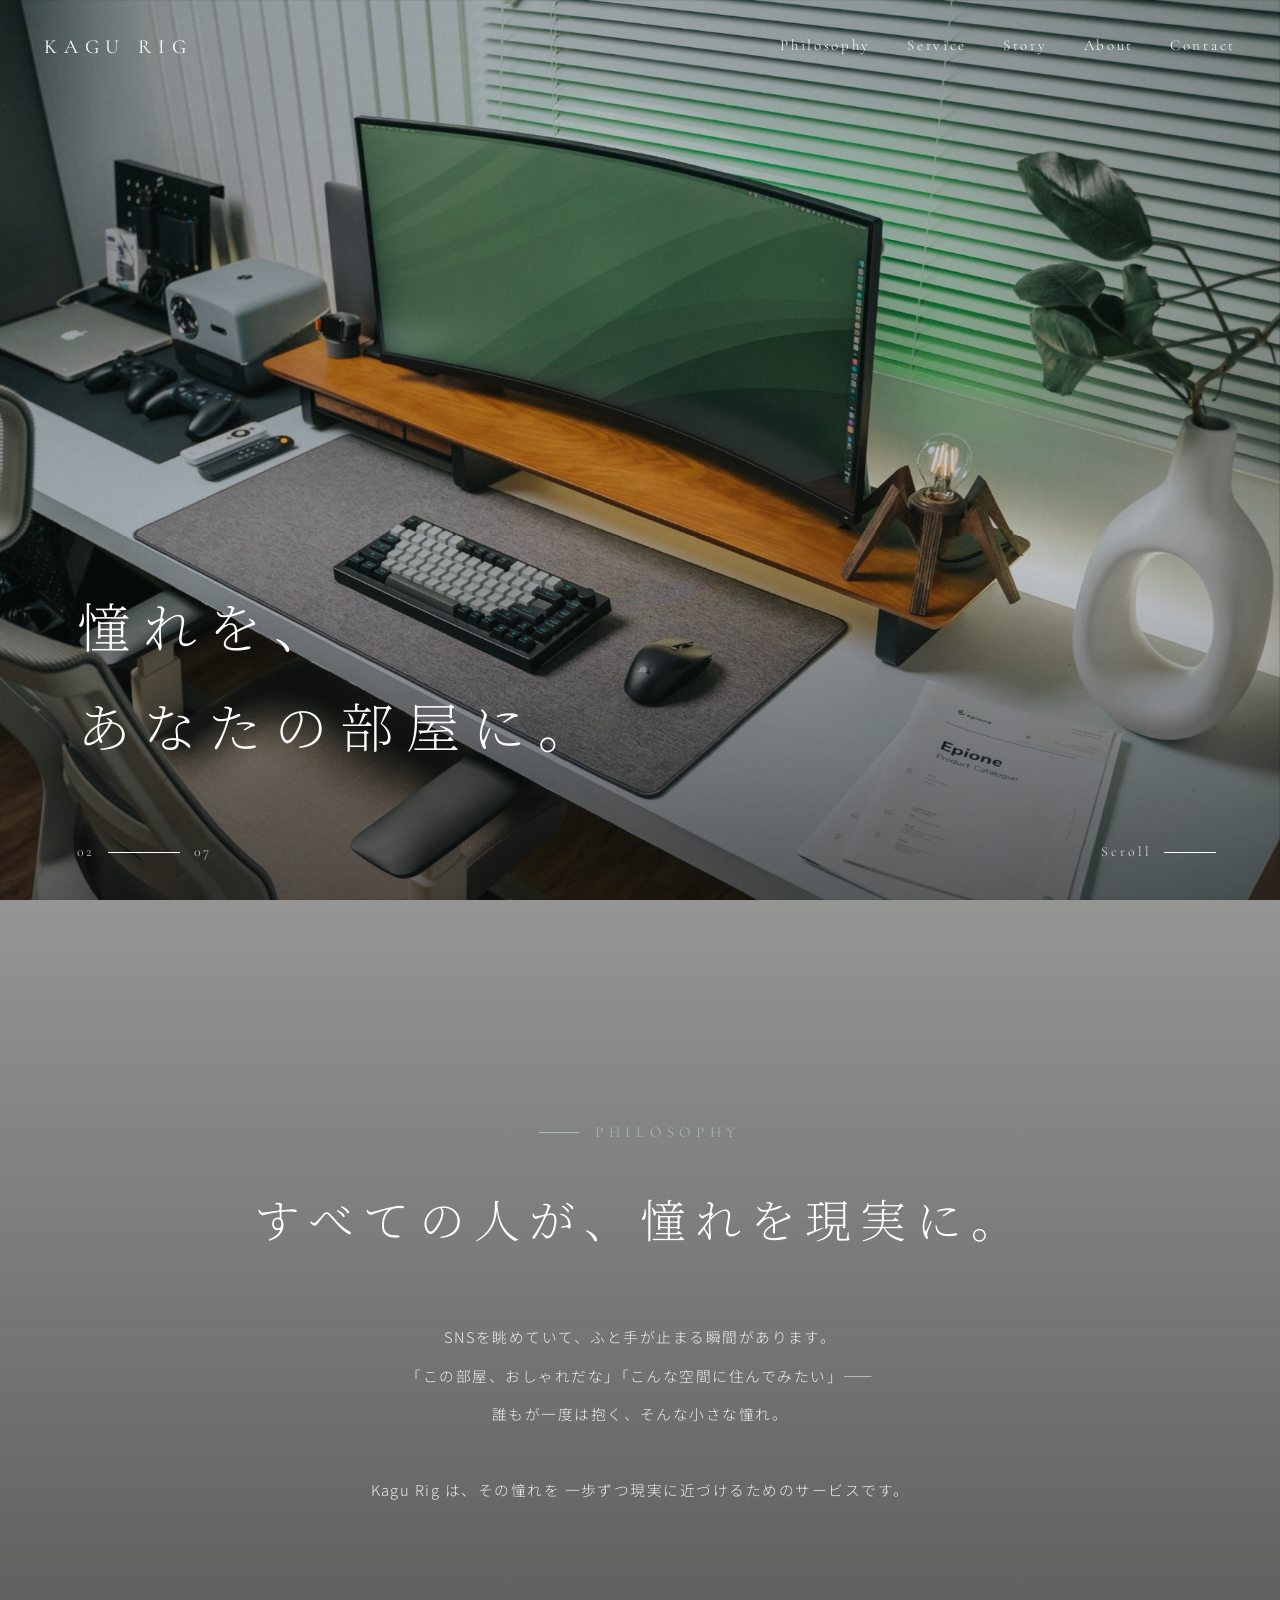
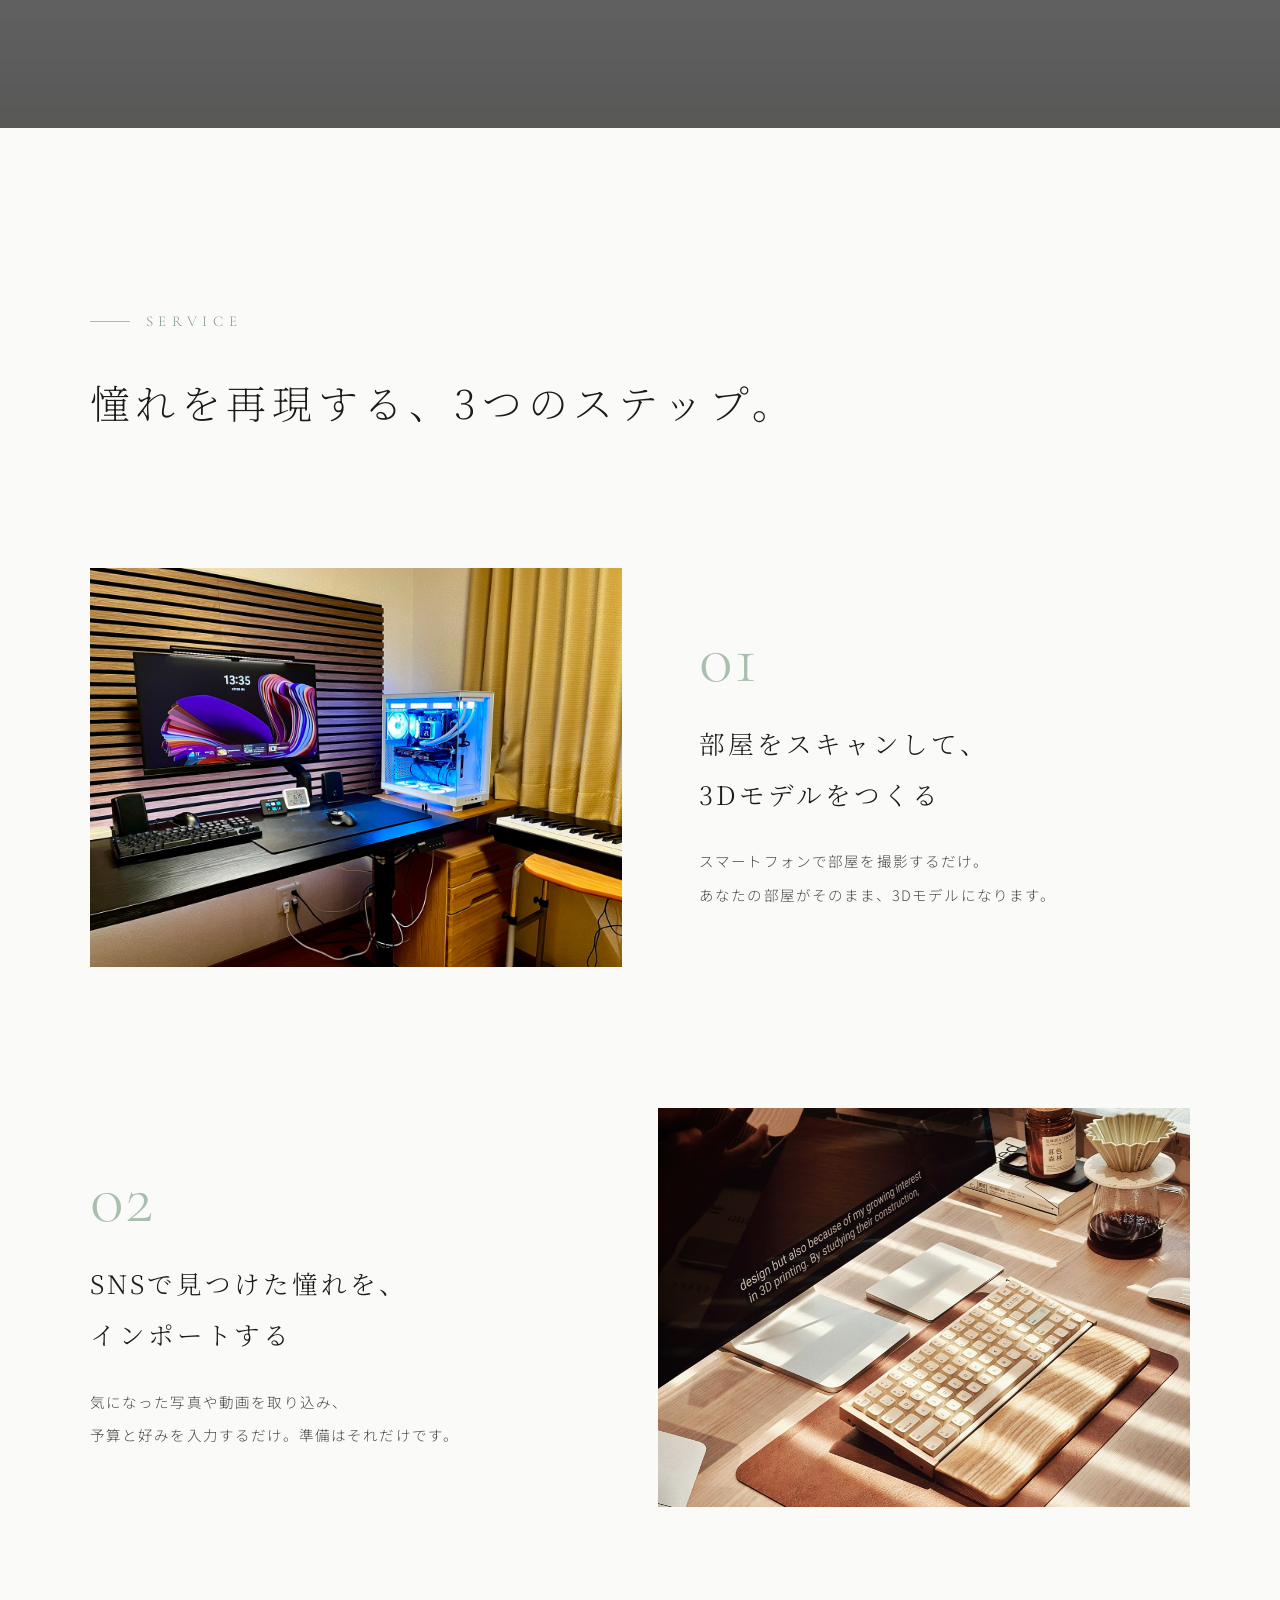
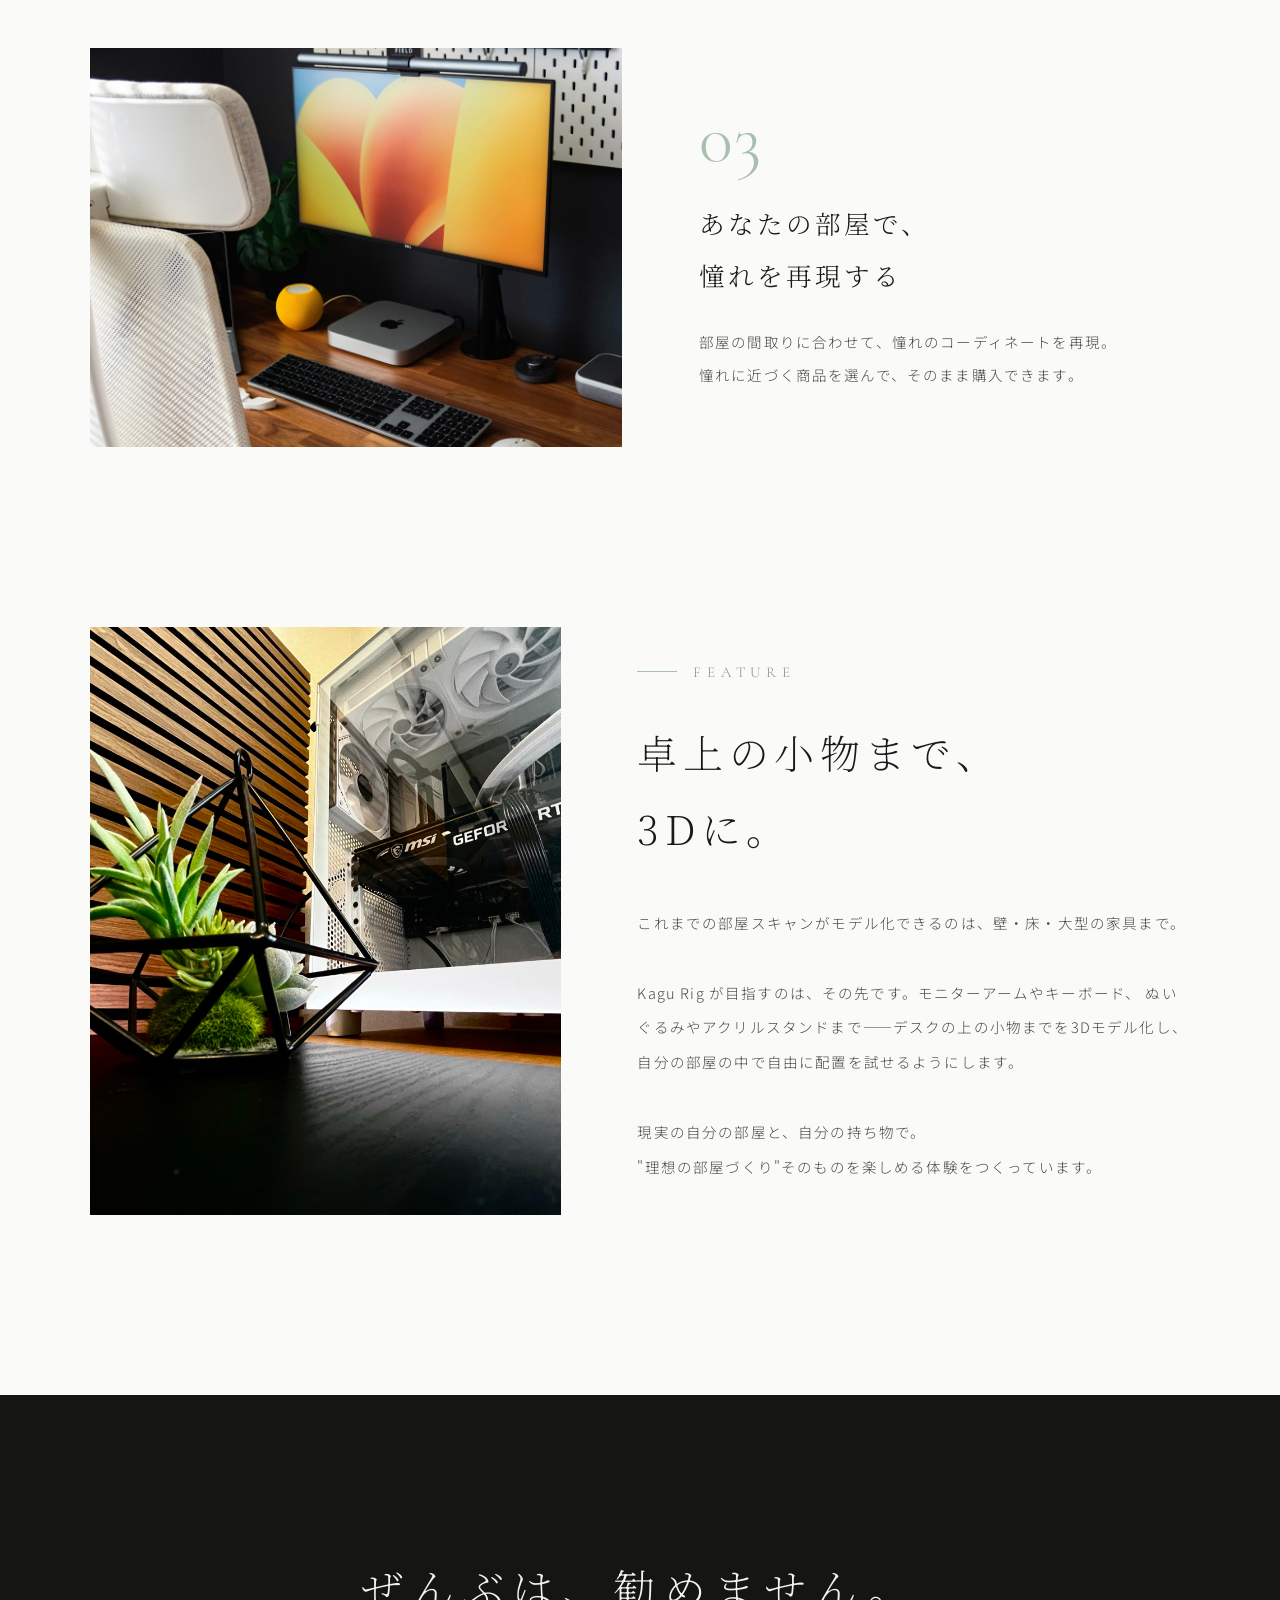
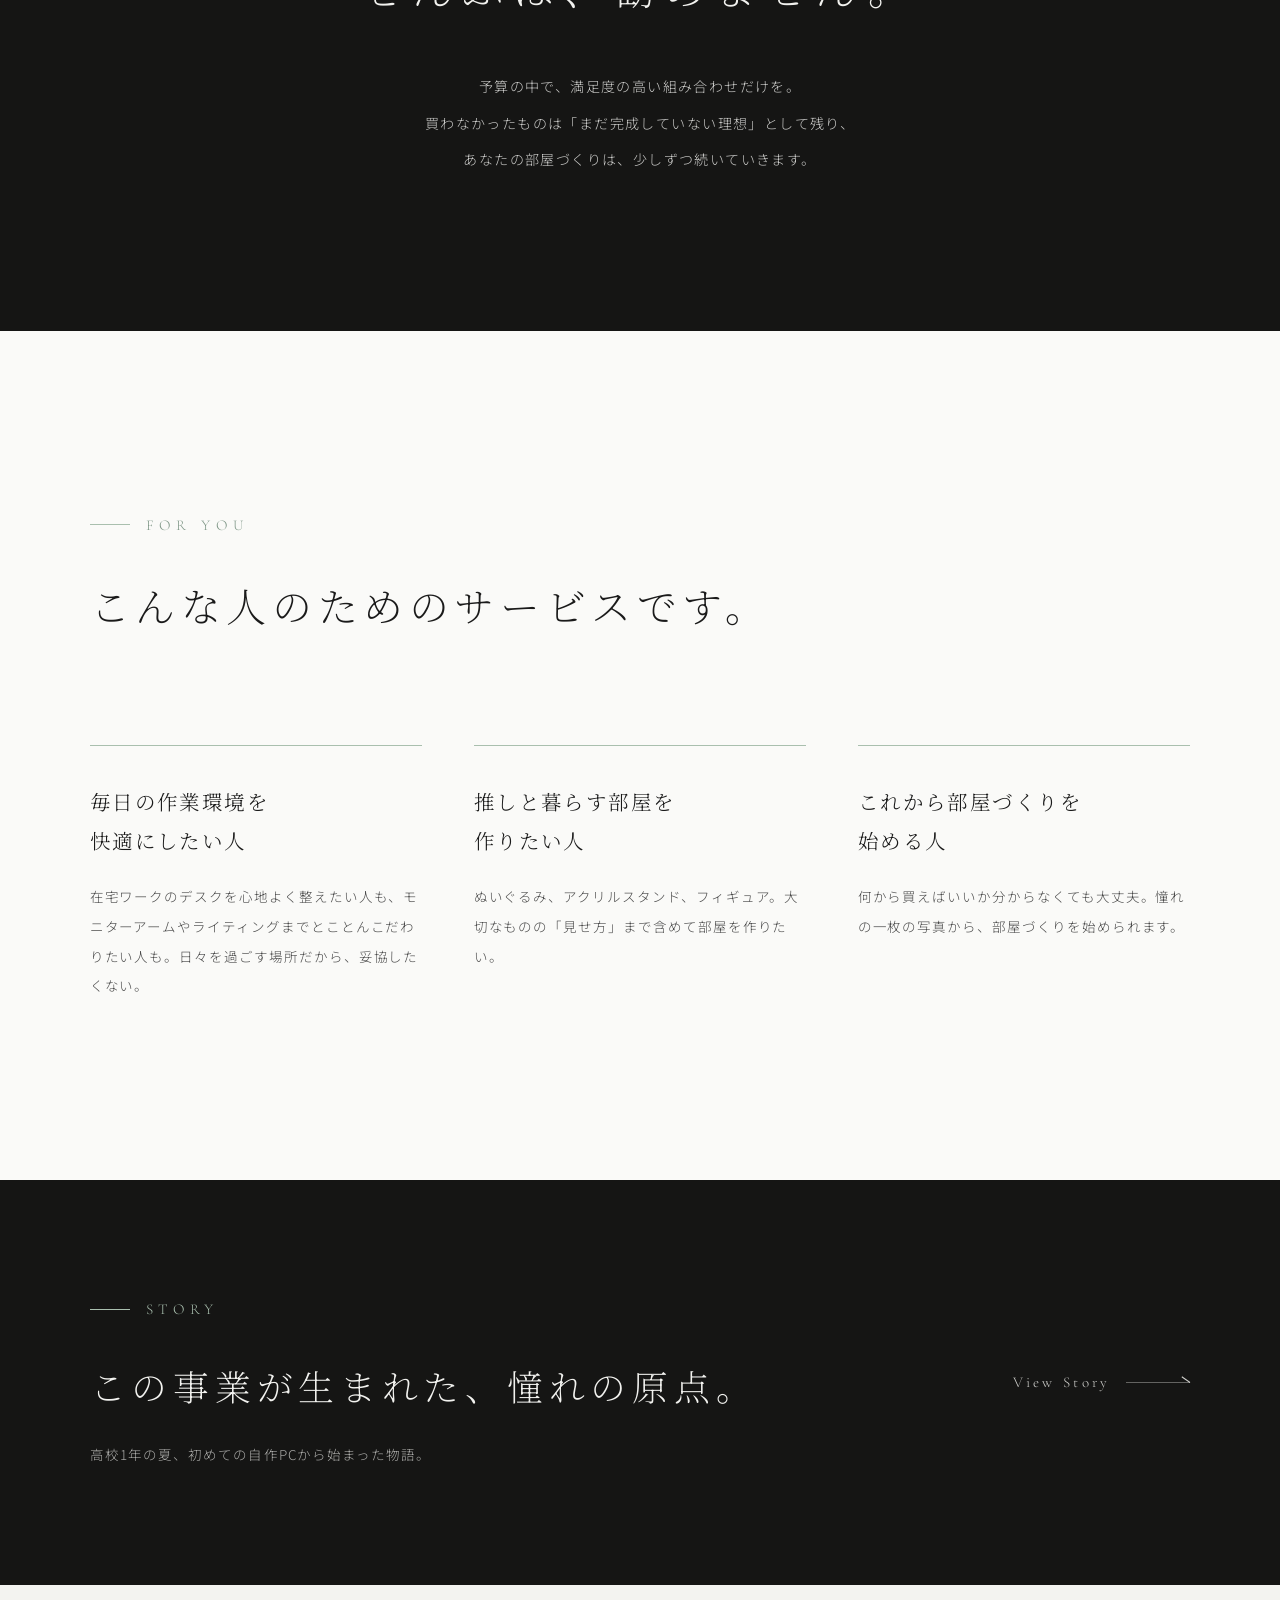
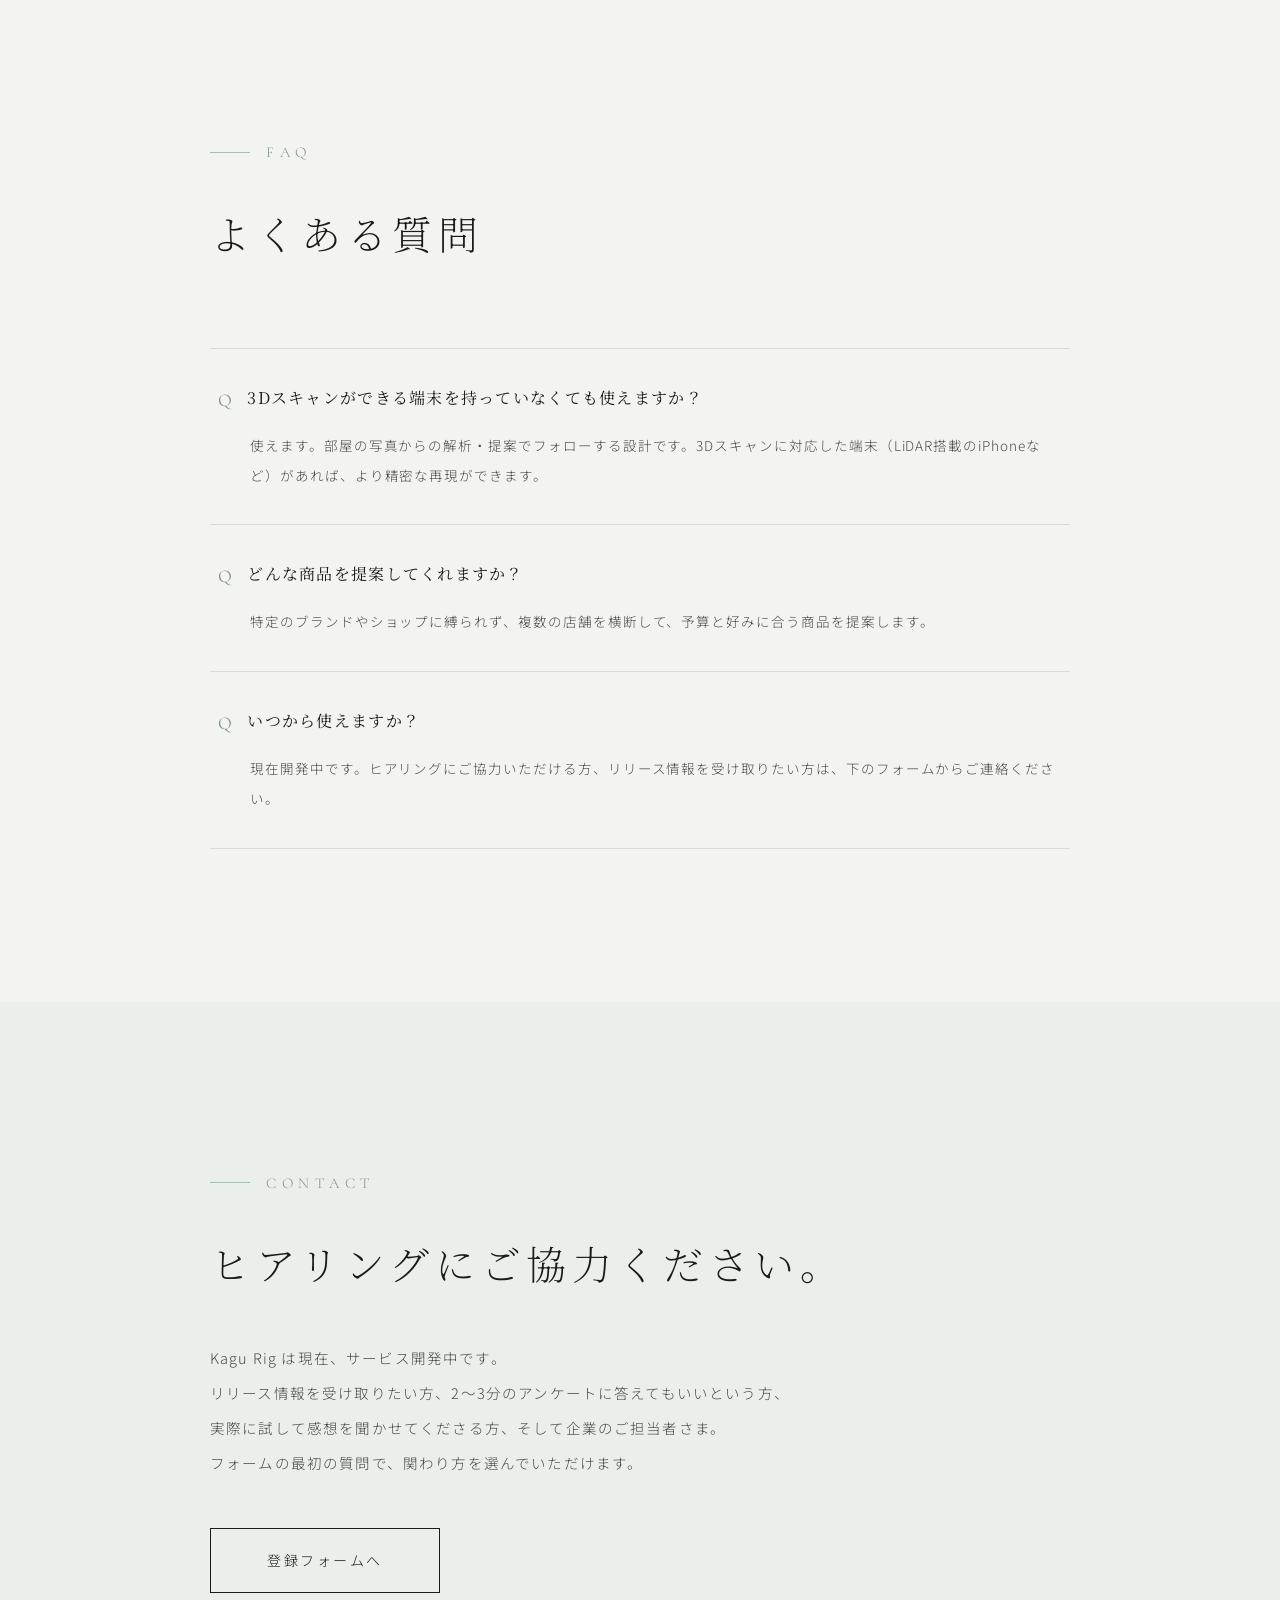
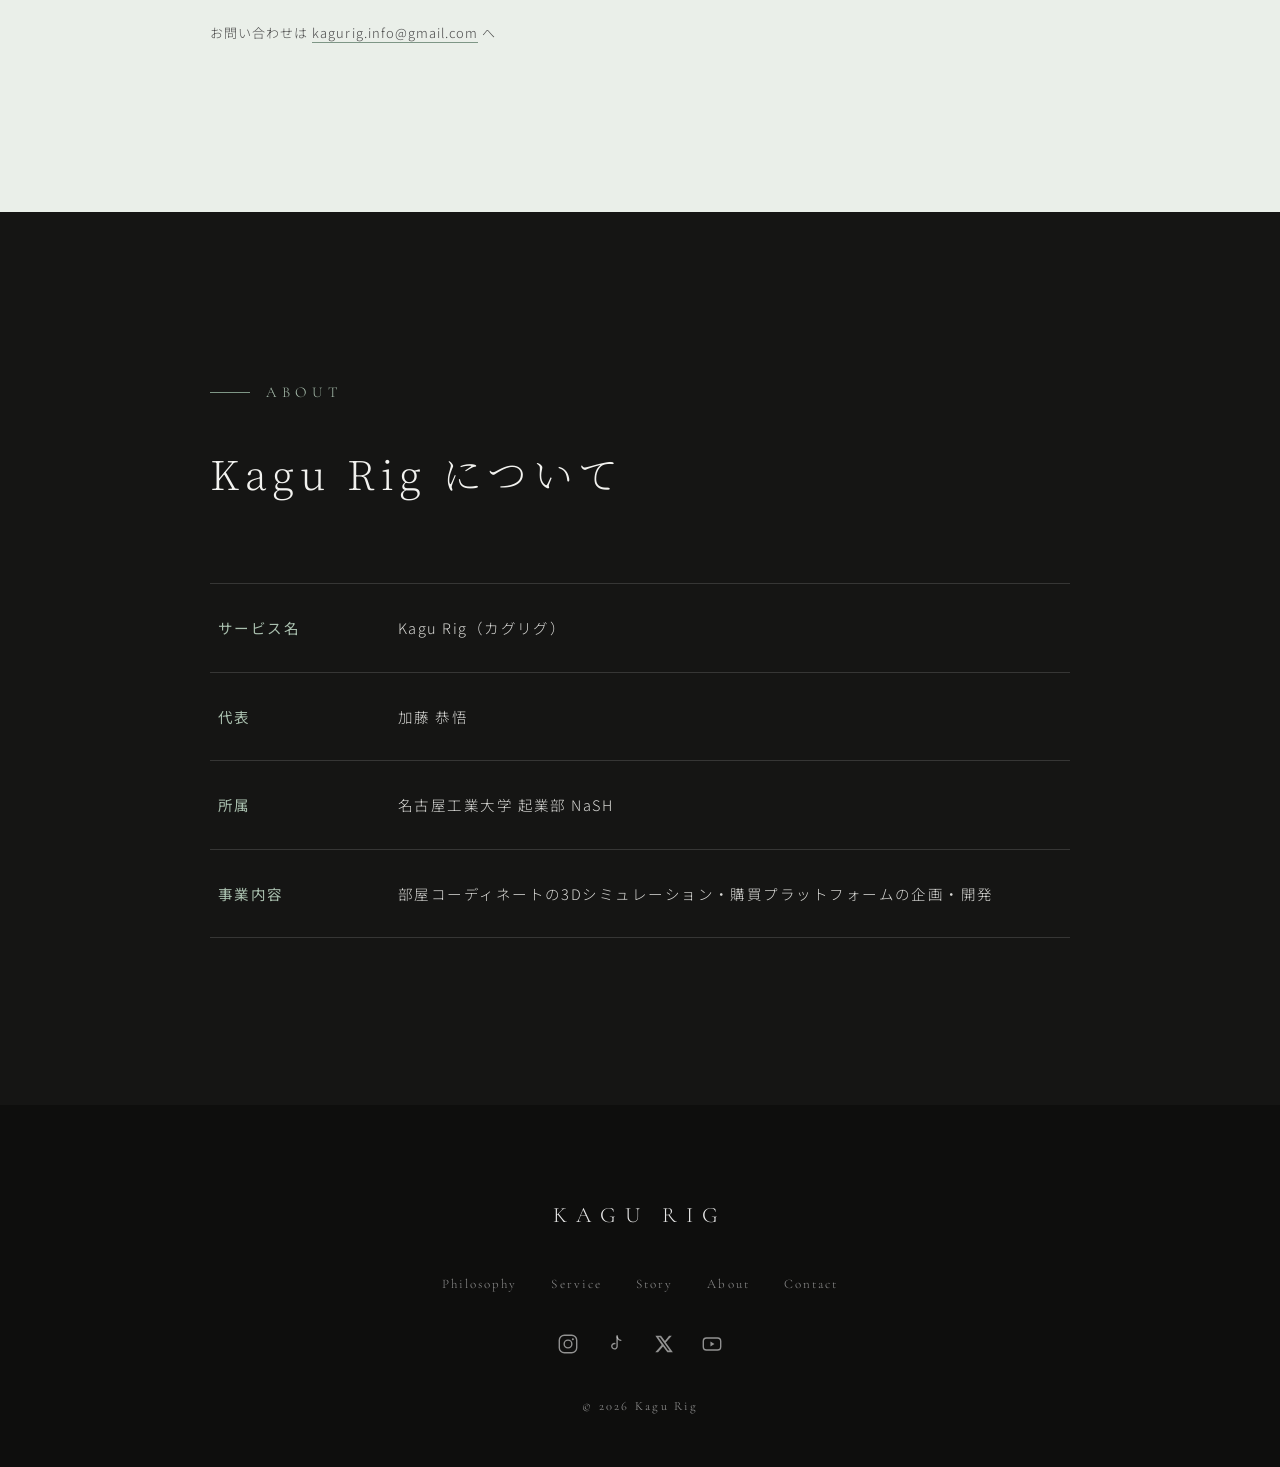
==== index.html @ 9e6c4cc5 "feat: フッターにSNSアイコンリンクを追加（Instagram/TikTok/X/YouTube） index.html・story.html 両方のフッターにインラインSVGアイコンを設置。 " ====
<!DOCTYPE html>
<html lang="ja">
<head>
  <meta charset="UTF-8">
  <meta name="viewport" content="width=device-width, initial-scale=1.0">
  <title>Kagu Rig — 憧れを、あなたの部屋に</title>
  <meta name="description" content="Kagu Rig（カグリグ）— SNSで見つけた憧れの部屋を、あなたの部屋で再現する。部屋コーディネートシミュレーション・購買プラットフォーム。">
  <link rel="preconnect" href="https://fonts.googleapis.com">
  <link rel="preconnect" href="https://fonts.gstatic.com" crossorigin>
  <link href="https://fonts.googleapis.com/css2?family=Cormorant+Garamond:ital,wght@0,300;0,400;1,300&family=Noto+Sans+JP:wght@300;400;500&family=Noto+Serif+JP:wght@200;300;400&display=swap" rel="stylesheet">
  <link rel="stylesheet" href="css/style.css">
</head>
<body>

  <!-- イントロ：ロゴがフェードイン＋ズームアップ -->
  <div class="intro" id="intro" aria-hidden="true">
    <img class="intro__logo" src="assets/img/logo.png" alt="Kagu Rig">
  </div>

  <!-- ヘッダー -->
  <header class="header" id="header">
    <a class="header__brand" href="#top">KAGU RIG</a>
    <nav class="header__nav" aria-label="メインナビゲーション">
      <a href="#philosophy">Philosophy</a>
      <a href="#service">Service</a>
      <a href="story.html">Story</a>
      <a href="#about">About</a>
      <a href="#contact">Contact</a>
    </nav>
  </header>

  <!-- ファーストビュー：全画面フォトスライドショー（fixed） -->
  <div class="hero" id="top" role="img" aria-label="こだわりの部屋の写真">
    <div class="hero__slides" id="slides">
      <div class="hero__slide is-active" style="background-image:url(assets/img/hero-1.jpg)"></div>
      <div class="hero__slide" style="background-image:url(assets/img/hero-2.jpg)"></div>
      <div class="hero__slide" style="background-image:url(assets/img/hero-3.jpg)"></div>
      <div class="hero__slide" style="background-image:url(assets/img/hero-4.jpg)"></div>
      <div class="hero__slide" style="background-image:url(assets/img/hero-5.jpg)"></div>
      <div class="hero__slide" style="background-image:url(assets/img/hero-6.jpg)"></div>
      <div class="hero__slide" style="background-image:url(assets/img/hero-7.jpg)"></div>
    </div>
    <div class="hero__scrim"></div>

    <h1 class="hero__catch">
      <span class="hero__catch-line">憧れを、</span>
      <span class="hero__catch-line">あなたの部屋に。</span>
    </h1>

    <div class="hero__counter">
      <span id="slideCurrent">01</span>
      <span class="hero__counter-bar"><i id="slideBar"></i></span>
      <span id="slideTotal">07</span>
    </div>

    <a class="hero__scroll" href="#philosophy">
      <span>Scroll</span><i></i>
    </a>
  </div>

  <!-- ヒーロー分のスクロール余白 -->
  <div class="hero-spacer" aria-hidden="true"></div>

  <main class="content">

    <!-- 事業理念：写真の上に薄暗いレイヤーで重なる -->
    <section class="philosophy" id="philosophy">
      <div class="philosophy__inner reveal">
        <p class="label label--light">Philosophy</p>
        <h2 class="philosophy__title">すべての人が、<br class="sp">憧れを現実に。</h2>
        <p class="philosophy__text">
          SNSを眺めていて、ふと手が止まる瞬間があります。<br>
          「この部屋、おしゃれだな」「こんな空間に住んでみたい」——<br>
          誰もが一度は抱く、そんな小さな憧れ。<br><br>
          Kagu Rig は、その憧れを<br class="sp">
          一歩ずつ現実に近づけるためのサービスです。
        </p>
      </div>
    </section>

    <!-- サービス：白背景が写真を覆い隠しながら現れる -->
    <section class="service" id="service">
      <div class="service__inner">
        <div class="service__head reveal">
          <p class="label">Service</p>
          <h2 class="section-title">憧れを再現する、<br class="sp">3つのステップ。</h2>
        </div>

        <div class="step reveal">
          <div class="step__media">
            <img src="assets/img/service-1.jpg" alt="部屋の3Dモデルのイメージ" loading="lazy">
          </div>
          <div class="step__body">
            <p class="step__num">01</p>
            <h3 class="step__title">部屋をスキャンして、<br>3Dモデルをつくる</h3>
            <p class="step__text">
              スマートフォンで部屋を撮影するだけ。<br>
              あなたの部屋がそのまま、3Dモデルになります。
            </p>
          </div>
        </div>

        <div class="step step--reverse reveal">
          <div class="step__media">
            <img src="assets/img/service-2.jpg" alt="SNSの憧れの部屋のイメージ" loading="lazy">
          </div>
          <div class="step__body">
            <p class="step__num">02</p>
            <h3 class="step__title">SNSで見つけた憧れを、<br>インポートする</h3>
            <p class="step__text">
              気になった写真や動画を取り込み、<br>
              予算と好みを入力するだけ。準備はそれだけです。
            </p>
          </div>
        </div>

        <div class="step reveal">
          <div class="step__media">
            <img src="assets/img/service-3.jpg" alt="コーディネートを再現したデスク環境" loading="lazy">
          </div>
          <div class="step__body">
            <p class="step__num">03</p>
            <h3 class="step__title">あなたの部屋で、<br>憧れを再現する</h3>
            <p class="step__text">
              部屋の間取りに合わせて、憧れのコーディネートを再現。<br>
              憧れに近づく商品を選んで、そのまま購入できます。
            </p>
          </div>
        </div>
      </div>
    </section>

    <!-- 差別化：小物までモデル化 -->
    <section class="feature" id="feature">
      <div class="feature__inner">
        <div class="feature__media reveal">
          <img src="assets/img/feature-1.jpg" alt="デスクの上の小物（テラリウム）" loading="lazy">
        </div>
        <div class="feature__body reveal">
          <p class="label">Feature</p>
          <h2 class="section-title">卓上の小物まで、<br>3Dに。</h2>
          <p class="feature__text">
            これまでの部屋スキャンがモデル化できるのは、壁・床・大型の家具まで。<br><br>
            Kagu Rig が目指すのは、その先です。モニターアームやキーボード、
            ぬいぐるみやアクリルスタンドまで——デスクの上の小物までを3Dモデル化し、
            自分の部屋の中で自由に配置を試せるようにします。<br><br>
            現実の自分の部屋と、自分の持ち物で。<br>
            "理想の部屋づくり"そのものを楽しめる体験をつくっています。
          </p>
        </div>
      </div>
    </section>

    <!-- 思想：ぜんぶは勧めない -->
    <section class="approach">
      <div class="approach__inner reveal">
        <h2 class="approach__title">ぜんぶは、勧めません。</h2>
        <p class="approach__text">
          予算の中で、満足度の高い組み合わせだけを。<br>
          買わなかったものは「まだ完成していない理想」として残り、<br class="pc">
          あなたの部屋づくりは、少しずつ続いていきます。
        </p>
      </div>
    </section>

    <!-- こんな人へ -->
    <section class="targets">
      <div class="targets__inner">
        <div class="targets__head reveal">
          <p class="label">For You</p>
          <h2 class="section-title">こんな人のための<br class="sp">サービスです。</h2>
        </div>
        <div class="targets__grid">
          <div class="target reveal">
            <h3 class="target__title">毎日の作業環境を<br>快適にしたい人</h3>
            <p class="target__text">在宅ワークのデスクを心地よく整えたい人も、モニターアームやライティングまでとことんこだわりたい人も。日々を過ごす場所だから、妥協したくない。</p>
          </div>
          <div class="target reveal">
            <h3 class="target__title">推しと暮らす部屋を<br>作りたい人</h3>
            <p class="target__text">ぬいぐるみ、アクリルスタンド、フィギュア。大切なものの「見せ方」まで含めて部屋を作りたい。</p>
          </div>
          <div class="target reveal">
            <h3 class="target__title">これから部屋づくりを<br>始める人</h3>
            <p class="target__text">何から買えばいいか分からなくても大丈夫。憧れの一枚の写真から、部屋づくりを始められます。</p>
          </div>
        </div>
      </div>
    </section>

    <!-- Storyへの導線 -->
    <section class="story-link">
      <a class="story-link__inner reveal" href="story.html">
        <div>
          <p class="label">Story</p>
          <h2 class="story-link__title">この事業が生まれた、<br class="sp">憧れの原点。</h2>
          <p class="story-link__text">高校1年の夏、初めての自作PCから始まった物語。</p>
        </div>
        <span class="story-link__arrow"><span>View Story</span><i></i></span>
      </a>
    </section>

    <!-- FAQ -->
    <section class="faq">
      <div class="faq__inner">
        <div class="faq__head reveal">
          <p class="label">FAQ</p>
          <h2 class="section-title">よくある質問</h2>
        </div>
        <dl class="faq__list">
          <div class="faq__item reveal">
            <dt>3Dスキャンができる端末を持っていなくても使えますか？</dt>
            <dd>使えます。部屋の写真からの解析・提案でフォローする設計です。3Dスキャンに対応した端末（LiDAR搭載のiPhoneなど）があれば、より精密な再現ができます。</dd>
          </div>
          <div class="faq__item reveal">
            <dt>どんな商品を提案してくれますか？</dt>
            <dd>特定のブランドやショップに縛られず、複数の店舗を横断して、予算と好みに合う商品を提案します。</dd>
          </div>
          <div class="faq__item reveal">
            <dt>いつから使えますか？</dt>
            <dd>現在開発中です。ヒアリングにご協力いただける方、リリース情報を受け取りたい方は、下のフォームからご連絡ください。</dd>
          </div>
        </dl>
      </div>
    </section>

    <!-- Contact -->
    <section class="contact" id="contact">
      <div class="contact__inner reveal">
        <p class="label">Contact</p>
        <h2 class="section-title">ヒアリングに<br class="sp">ご協力ください。</h2>
        <p class="contact__text">
          Kagu Rig は現在、サービス開発中です。<br>
          リリース情報を受け取りたい方、2〜3分のアンケートに答えてもいいという方、<br class="pc">
          実際に試して感想を聞かせてくださる方、そして企業のご担当者さま。<br>
          フォームの最初の質問で、関わり方を選んでいただけます。
        </p>
        <a class="contact__btn"
           href="https://docs.google.com/forms/d/e/1FAIpQLSc9IWkVr02hJZkCvQF6LxWnohVQcDZWCTeE8ayDmt9zQqDSzg/viewform"
           target="_blank" rel="noopener">登録フォームへ</a>

        <p class="contact__email">
          お問い合わせは <a href="mailto:kagurig.info@gmail.com">kagurig.info@gmail.com</a> へ
        </p>
      </div>
    </section>

    <!-- 会社概要 -->
    <section class="about" id="about">
      <div class="about__inner reveal">
        <p class="label label--sage">About</p>
        <h2 class="section-title section-title--light">Kagu Rig について</h2>
        <dl class="about__table">
          <div><dt>サービス名</dt><dd>Kagu Rig（カグリグ）</dd></div>
          <div><dt>代表</dt><dd>加藤 恭悟</dd></div>
          <div><dt>所属</dt><dd>名古屋工業大学 起業部 NaSH</dd></div>
          <div><dt>事業内容</dt><dd>部屋コーディネートの3Dシミュレーション・<br class="sp">購買プラットフォームの企画・開発</dd></div>
        </dl>
      </div>
    </section>

    <footer class="footer">
      <p class="footer__brand">KAGU RIG</p>
      <nav class="footer__nav" aria-label="フッターナビゲーション">
        <a href="#philosophy">Philosophy</a>
        <a href="#service">Service</a>
        <a href="story.html">Story</a>
        <a href="#about">About</a>
        <a href="#contact">Contact</a>
      </nav>

      <div class="footer__social" aria-label="SNS">
        <a href="https://www.instagram.com/kagurig_official" target="_blank" rel="noopener" aria-label="Instagram">
          <svg viewBox="0 0 24 24" fill="none" aria-hidden="true">
            <rect x="2.5" y="2.5" width="19" height="19" rx="5.5" stroke="currentColor" stroke-width="1.5"/>
            <circle cx="12" cy="12" r="4.2" stroke="currentColor" stroke-width="1.5"/>
            <circle cx="17.3" cy="6.7" r="1.1" fill="currentColor"/>
          </svg>
        </a>
        <a href="https://www.tiktok.com/@kagurig_official" target="_blank" rel="noopener" aria-label="TikTok">
          <svg viewBox="0 0 24 24" fill="none" aria-hidden="true">
            <path d="M13.2 3v11.4a2.9 2.9 0 1 1-2.4-2.85" stroke="currentColor" stroke-width="1.5" stroke-linecap="round" stroke-linejoin="round"/>
            <path d="M13.2 4.2c.5 2 2 3.5 4 3.8" stroke="currentColor" stroke-width="1.5" stroke-linecap="round" stroke-linejoin="round"/>
          </svg>
        </a>
        <a href="https://x.com/kagurig_jp" target="_blank" rel="noopener" aria-label="X">
          <svg viewBox="0 0 24 24" aria-hidden="true">
            <path d="M17.5 3h3l-6.55 7.48L21.7 21h-6.03l-4.72-6.17L5.5 21H2.5l7.01-8L2.6 3h6.18l4.27 5.64L17.5 3zm-1.06 16.2h1.67L7.64 4.71H5.85l10.59 14.49z" fill="currentColor"/>
          </svg>
        </a>
        <a href="https://www.youtube.com/channel/UCN_e0AIAWTn8LvCr0C4FG2Q" target="_blank" rel="noopener" aria-label="YouTube">
          <svg viewBox="0 0 24 24" fill="none" aria-hidden="true">
            <rect x="2.5" y="5.5" width="19" height="13" rx="3.5" stroke="currentColor" stroke-width="1.5"/>
            <path d="M10.3 9.2l4.4 2.8-4.4 2.8V9.2z" fill="currentColor"/>
          </svg>
        </a>
      </div>

      <p class="footer__copy">&copy; 2026 Kagu Rig</p>
    </footer>

  </main>

  <script src="js/main.js"></script>
</body>
</html>
---- css/style.css ----
/* ============================================
   Kagu Rig — Landing Page
   モノトーン × ミニマル × 淡い緑のアクセント
   ============================================ */

:root {
  --ink: #1a1a1a;
  --ink-soft: #4a4a4a;
  --gray: #9a9a9a;
  --paper: #fafaf8;
  --sage: #a9bfae;
  --sage-deep: #7e9686;
  --serif: "Noto Serif JP", serif;
  --sans: "Noto Sans JP", sans-serif;
  --en: "Cormorant Garamond", serif;
  --ease: cubic-bezier(.22, 1, .36, 1);
}

* { margin: 0; padding: 0; box-sizing: border-box; }

html { scroll-behavior: smooth; }

body {
  font-family: var(--sans);
  font-weight: 300;
  color: var(--ink);
  background: var(--paper);
  -webkit-font-smoothing: antialiased;
  line-height: 1.9;
  letter-spacing: .06em;
  overflow-x: hidden;
}

img { max-width: 100%; display: block; }
a { color: inherit; text-decoration: none; }

.sp { display: none; }

/* ---------- イントロ ---------- */

.intro {
  position: fixed;
  inset: 0;
  z-index: 100;
  background: #fdfdfc;
  display: flex;
  align-items: center;
  justify-content: center;
  transition: opacity 1s var(--ease);
}
.intro.is-leaving { opacity: 0; }
.intro.is-done { display: none; }

.intro__logo {
  width: min(320px, 60vw);
  opacity: 0;
  transform: scale(.86);
  animation: introLogo 2.2s var(--ease) .3s forwards;
}
@keyframes introLogo {
  to { opacity: 1; transform: scale(1); }
}

/* ---------- ヘッダー ---------- */

.header {
  position: fixed;
  top: 0;
  left: 0;
  right: 0;
  z-index: 50;
  display: flex;
  align-items: center;
  justify-content: space-between;
  padding: 28px 44px;
  color: #fff;
  opacity: 0;
  transition: color .5s, background .5s, padding .5s, opacity 1.2s;
}
body.is-ready .header { opacity: 1; }

.header__brand {
  font-family: var(--en);
  font-size: 20px;
  letter-spacing: .34em;
  font-weight: 400;
}

.header__nav { display: flex; gap: 36px; }
.header__nav a {
  font-family: var(--en);
  font-size: 15px;
  letter-spacing: .18em;
  position: relative;
  padding-bottom: 4px;
}
.header__nav a::after {
  content: "";
  position: absolute;
  left: 0; bottom: 0;
  width: 100%; height: 1px;
  background: currentColor;
  transform: scaleX(0);
  transform-origin: right;
  transition: transform .45s var(--ease);
}
.header__nav a:hover::after {
  transform: scaleX(1);
  transform-origin: left;
}

.header.is-solid {
  color: var(--ink);
  background: rgba(250, 250, 248, .88);
  backdrop-filter: blur(10px);
  padding: 18px 44px;
}

/* ---------- ヒーロー ---------- */

.hero {
  position: fixed;
  inset: 0;
  z-index: 0;
  overflow: hidden;
  background: #0e0e0e;
}

.hero__slides, .hero__slide { position: absolute; inset: 0; }

.hero__slide {
  background-size: cover;
  background-position: center;
  opacity: 0;
  transition: opacity 1.4s ease-in-out;
  will-change: opacity, transform;
  /* ズームは表示/非表示に関わらず常時ゆっくり継続させる。
     opacity切り替え(is-active)と連動させると、非表示化した瞬間に
     transformだけ即座にリセットされ「カクつく」ため、あえて分離している。 */
  animation: kenburns 20s ease-in-out infinite alternate;
}
.hero__slide.is-active { opacity: 1; }
@keyframes kenburns {
  from { transform: scale(1) translateX(0); }
  to   { transform: scale(1.09) translateX(-1.4%); }
}

.hero__scrim {
  position: absolute;
  inset: 0;
  background: linear-gradient(to top, rgba(8, 8, 8, .52) 0%, rgba(8, 8, 8, .12) 40%, rgba(8, 8, 8, .18) 100%);
}

.hero__catch {
  position: absolute;
  left: clamp(24px, 6vw, 96px);
  bottom: clamp(72px, 14vh, 140px);
  color: #fff;
  font-family: var(--serif);
  font-weight: 200;
  font-size: clamp(30px, 4.2vw, 54px);
  letter-spacing: .22em;
  line-height: 1.85;
}
.hero__catch-line {
  display: block;
  opacity: 0;
  transform: translateY(26px);
  transition: opacity 1.4s var(--ease), transform 1.4s var(--ease);
}
body.is-ready .hero__catch-line { opacity: 1; transform: none; }
body.is-ready .hero__catch-line:nth-child(2) { transition-delay: .35s; }

/* スクロールで理念セクションが下から重なってくる向きに合わせる：
   一度でもスクロールしたら、以降は下の行(2行目)を先に・上の行(1行目)を後に
   フェード/表示させる（初回ロード時の上→下カスケードとは向きを逆転） */
body.was-scrolled .hero__catch-line:nth-child(1) { transition-delay: .3s; }
body.was-scrolled .hero__catch-line:nth-child(2) { transition-delay: 0s; }

/* スライドカウンター */
.hero__counter {
  position: absolute;
  left: clamp(24px, 6vw, 96px);
  bottom: 34px;
  display: flex;
  align-items: center;
  gap: 14px;
  color: rgba(255, 255, 255, .85);
  font-family: var(--en);
  font-size: 14px;
  letter-spacing: .14em;
  opacity: 0;
  transition: opacity 1.2s 1s;
}
body.is-ready .hero__counter { opacity: 1; }

.hero__counter-bar {
  width: 72px;
  height: 1px;
  background: rgba(255, 255, 255, .3);
  position: relative;
  overflow: hidden;
}
.hero__counter-bar i {
  position: absolute;
  inset: 0;
  background: #fff;
  transform: scaleX(0);
  transform-origin: left;
}
.hero__counter-bar i.is-run {
  animation: barRun 3.2s linear forwards;
}
@keyframes barRun { to { transform: scaleX(1); } }

/* Scrollインジケーター */
.hero__scroll {
  position: absolute;
  right: clamp(24px, 5vw, 72px);
  bottom: 34px;
  color: rgba(255, 255, 255, .85);
  font-family: var(--en);
  font-size: 14px;
  letter-spacing: .22em;
  display: flex;
  align-items: center;
  gap: 12px;
  opacity: 0;
  transition: opacity 1.2s 1.2s;
}
body.is-ready .hero__scroll { opacity: 1; }

.hero__scroll i {
  width: 52px;
  height: 1px;
  background: rgba(255, 255, 255, .4);
  position: relative;
  overflow: hidden;
}
.hero__scroll i::after {
  content: "";
  position: absolute;
  inset: 0;
  background: #fff;
  animation: scrollLine 2.2s var(--ease) infinite;
}
@keyframes scrollLine {
  0%   { transform: translateX(-100%); }
  55%  { transform: translateX(0); }
  100% { transform: translateX(102%); }
}

/* ヒーローを通過したら文字・UIをフェードアウト（理念テキストとの重なり防止） */
.hero.is-passed .hero__catch-line,
.hero.is-passed .hero__counter,
.hero.is-passed .hero__scroll {
  opacity: 0 !important;
  transition-duration: .7s;
  transition-timing-function: ease;
}

.hero-spacer { height: 100svh; }

/* ---------- コンテンツ共通 ---------- */

.content { position: relative; z-index: 1; }

.label {
  font-family: var(--en);
  font-size: 15px;
  letter-spacing: .38em;
  text-transform: uppercase;
  color: var(--sage-deep);
  margin-bottom: 28px;
  display: flex;
  align-items: center;
  gap: 16px;
}
.label::before {
  content: "";
  width: 40px;
  height: 1px;
  background: var(--sage);
}
.label--light { color: var(--sage); justify-content: center; }
.label--light::before { background: var(--sage); }
.label--sage { color: var(--sage); }
.label--sage::before { background: var(--sage-deep); }

.section-title {
  font-family: var(--serif);
  font-weight: 200;
  font-size: clamp(26px, 3.2vw, 40px);
  letter-spacing: .14em;
  line-height: 1.9;
}
.section-title--light { color: #f2f2ef; }

/* スクロール出現 */
.reveal {
  opacity: 0;
  transform: translateY(32px);
  transition: opacity 1.2s var(--ease), transform 1.2s var(--ease);
}
.reveal.is-on { opacity: 1; transform: none; }

/* ---------- Philosophy ---------- */

.philosophy {
  min-height: 92svh;
  display: flex;
  align-items: center;
  justify-content: center;
  text-align: center;
  color: #fff;
  background: linear-gradient(to bottom, rgba(10, 10, 10, .42), rgba(10, 10, 10, .68));
  padding: 140px 24px;
}

.philosophy__title {
  font-family: var(--serif);
  font-weight: 200;
  font-size: clamp(28px, 3.6vw, 46px);
  letter-spacing: .2em;
  margin-bottom: 56px;
}

.philosophy__text {
  font-size: clamp(14px, 1.15vw, 16px);
  font-weight: 300;
  letter-spacing: .1em;
  line-height: 2.6;
  color: rgba(255, 255, 255, .88);
}

/* ---------- Service ---------- */

.service {
  background: var(--paper);
  padding: clamp(120px, 14vw, 200px) clamp(24px, 7vw, 120px);
}

.service__inner { max-width: 1160px; margin: 0 auto; }

.service__head { margin-bottom: clamp(90px, 10vw, 150px); }

.step {
  display: flex;
  align-items: center;
  gap: clamp(40px, 6vw, 100px);
  margin-bottom: clamp(100px, 11vw, 170px);
}
.step:last-child { margin-bottom: 0; }
.step--reverse { flex-direction: row-reverse; }

.step__media {
  flex: 1 1 52%;
  overflow: hidden;
}
.step__media img {
  aspect-ratio: 4 / 3;
  object-fit: cover;
  width: 100%;
  filter: grayscale(1);
  transform: scale(1.02);
  transition: filter 1.2s var(--ease), transform 1.6s var(--ease);
}
.step:hover .step__media img,
.step.is-on .step__media img { filter: grayscale(0); }
.step:hover .step__media img { transform: scale(1.06); }

.step__body { flex: 1 1 48%; }

.step__num {
  font-family: var(--en);
  font-weight: 300;
  font-size: clamp(52px, 5.5vw, 76px);
  color: var(--sage);
  line-height: 1;
  margin-bottom: 24px;
}

.step__title {
  font-family: var(--serif);
  font-weight: 300;
  font-size: clamp(21px, 2vw, 27px);
  letter-spacing: .12em;
  line-height: 2;
  margin-bottom: 24px;
}

.step__text {
  font-size: 14.5px;
  color: var(--ink-soft);
  letter-spacing: .08em;
  line-height: 2.3;
}

/* ---------- Feature（小物モデル化） ---------- */

.feature {
  background: var(--paper);
  padding: 0 clamp(24px, 7vw, 120px) clamp(120px, 14vw, 200px);
}

.feature__inner {
  max-width: 1160px;
  margin: 0 auto;
  display: flex;
  align-items: center;
  gap: clamp(40px, 6vw, 100px);
}

.feature__media {
  flex: 1 1 46%;
  overflow: hidden;
}
.feature__media img {
  aspect-ratio: 4 / 5;
  object-fit: cover;
  width: 100%;
}

.feature__body { flex: 1 1 54%; }

.feature__text {
  margin-top: 40px;
  font-size: 14.5px;
  color: var(--ink-soft);
  letter-spacing: .08em;
  line-height: 2.4;
}

/* ---------- Approach（ぜんぶは勧めない） ---------- */

.approach {
  background: #151514;
  color: #f2f2ef;
  text-align: center;
  padding: clamp(110px, 12vw, 170px) 24px;
}

.approach__title {
  font-family: var(--serif);
  font-weight: 200;
  font-size: clamp(26px, 3.4vw, 42px);
  letter-spacing: .2em;
  margin-bottom: 40px;
}

.approach__text {
  font-size: clamp(13.5px, 1.1vw, 15px);
  letter-spacing: .1em;
  line-height: 2.6;
  color: rgba(242, 242, 239, .82);
}

/* ---------- Targets（こんな人へ） ---------- */

.targets {
  background: var(--paper);
  padding: clamp(120px, 14vw, 190px) clamp(24px, 7vw, 120px);
}

.targets__inner { max-width: 1160px; margin: 0 auto; }

.targets__head { margin-bottom: clamp(70px, 8vw, 110px); }

.targets__grid {
  display: grid;
  grid-template-columns: repeat(3, 1fr);
  gap: clamp(32px, 4vw, 64px);
}

.target {
  border-top: 1px solid var(--sage);
  padding-top: 36px;
}

.target__title {
  font-family: var(--serif);
  font-weight: 300;
  font-size: clamp(18px, 1.6vw, 22px);
  letter-spacing: .12em;
  line-height: 1.9;
  margin-bottom: 22px;
}

.target__text {
  font-size: 13.5px;
  color: var(--ink-soft);
  letter-spacing: .07em;
  line-height: 2.2;
}

/* ---------- Storyへの導線 ---------- */

.story-link {
  background: #151514;
  padding: clamp(80px, 9vw, 130px) clamp(24px, 7vw, 120px);
}

.story-link__inner {
  max-width: 1160px;
  margin: 0 auto;
  display: flex;
  align-items: center;
  justify-content: space-between;
  gap: clamp(32px, 5vw, 80px);
  color: #f2f2ef;
}

.story-link .label { color: var(--sage); }
.story-link .label::before { background: var(--sage); }

.story-link__title {
  font-family: var(--serif);
  font-weight: 200;
  font-size: clamp(24px, 2.8vw, 36px);
  letter-spacing: .16em;
  line-height: 1.9;
  margin-bottom: 20px;
}

.story-link__text {
  font-size: 13.5px;
  color: rgba(242, 242, 239, .68);
  letter-spacing: .08em;
  line-height: 2.2;
}

.story-link__arrow {
  display: flex;
  align-items: center;
  gap: 16px;
  flex: none;
  font-family: var(--en);
  font-size: 15px;
  letter-spacing: .22em;
  color: rgba(242, 242, 239, .85);
}
.story-link__arrow i {
  position: relative;
  width: 64px;
  height: 1px;
  background: rgba(242, 242, 239, .35);
  transition: width .6s var(--ease);
}
.story-link__arrow i::after {
  content: "";
  position: absolute;
  right: 0;
  bottom: 0;
  width: 10px;
  height: 1px;
  background: currentColor;
  transform: rotate(35deg);
  transform-origin: right center;
}
.story-link__inner:hover .story-link__arrow i {
  width: 104px;
  background: rgba(242, 242, 239, .8);
}

/* ---------- FAQ ---------- */

.faq {
  background: #f3f3f0;
  padding: clamp(110px, 12vw, 170px) clamp(24px, 7vw, 120px);
}

.faq__inner { max-width: 860px; margin: 0 auto; }

.faq__head { margin-bottom: clamp(56px, 6vw, 80px); }

.faq__list { border-top: 1px solid rgba(26, 26, 26, .12); }

.faq__item {
  border-bottom: 1px solid rgba(26, 26, 26, .12);
  padding: 34px 8px;
}
.faq__item dt {
  font-family: var(--serif);
  font-weight: 400;
  font-size: 16px;
  letter-spacing: .08em;
  line-height: 1.9;
  margin-bottom: 14px;
  display: flex;
  gap: 14px;
}
.faq__item dt::before {
  content: "Q";
  font-family: var(--en);
  color: var(--sage-deep);
  font-size: 18px;
}
.faq__item dd {
  font-size: 13.5px;
  color: var(--ink-soft);
  letter-spacing: .07em;
  line-height: 2.2;
  padding-left: 32px;
}

/* ---------- Contact ---------- */

.contact {
  background: #eaefe9;
  text-align: left;
  padding: clamp(120px, 13vw, 180px) clamp(24px, 7vw, 120px);
}

.contact__inner { max-width: 860px; margin: 0 auto; }

.contact__text {
  margin-top: 40px;
  font-size: 14.5px;
  color: var(--ink-soft);
  letter-spacing: .08em;
  line-height: 2.4;
}

.contact__btn {
  display: inline-block;
  margin-top: 48px;
  padding: 18px 56px;
  border: 1px solid var(--ink);
  font-family: var(--sans);
  font-size: 14px;
  letter-spacing: .18em;
  transition: background .5s var(--ease), color .5s var(--ease);
}
.contact__btn:hover {
  background: var(--ink);
  color: var(--paper);
}

.contact__email {
  margin-top: 28px;
  font-size: 13px;
  color: var(--ink-soft);
  letter-spacing: .08em;
}
.contact__email a {
  border-bottom: 1px solid var(--sage-deep);
  transition: color .3s;
}
.contact__email a:hover {
  color: var(--sage-deep);
}

/* ---------- Storyページ ---------- */

.page-header {
  background: var(--paper);
  padding: clamp(150px, 18vw, 240px) clamp(24px, 7vw, 120px) clamp(70px, 8vw, 110px);
}
.page-header__inner { max-width: 860px; margin: 0 auto; }

.page-title {
  font-family: var(--serif);
  font-weight: 200;
  font-size: clamp(30px, 4vw, 50px);
  letter-spacing: .18em;
  line-height: 1.8;
}

.story {
  background: var(--paper);
  padding: 0 clamp(24px, 7vw, 120px) clamp(120px, 14vw, 190px);
}
.story__inner { max-width: 860px; margin: 0 auto; }

.story__block { margin-bottom: clamp(80px, 9vw, 120px); }
.story__block:last-child { margin-bottom: 0; }

.story__heading {
  font-family: var(--serif);
  font-weight: 300;
  font-size: clamp(20px, 2vw, 26px);
  letter-spacing: .14em;
  line-height: 1.9;
  margin-bottom: 30px;
  display: flex;
  align-items: center;
  gap: 18px;
}
.story__heading::before {
  content: "";
  width: 34px;
  height: 1px;
  background: var(--sage);
  flex: none;
}

.story__text {
  font-size: 14.5px;
  color: var(--ink-soft);
  letter-spacing: .08em;
  line-height: 2.5;
}
.story__text + .story__text { margin-top: 28px; }
.story__text strong {
  font-weight: 500;
  color: var(--ink);
}

.timeline { border-top: 1px solid rgba(26, 26, 26, .12); margin-top: 8px; }
.timeline > div {
  display: flex;
  gap: 28px;
  padding: 26px 4px;
  border-bottom: 1px solid rgba(26, 26, 26, .12);
}
.timeline dt {
  flex: 0 0 120px;
  font-family: var(--en);
  font-size: 15px;
  letter-spacing: .1em;
  color: var(--sage-deep);
  padding-top: 2px;
}
.timeline dd {
  font-size: 13.5px;
  color: var(--ink-soft);
  letter-spacing: .07em;
  line-height: 2.1;
}

.story-cta {
  background: #eaefe9;
  text-align: center;
  padding: clamp(90px, 10vw, 130px) 24px;
}
.story-cta__text {
  font-family: var(--serif);
  font-weight: 300;
  font-size: clamp(17px, 1.7vw, 21px);
  letter-spacing: .14em;
  line-height: 2.2;
  margin-bottom: 40px;
}

/* 静的ページ用ヘッダー（ヒーローなし） */
.header.is-static {
  position: absolute;
  color: var(--ink);
  opacity: 1;
}

/* ---------- About ---------- */

.about {
  background: #151514;
  color: #e9e9e6;
  padding: clamp(120px, 13vw, 190px) clamp(24px, 7vw, 120px);
}

.about__inner { max-width: 860px; margin: 0 auto; }

.about__table {
  margin-top: 72px;
  border-top: 1px solid rgba(255, 255, 255, .14);
}
.about__table > div {
  display: flex;
  padding: 30px 8px;
  border-bottom: 1px solid rgba(255, 255, 255, .14);
  font-size: 14.5px;
  letter-spacing: .1em;
}
.about__table dt {
  flex: 0 0 180px;
  color: var(--sage);
  font-weight: 400;
}
.about__table dd { color: rgba(233, 233, 230, .92); }

/* ---------- Footer ---------- */

.footer {
  background: #0e0e0d;
  color: rgba(255, 255, 255, .6);
  text-align: center;
  padding: 90px 24px 48px;
}
.footer__brand {
  font-family: var(--en);
  font-size: 22px;
  letter-spacing: .4em;
  color: rgba(255, 255, 255, .9);
  margin-bottom: 36px;
}
.footer__nav {
  display: flex;
  justify-content: center;
  flex-wrap: wrap;
  gap: 14px 34px;
  margin-bottom: 36px;
}
.footer__nav a {
  font-family: var(--en);
  font-size: 13px;
  letter-spacing: .16em;
  color: rgba(255, 255, 255, .55);
  transition: color .4s;
}
.footer__nav a:hover { color: rgba(255, 255, 255, .95); }

.footer__social {
  display: flex;
  justify-content: center;
  gap: 26px;
  margin-bottom: 40px;
}
.footer__social a {
  color: rgba(255, 255, 255, .55);
  transition: color .4s var(--ease), transform .4s var(--ease);
}
.footer__social a:hover {
  color: rgba(255, 255, 255, .95);
  transform: translateY(-2px);
}
.footer__social svg {
  width: 22px;
  height: 22px;
  display: block;
}

.footer__copy {
  font-family: var(--en);
  font-size: 12.5px;
  letter-spacing: .18em;
}

/* ---------- レスポンシブ ---------- */

@media (max-width: 768px) {
  .sp { display: inline; }
  .pc { display: none; }

  .feature__inner { flex-direction: column; align-items: stretch; gap: 36px; }
  .feature { padding-top: 0; }

  .targets__grid { grid-template-columns: 1fr; gap: 40px; }

  .story-link__inner { flex-direction: column; align-items: flex-start; }

  .timeline > div { flex-direction: column; gap: 8px; }
  .timeline dt { flex: none; }

  .header { padding: 20px 22px; }
  .header.is-solid { padding: 14px 22px; }
  .header__brand { font-size: 17px; }
  .header__nav { gap: 20px; }
  .header__nav a { font-size: 13px; }

  .hero__catch {
    left: 24px;
    bottom: 108px;
    font-size: clamp(26px, 8vw, 34px);
    letter-spacing: .16em;
  }

  .step, .step--reverse {
    flex-direction: column;
    align-items: stretch;
    gap: 32px;
  }

  .about__table > div { flex-direction: column; gap: 6px; padding: 22px 4px; }
  .about__table dt { flex: none; font-size: 12.5px; }
}
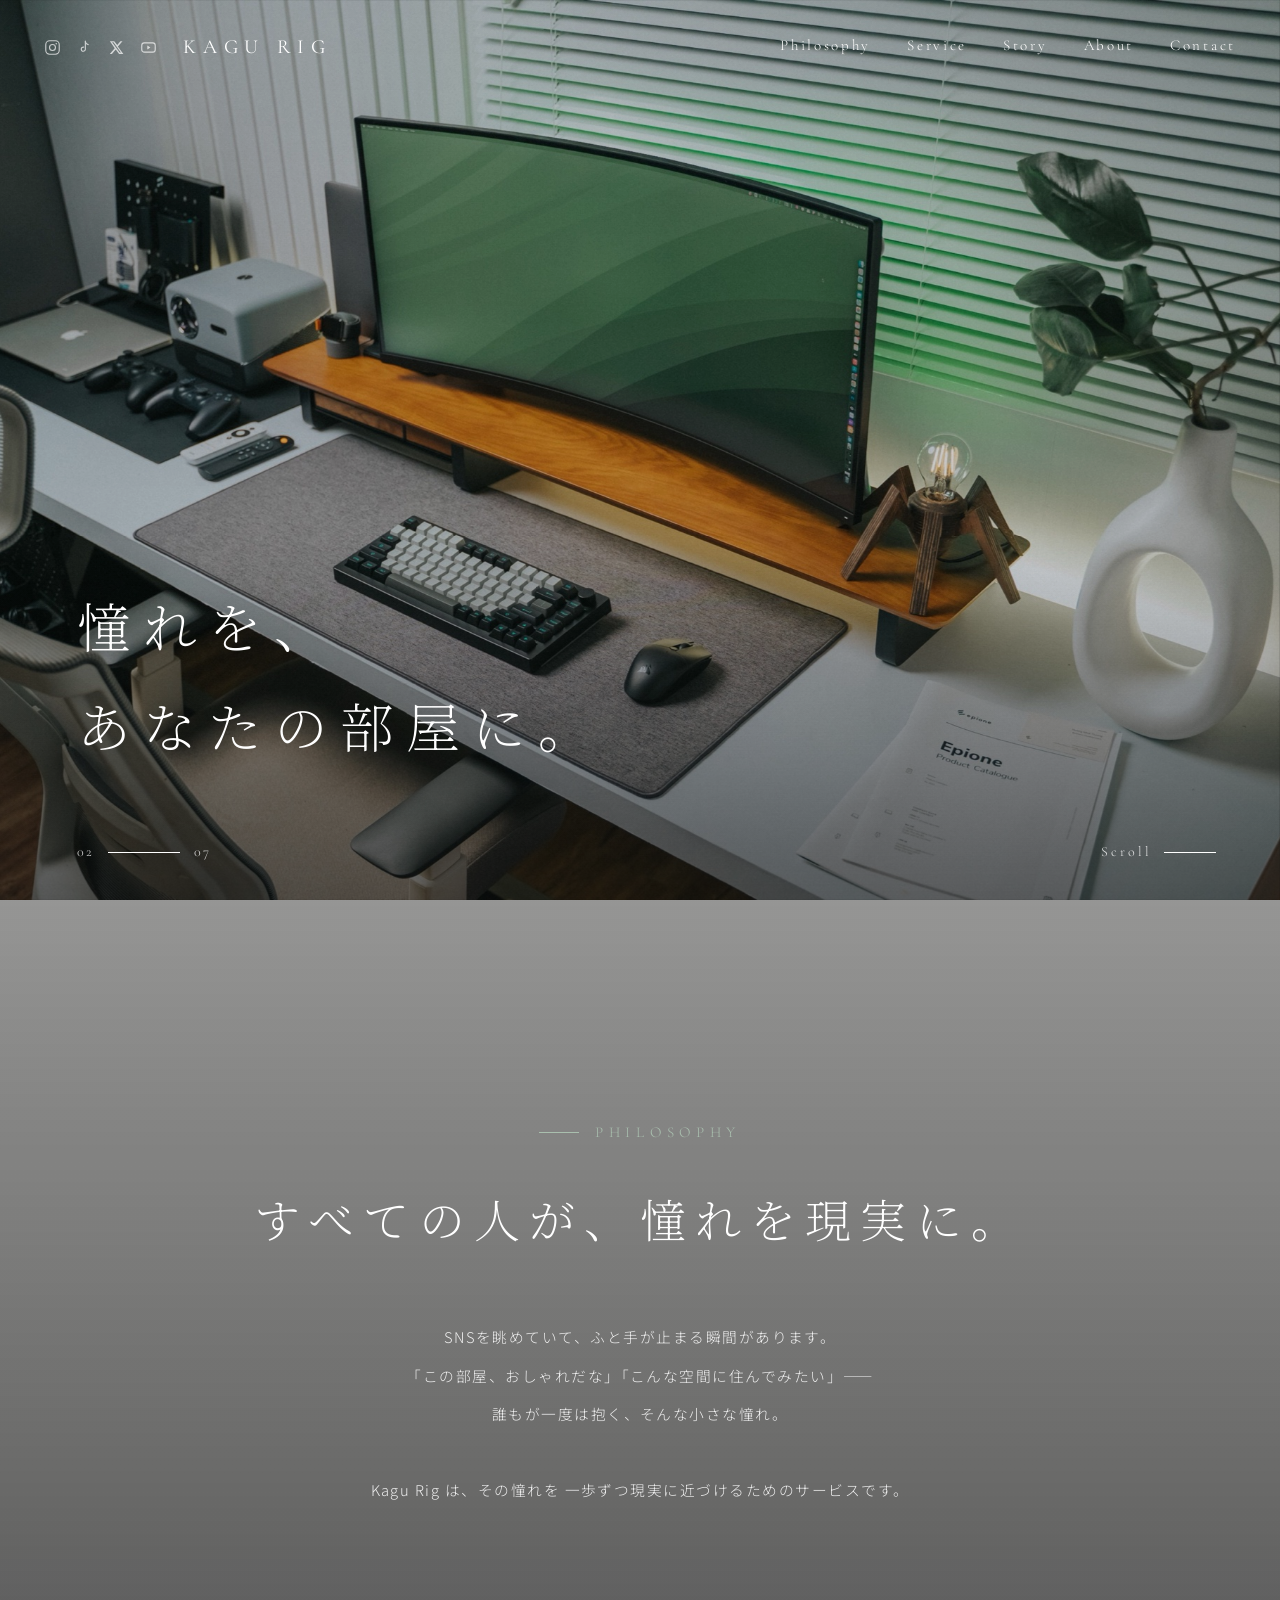
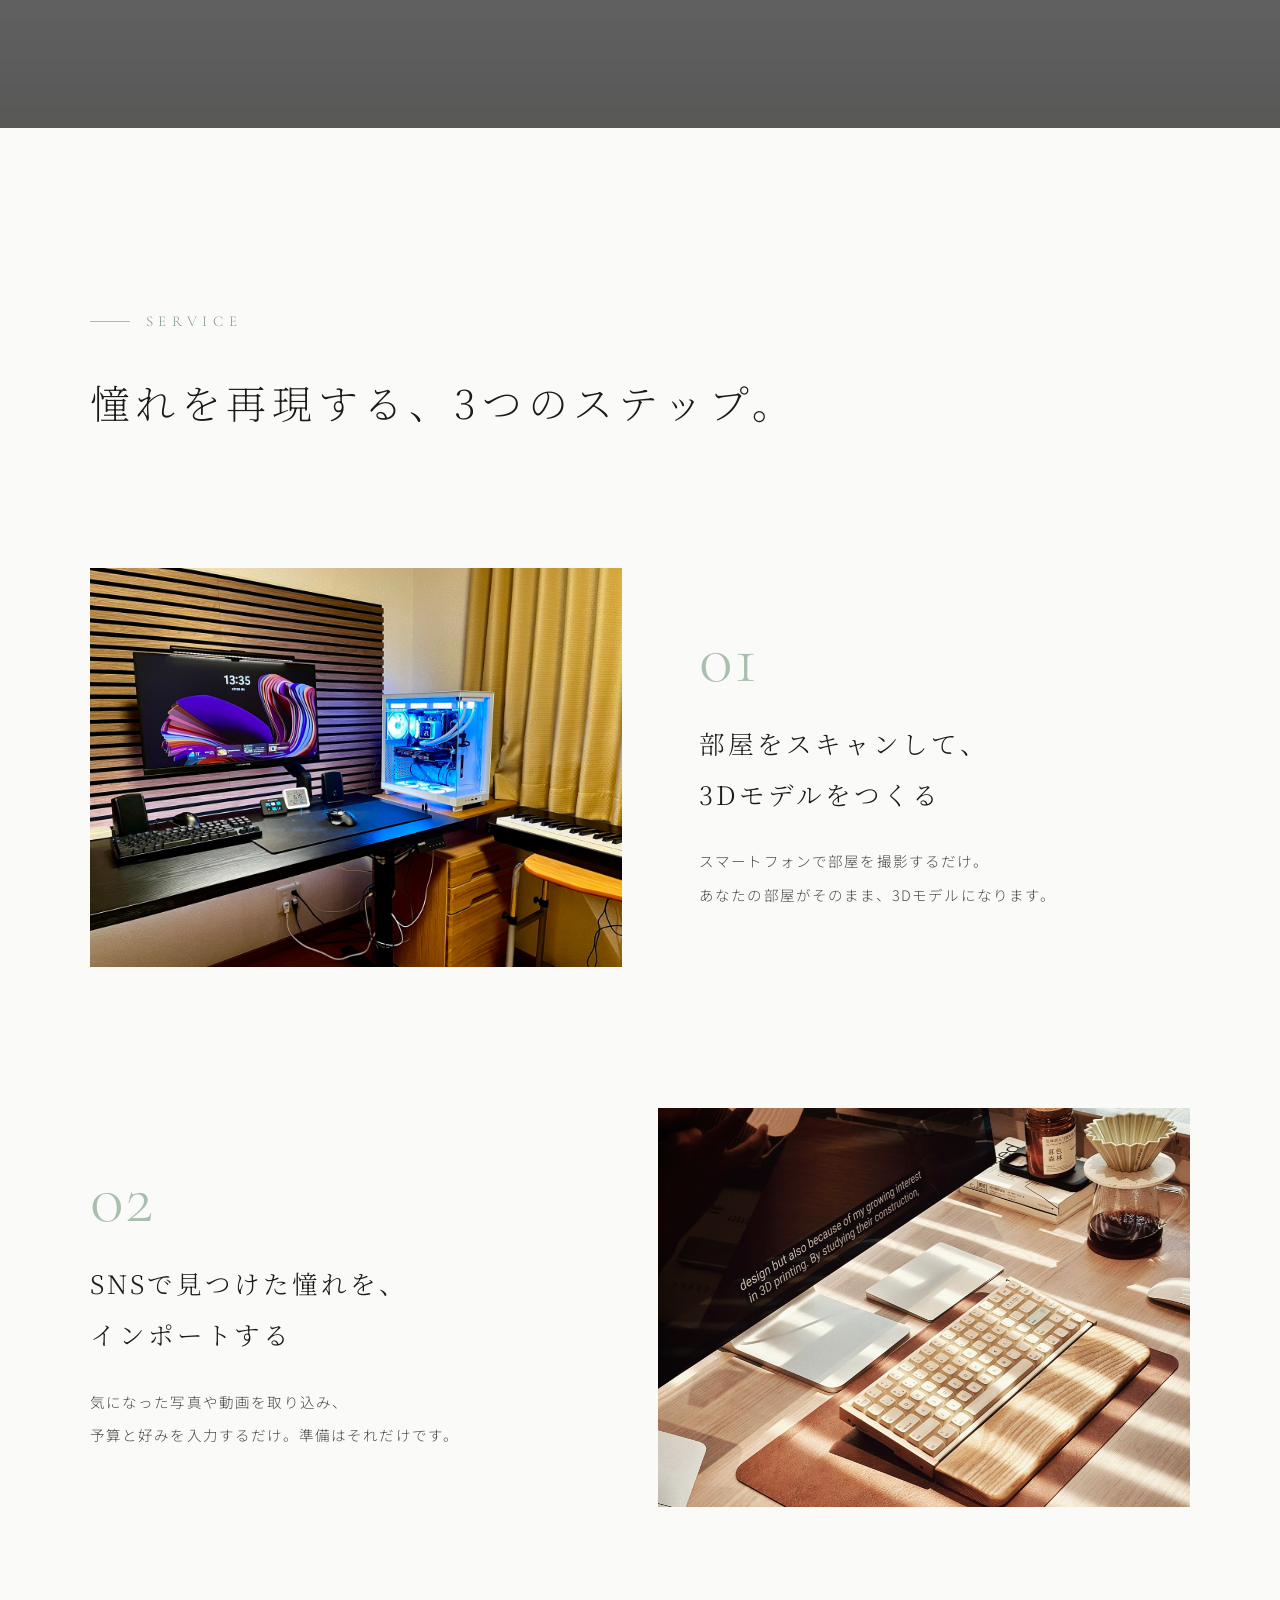
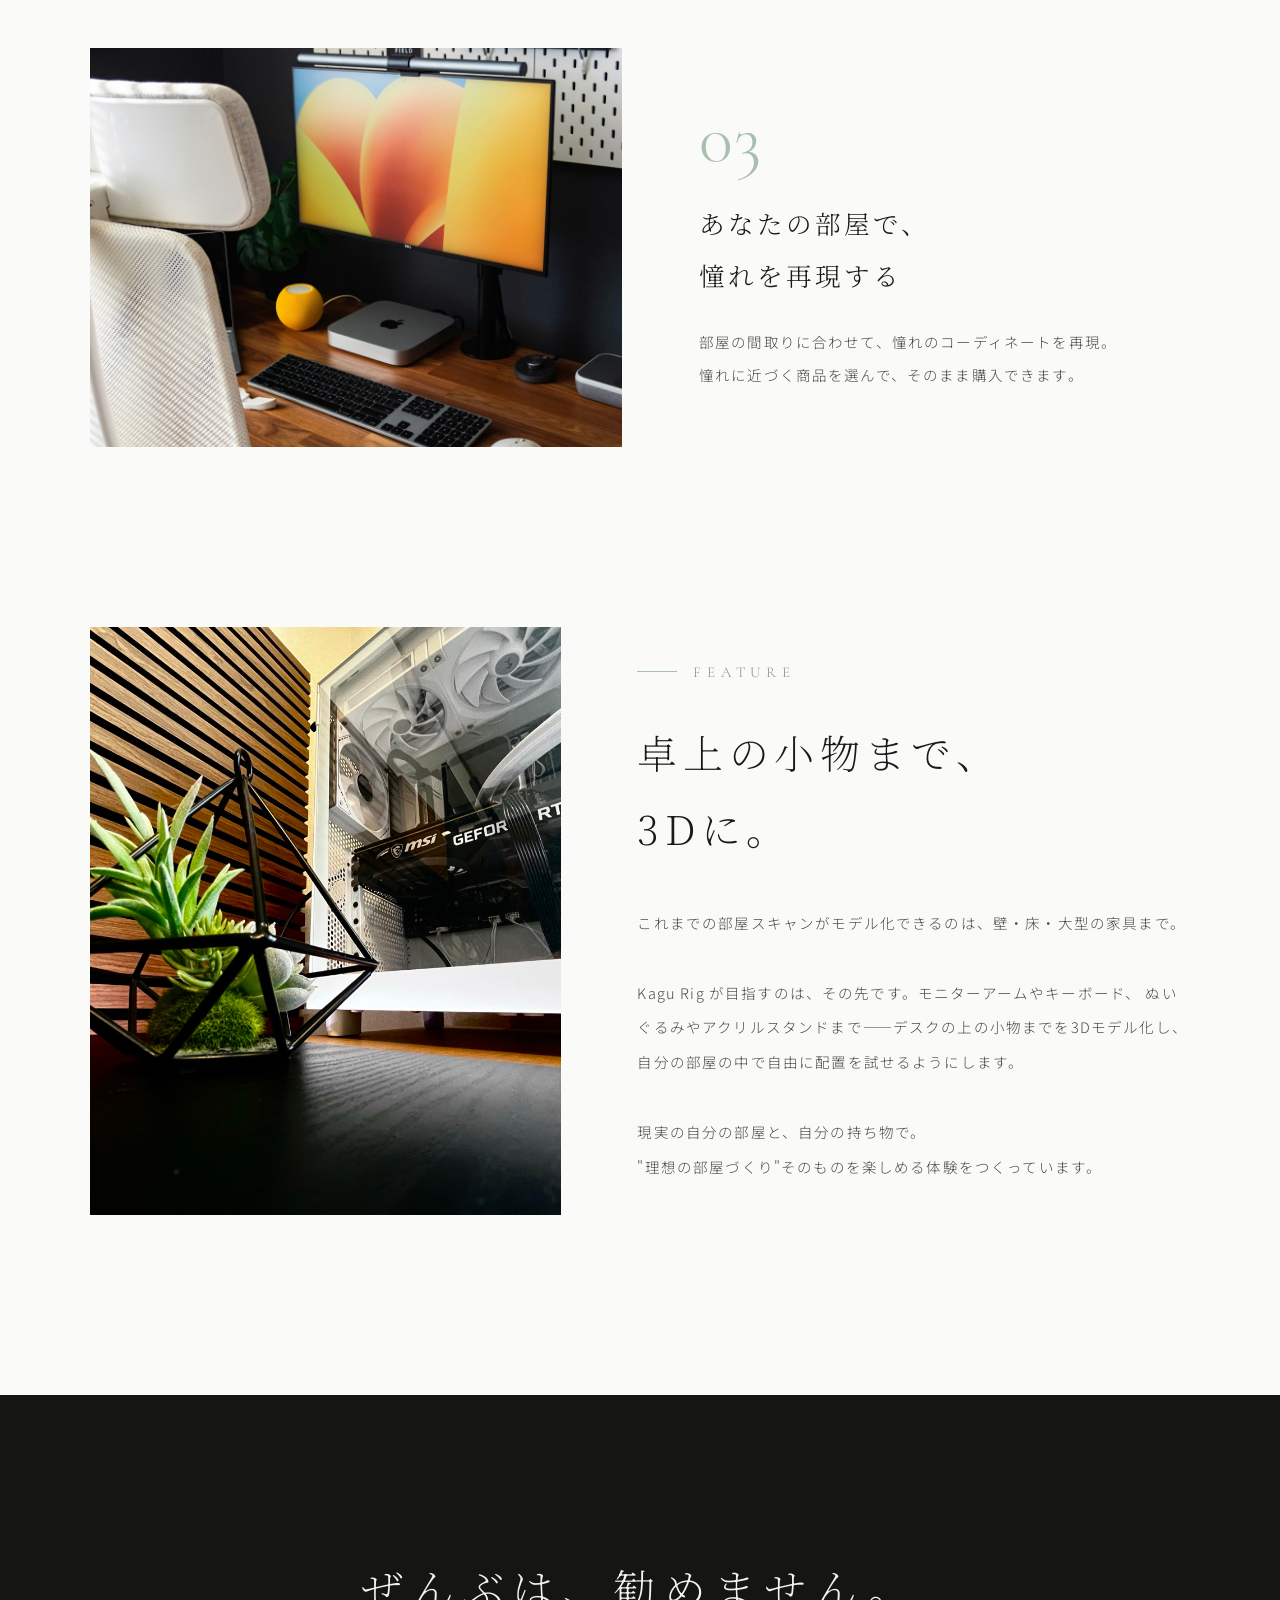
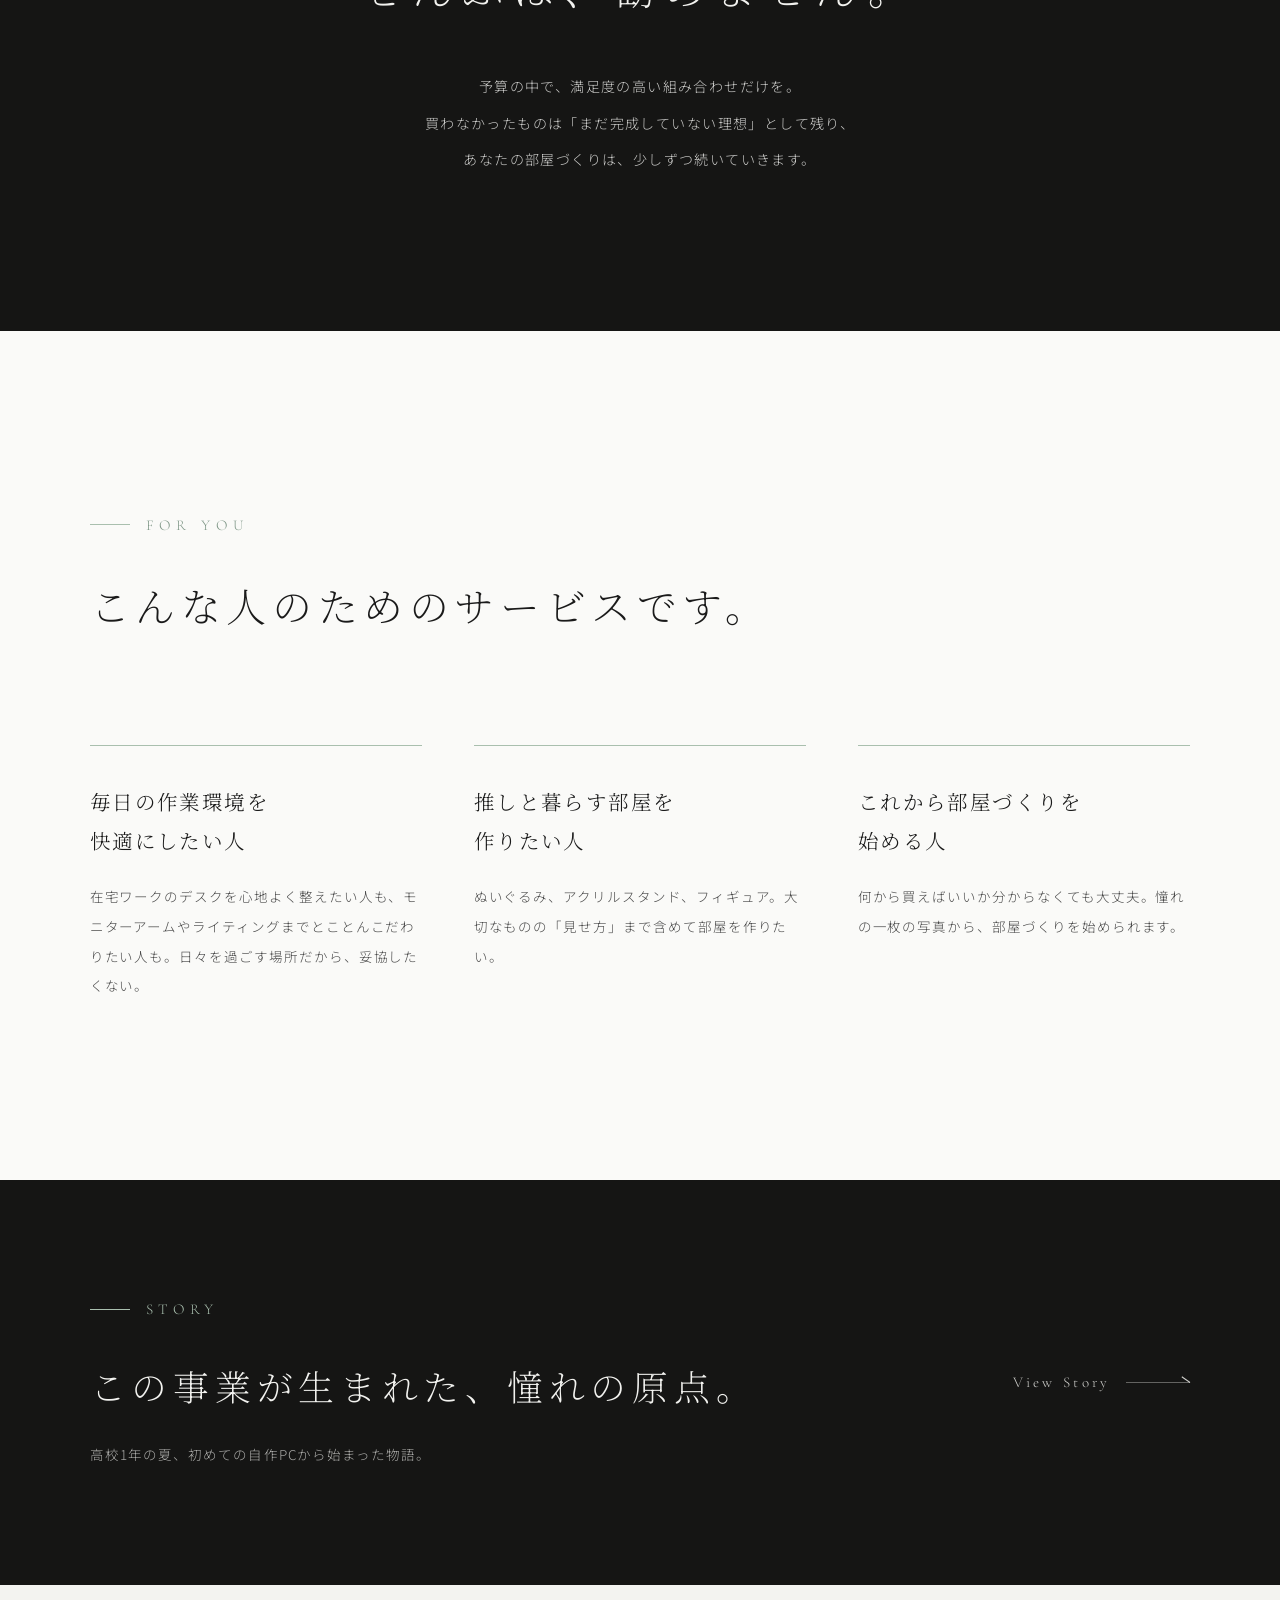
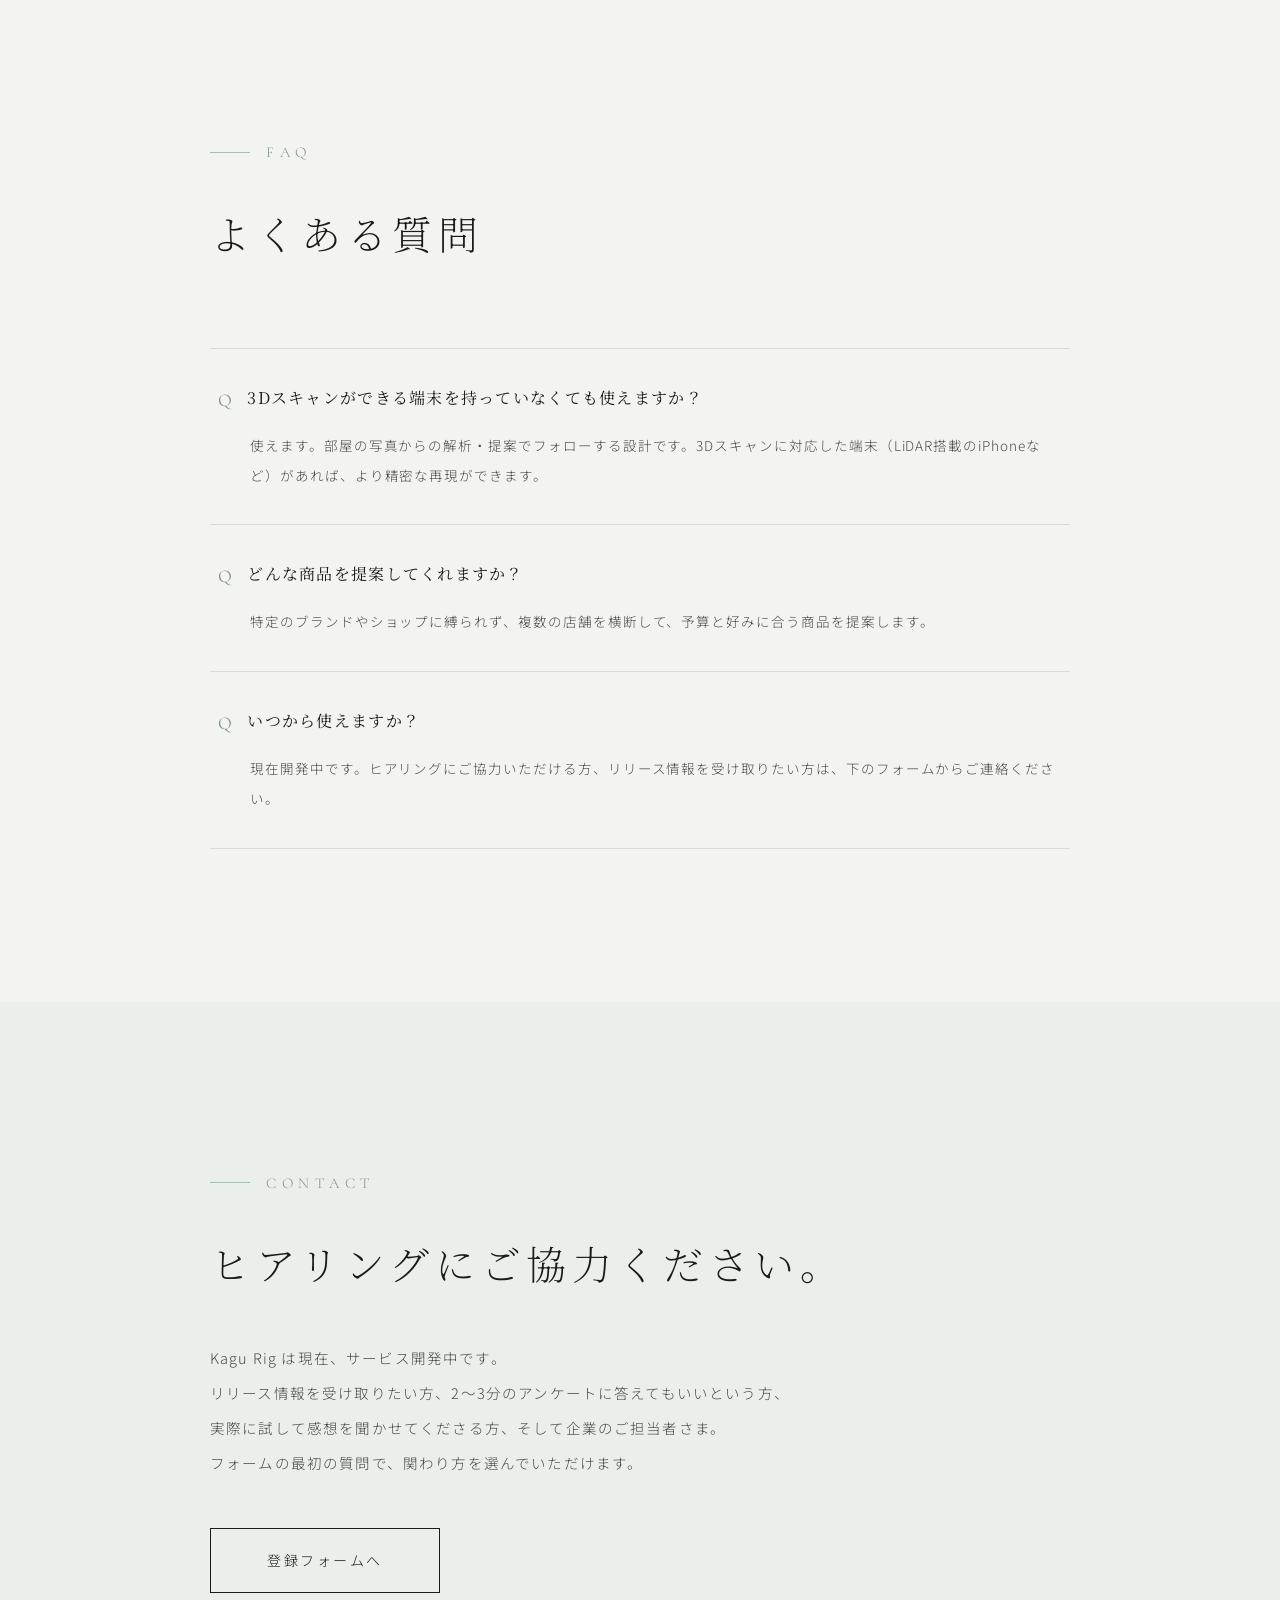
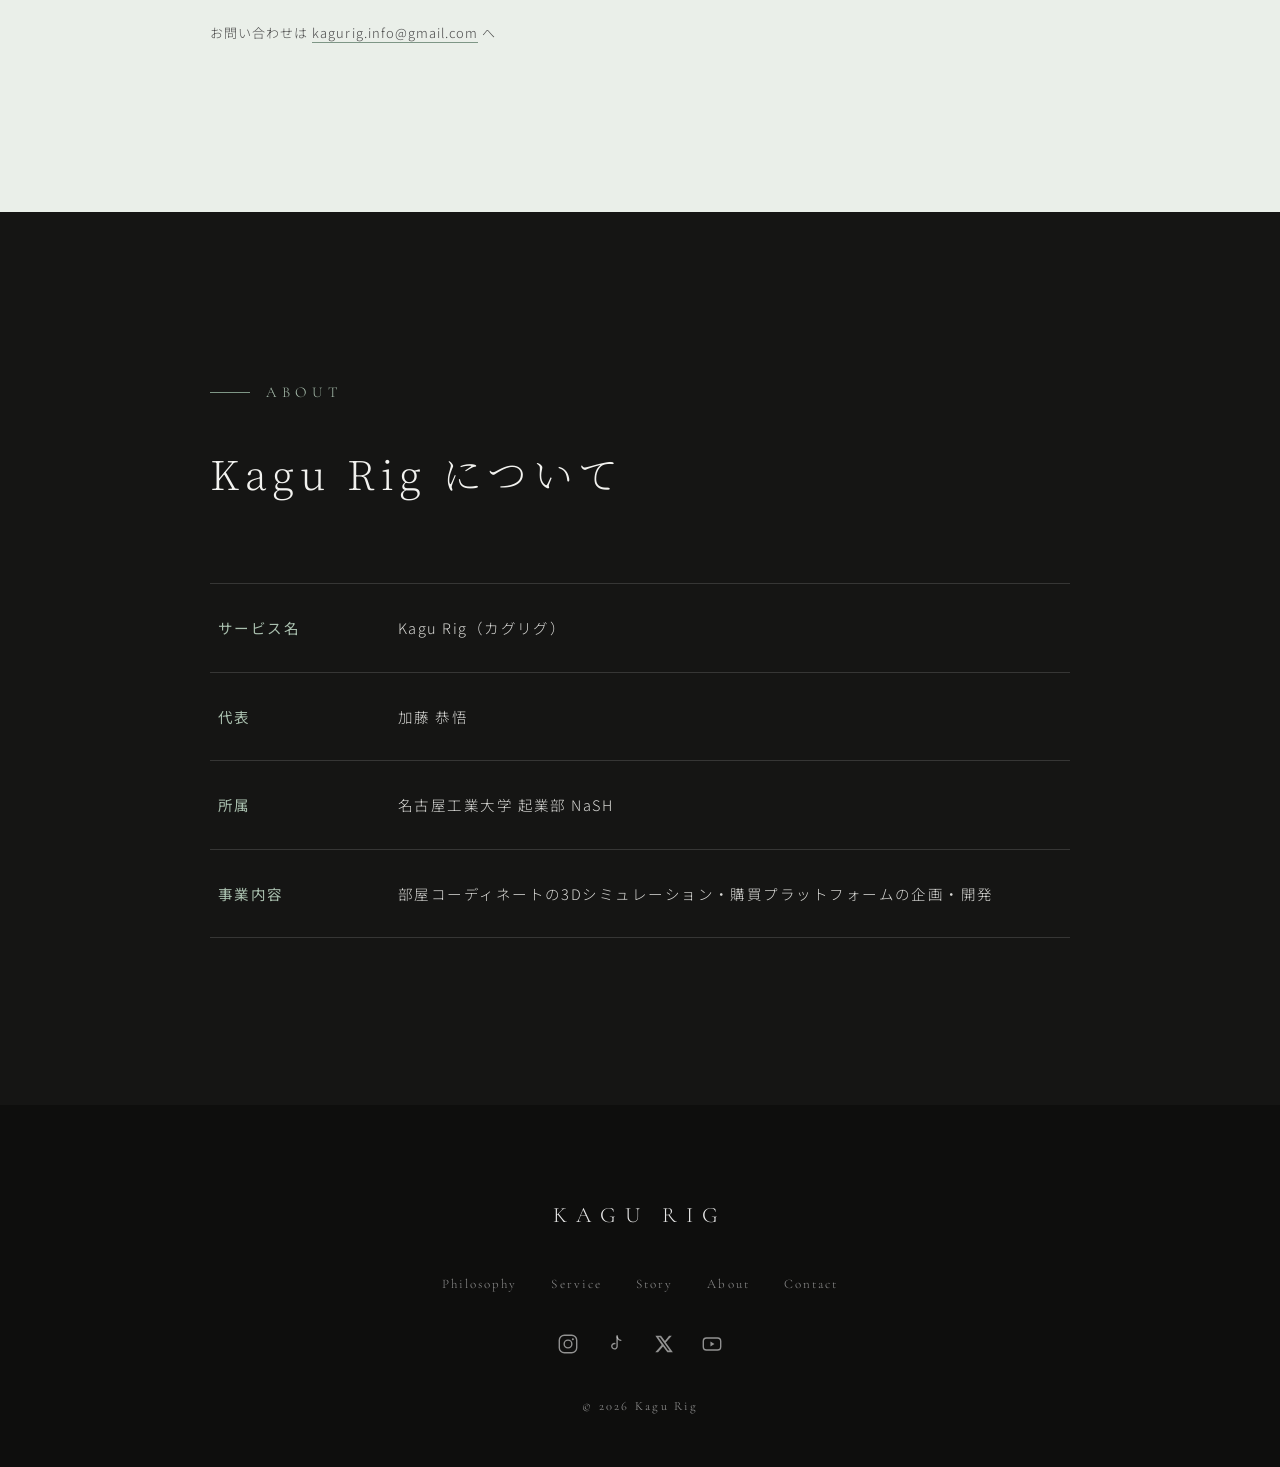
==== commit 9a83eefd: "feat: ヘッダーのロゴ左にもSNSアイコンを追加 index.html・story.html 両方のヘッダー左（KAGU RIGロゴの左）にSNSアイコンを設置。 currentColorに追従さ" ====
--- a/index.html
+++ b/index.html
@@ -19,7 +19,35 @@
 
   <!-- ヘッダー -->
   <header class="header" id="header">
-    <a class="header__brand" href="#top">KAGU RIG</a>
+    <div class="header__left">
+      <div class="header__social" aria-label="SNS">
+        <a href="https://www.instagram.com/kagurig_official" target="_blank" rel="noopener" aria-label="Instagram">
+          <svg viewBox="0 0 24 24" fill="none" aria-hidden="true">
+            <rect x="2.5" y="2.5" width="19" height="19" rx="5.5" stroke="currentColor" stroke-width="1.6"/>
+            <circle cx="12" cy="12" r="4.2" stroke="currentColor" stroke-width="1.6"/>
+            <circle cx="17.3" cy="6.7" r="1.1" fill="currentColor"/>
+          </svg>
+        </a>
+        <a href="https://www.tiktok.com/@kagurig_official" target="_blank" rel="noopener" aria-label="TikTok">
+          <svg viewBox="0 0 24 24" fill="none" aria-hidden="true">
+            <path d="M13.2 3v11.4a2.9 2.9 0 1 1-2.4-2.85" stroke="currentColor" stroke-width="1.6" stroke-linecap="round" stroke-linejoin="round"/>
+            <path d="M13.2 4.2c.5 2 2 3.5 4 3.8" stroke="currentColor" stroke-width="1.6" stroke-linecap="round" stroke-linejoin="round"/>
+          </svg>
+        </a>
+        <a href="https://x.com/kagurig_jp" target="_blank" rel="noopener" aria-label="X">
+          <svg viewBox="0 0 24 24" aria-hidden="true">
+            <path d="M17.5 3h3l-6.55 7.48L21.7 21h-6.03l-4.72-6.17L5.5 21H2.5l7.01-8L2.6 3h6.18l4.27 5.64L17.5 3zm-1.06 16.2h1.67L7.64 4.71H5.85l10.59 14.49z" fill="currentColor"/>
+          </svg>
+        </a>
+        <a href="https://www.youtube.com/channel/UCN_e0AIAWTn8LvCr0C4FG2Q" target="_blank" rel="noopener" aria-label="YouTube">
+          <svg viewBox="0 0 24 24" fill="none" aria-hidden="true">
+            <rect x="2.5" y="5.5" width="19" height="13" rx="3.5" stroke="currentColor" stroke-width="1.6"/>
+            <path d="M10.3 9.2l4.4 2.8-4.4 2.8V9.2z" fill="currentColor"/>
+          </svg>
+        </a>
+      </div>
+      <a class="header__brand" href="#top">KAGU RIG</a>
+    </div>
     <nav class="header__nav" aria-label="メインナビゲーション">
       <a href="#philosophy">Philosophy</a>
       <a href="#service">Service</a>
--- a/css/style.css
+++ b/css/style.css
@@ -79,6 +79,32 @@
 }
 body.is-ready .header { opacity: 1; }
 
+.header__left {
+  display: flex;
+  align-items: center;
+  gap: 26px;
+}
+
+.header__social {
+  display: flex;
+  align-items: center;
+  gap: 15px;
+}
+.header__social a {
+  color: currentColor;
+  opacity: .7;
+  transition: opacity .35s var(--ease), transform .35s var(--ease);
+}
+.header__social a:hover {
+  opacity: 1;
+  transform: translateY(-2px);
+}
+.header__social svg {
+  width: 17px;
+  height: 17px;
+  display: block;
+}
+
 .header__brand {
   font-family: var(--en);
   font-size: 20px;
@@ -855,6 +881,8 @@
   .header__brand { font-size: 17px; }
   .header__nav { gap: 20px; }
   .header__nav a { font-size: 13px; }
+  /* ヘッダー幅が足りないため、上部のSNSアイコンはモバイルで隠す（フッターに常設） */
+  .header__social { display: none; }
 
   .hero__catch {
     left: 24px;
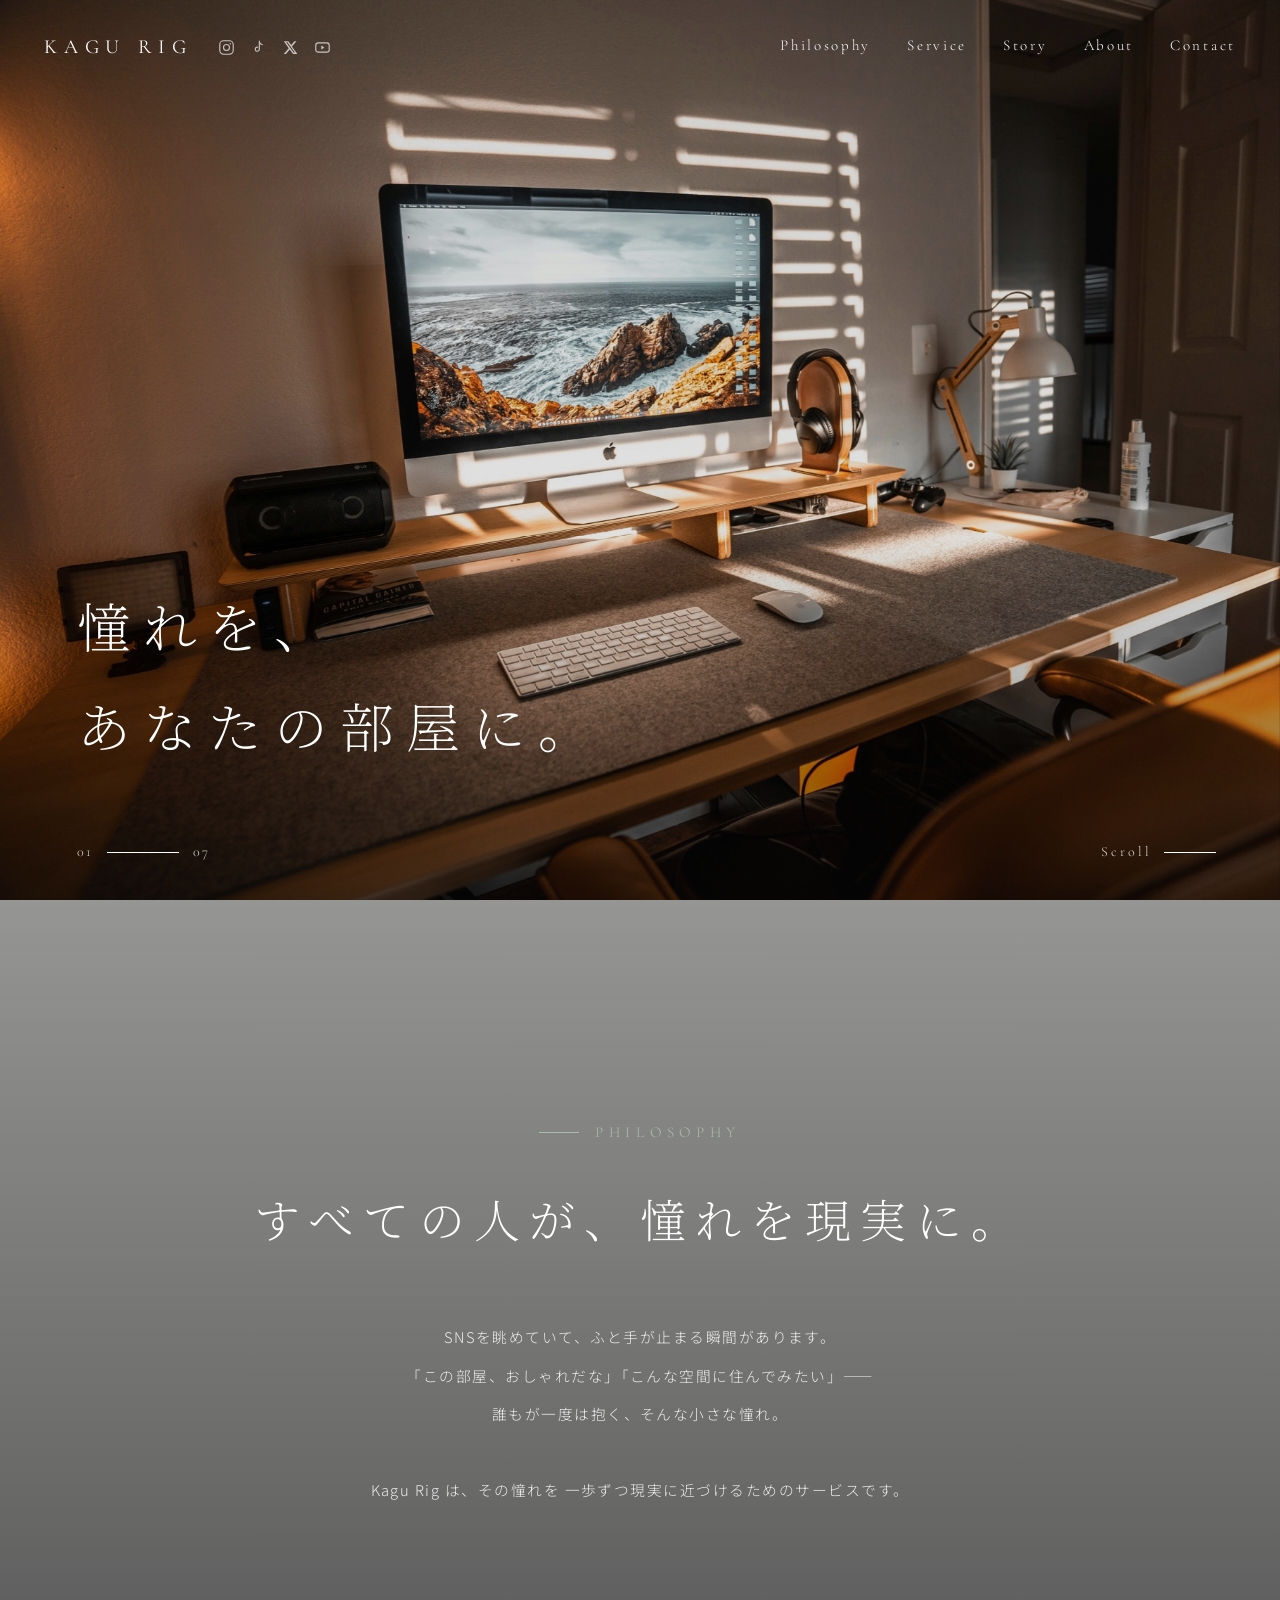
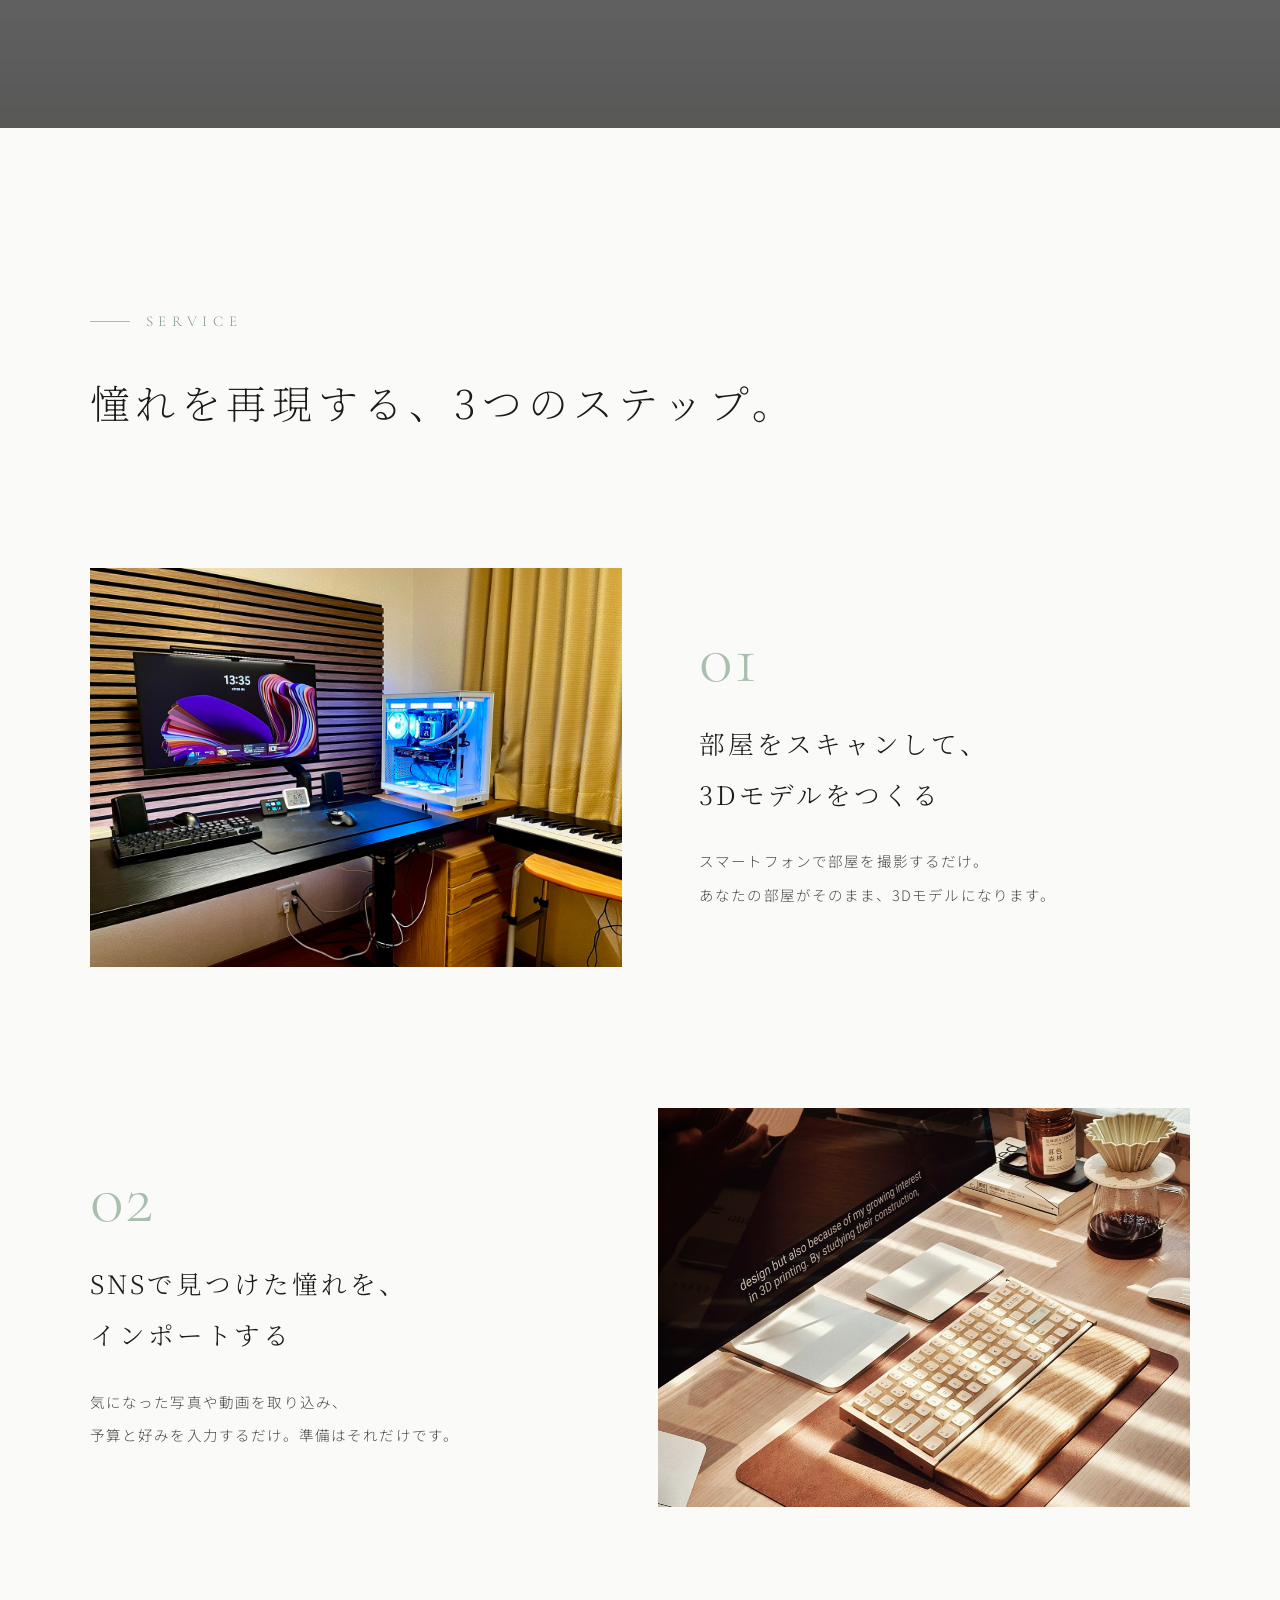
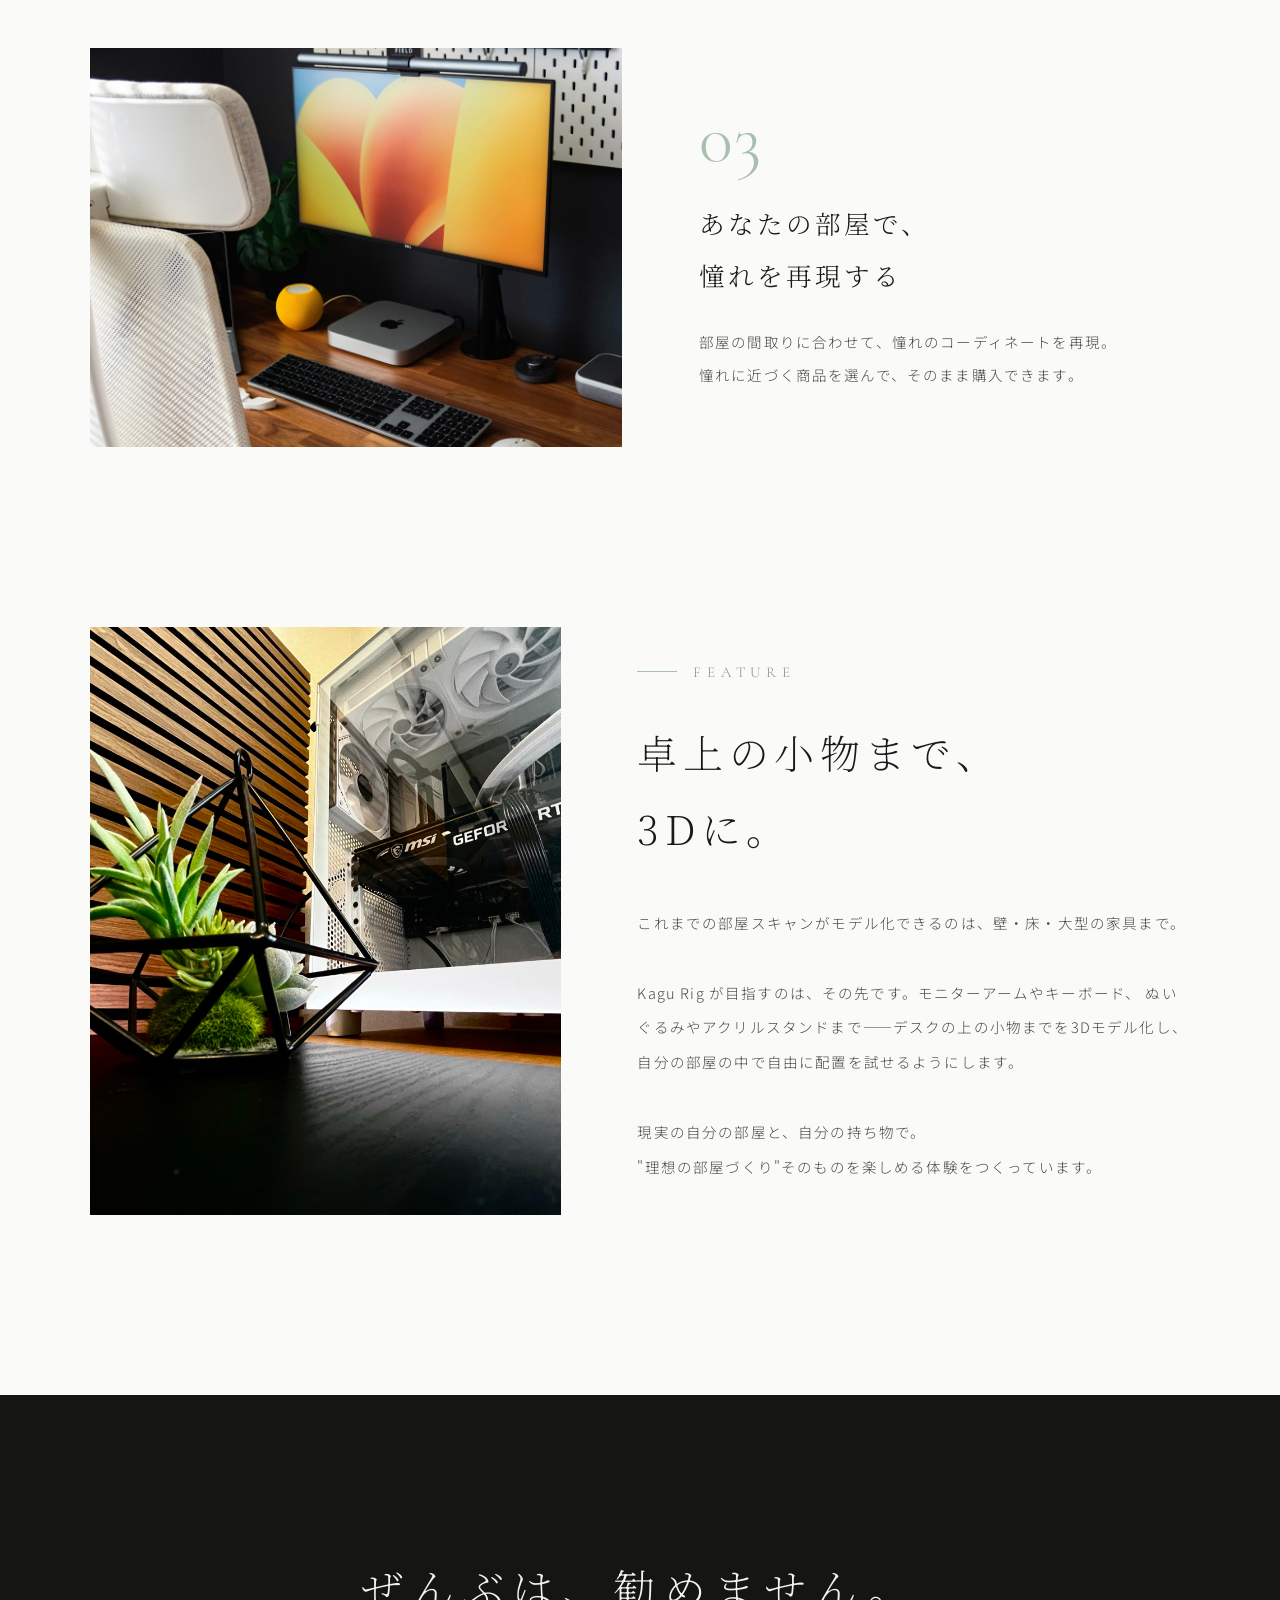
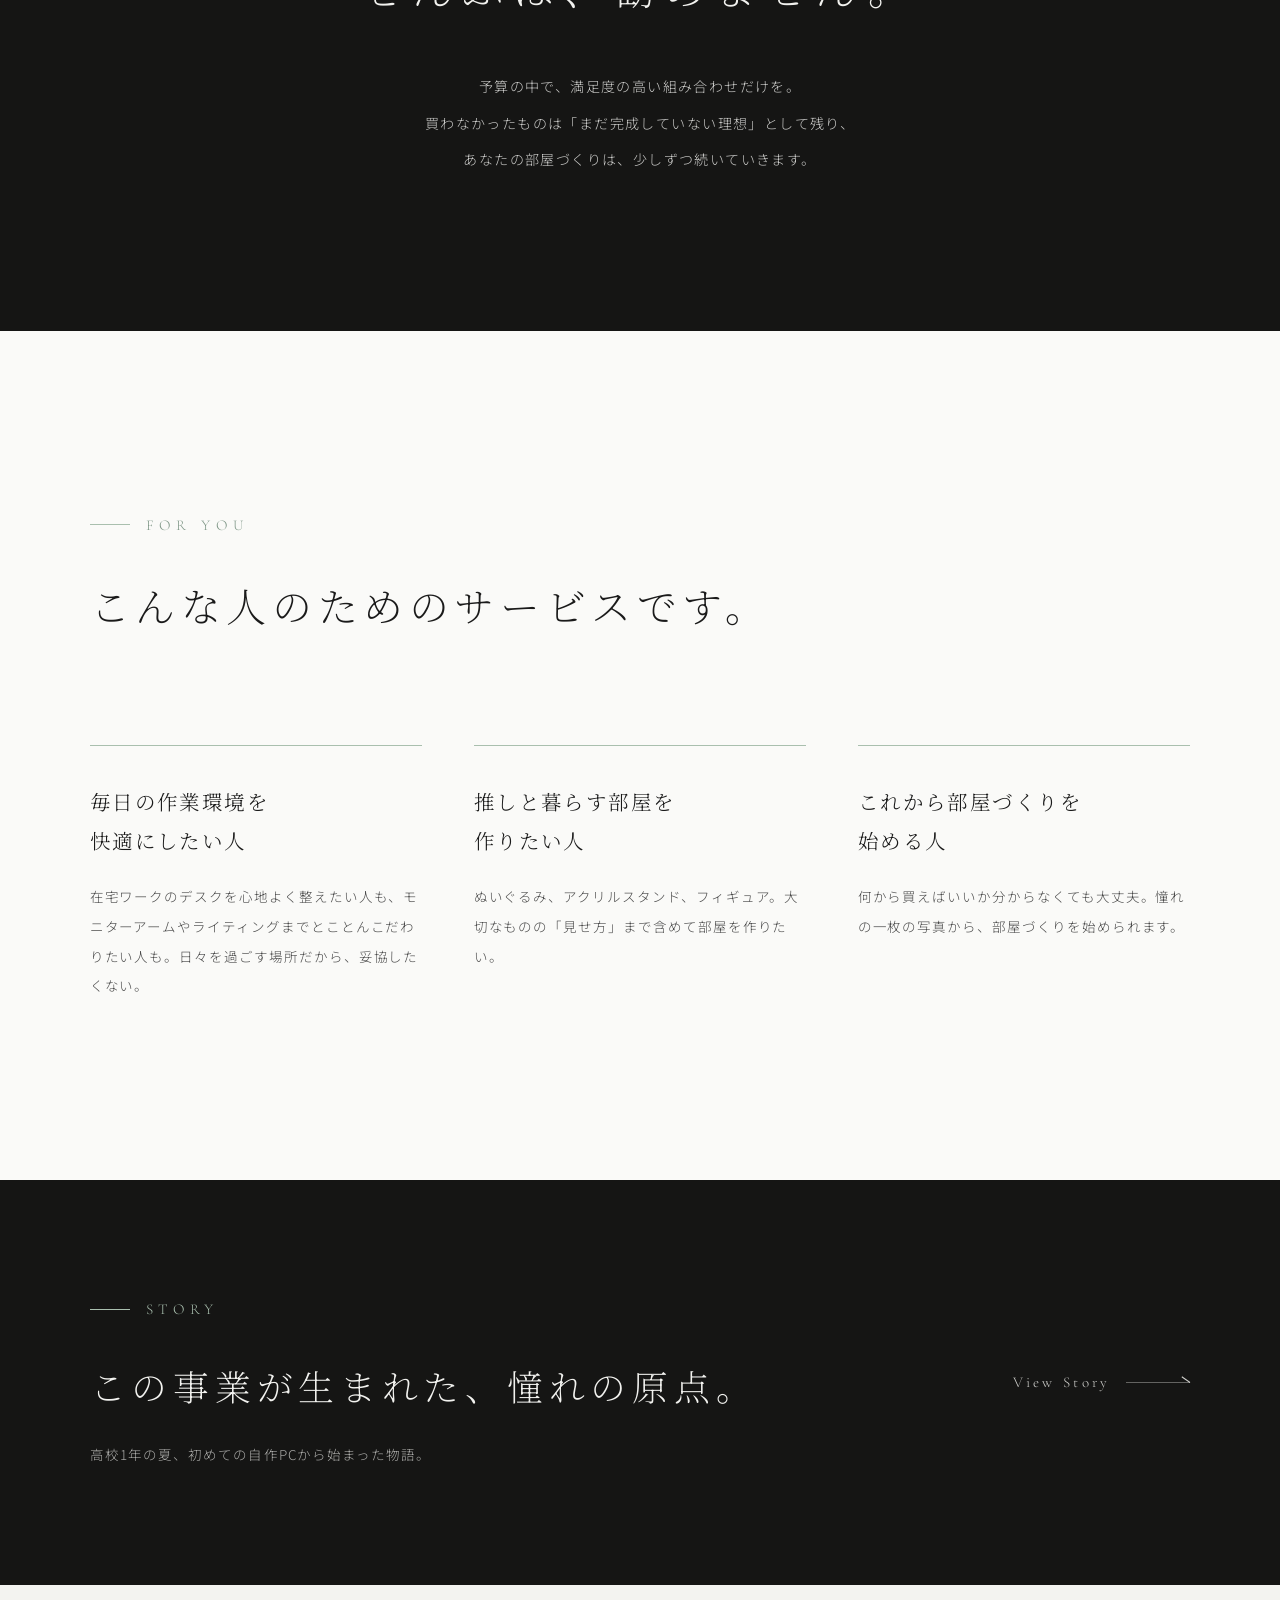
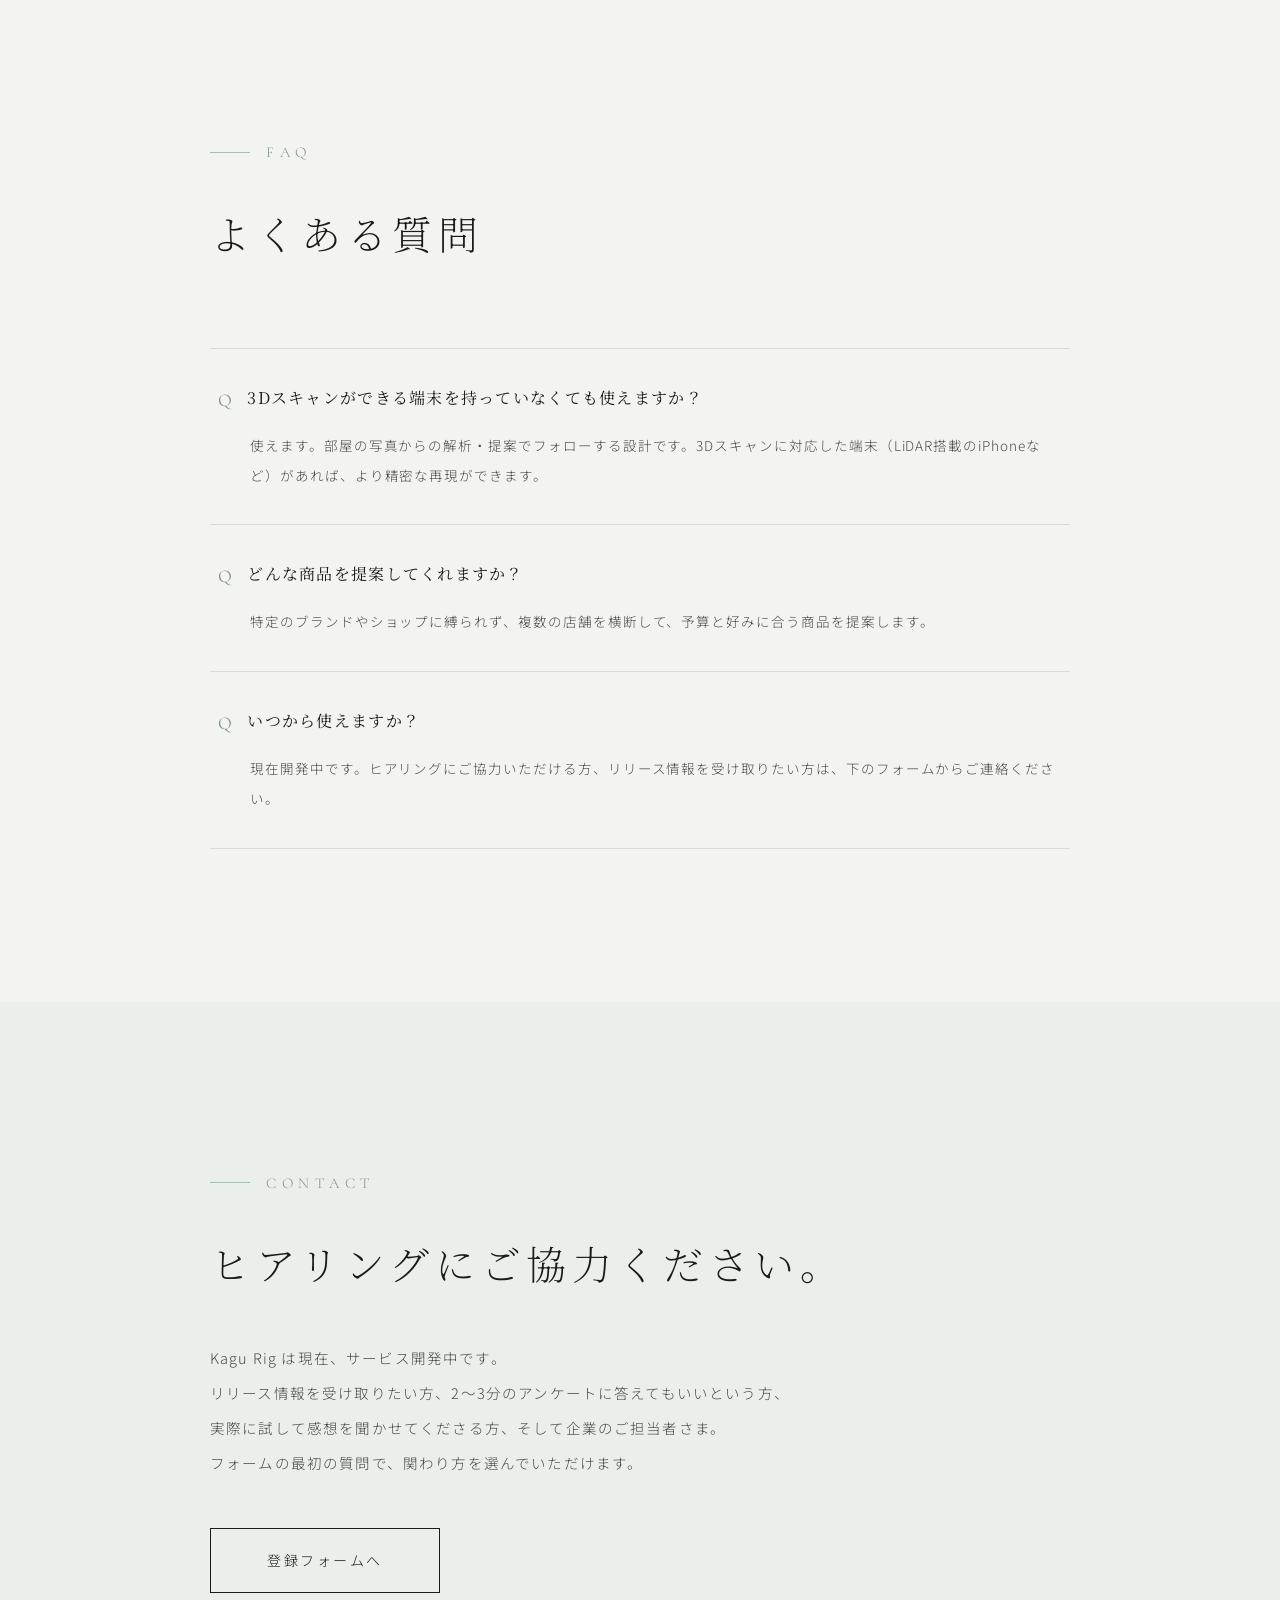
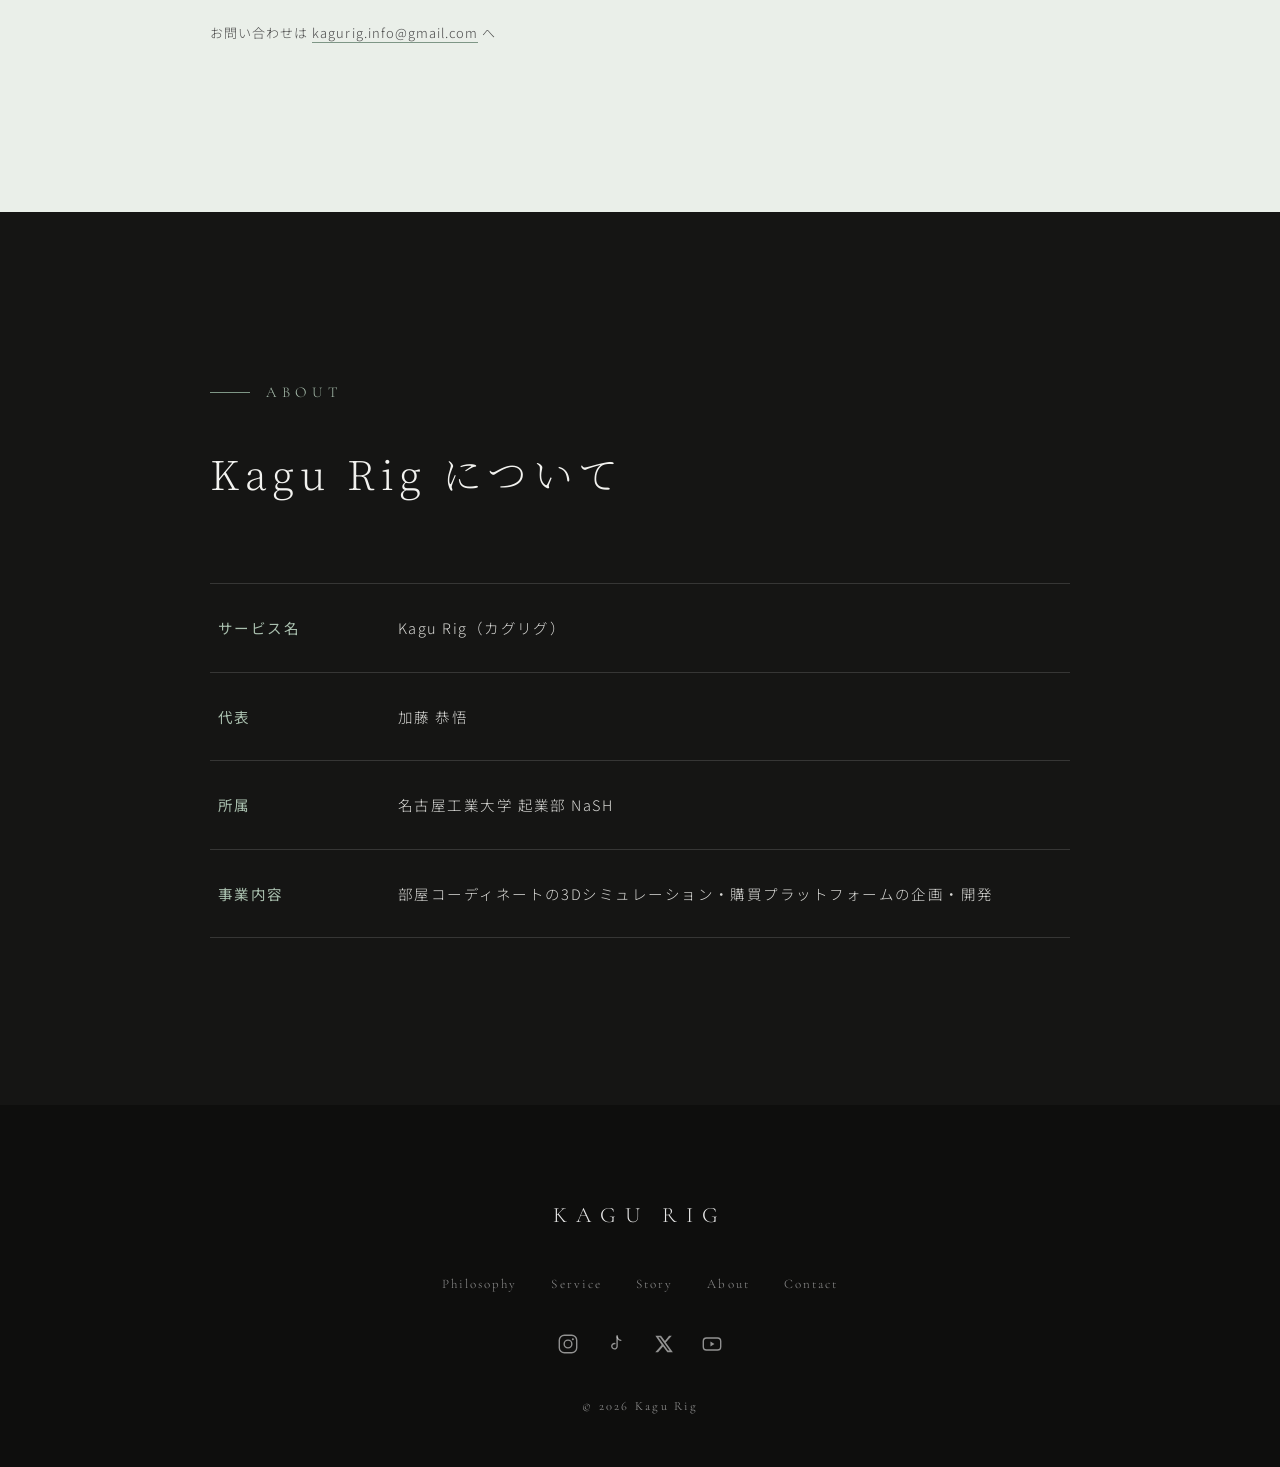
==== commit 3f2cedae: "style: ヘッダーのSNSアイコンをロゴの右に移動 Co-Authored-By: Claude Opus 4.8 <noreply@anthropic.com>" ====
--- a/index.html
+++ b/index.html
@@ -20,6 +20,7 @@
   <!-- ヘッダー -->
   <header class="header" id="header">
     <div class="header__left">
+      <a class="header__brand" href="#top">KAGU RIG</a>
       <div class="header__social" aria-label="SNS">
         <a href="https://www.instagram.com/kagurig_official" target="_blank" rel="noopener" aria-label="Instagram">
           <svg viewBox="0 0 24 24" fill="none" aria-hidden="true">
@@ -46,7 +47,6 @@
           </svg>
         </a>
       </div>
-      <a class="header__brand" href="#top">KAGU RIG</a>
     </div>
     <nav class="header__nav" aria-label="メインナビゲーション">
       <a href="#philosophy">Philosophy</a>
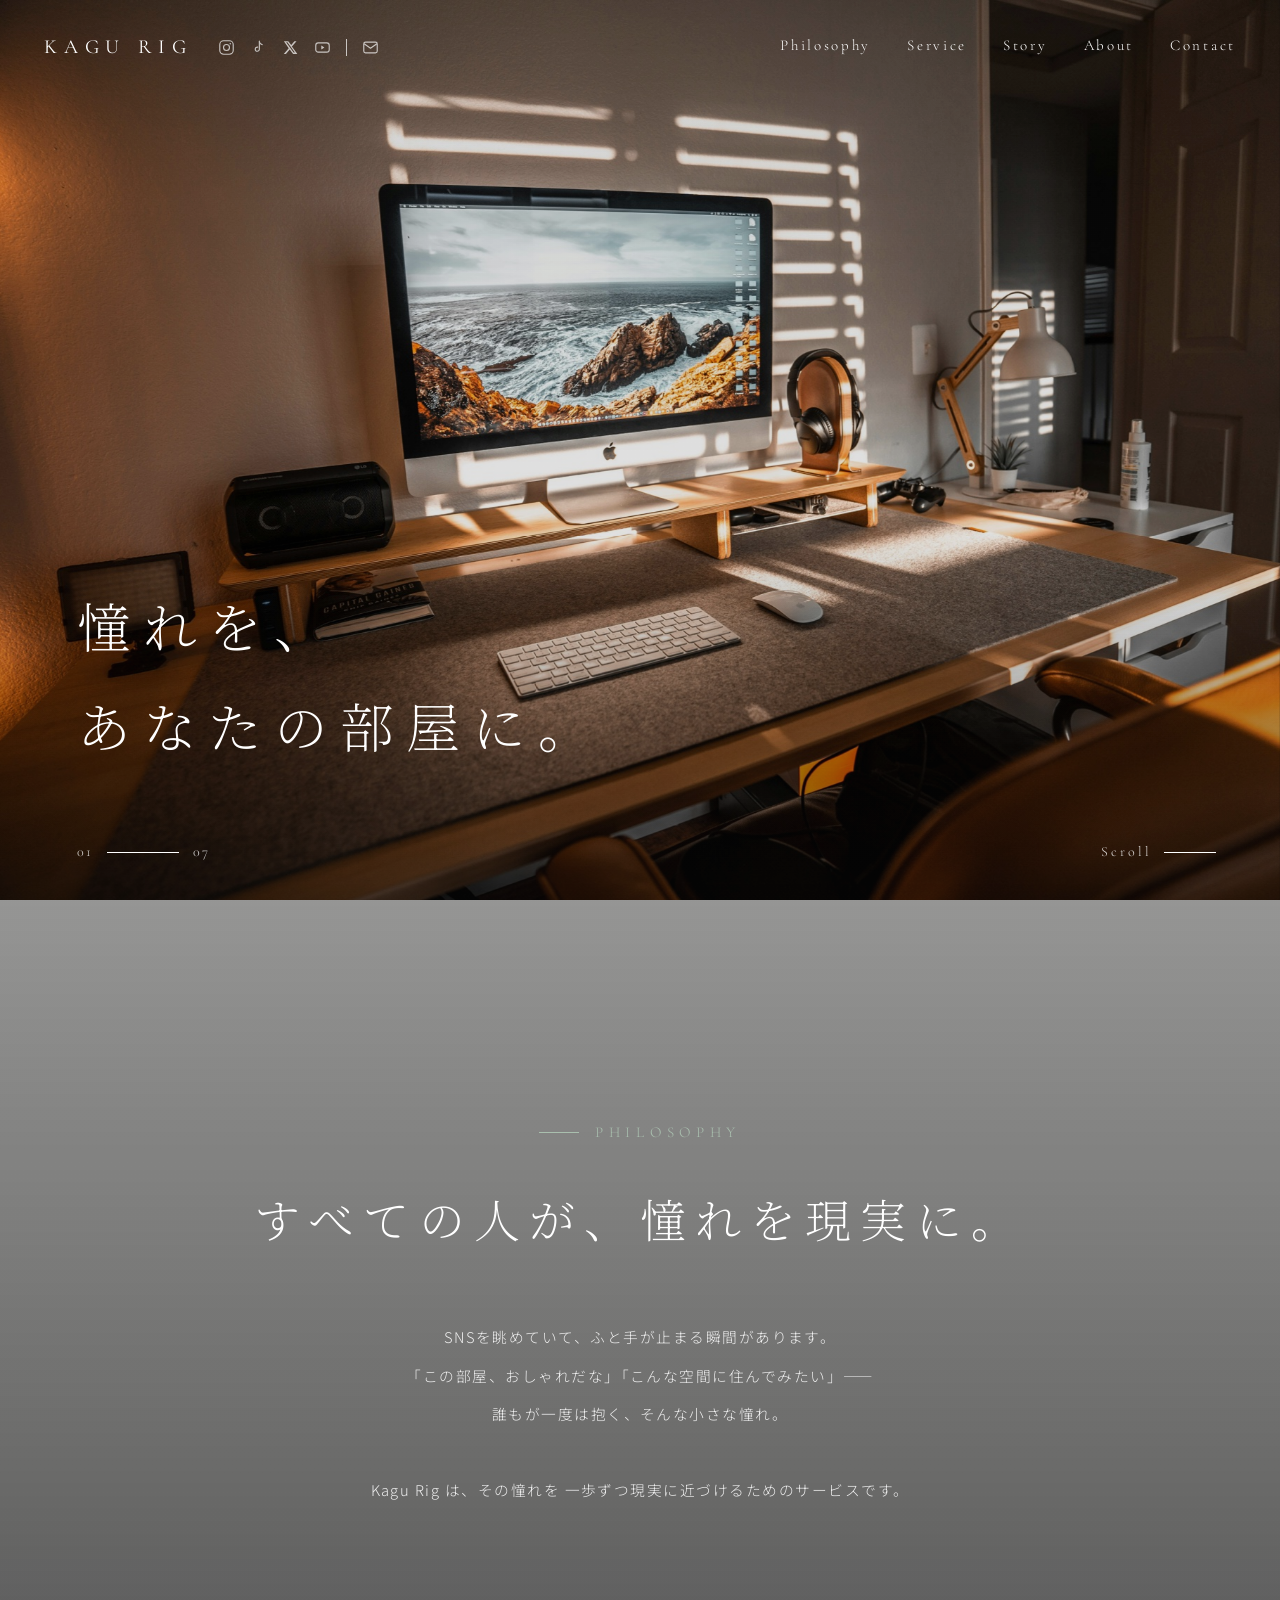
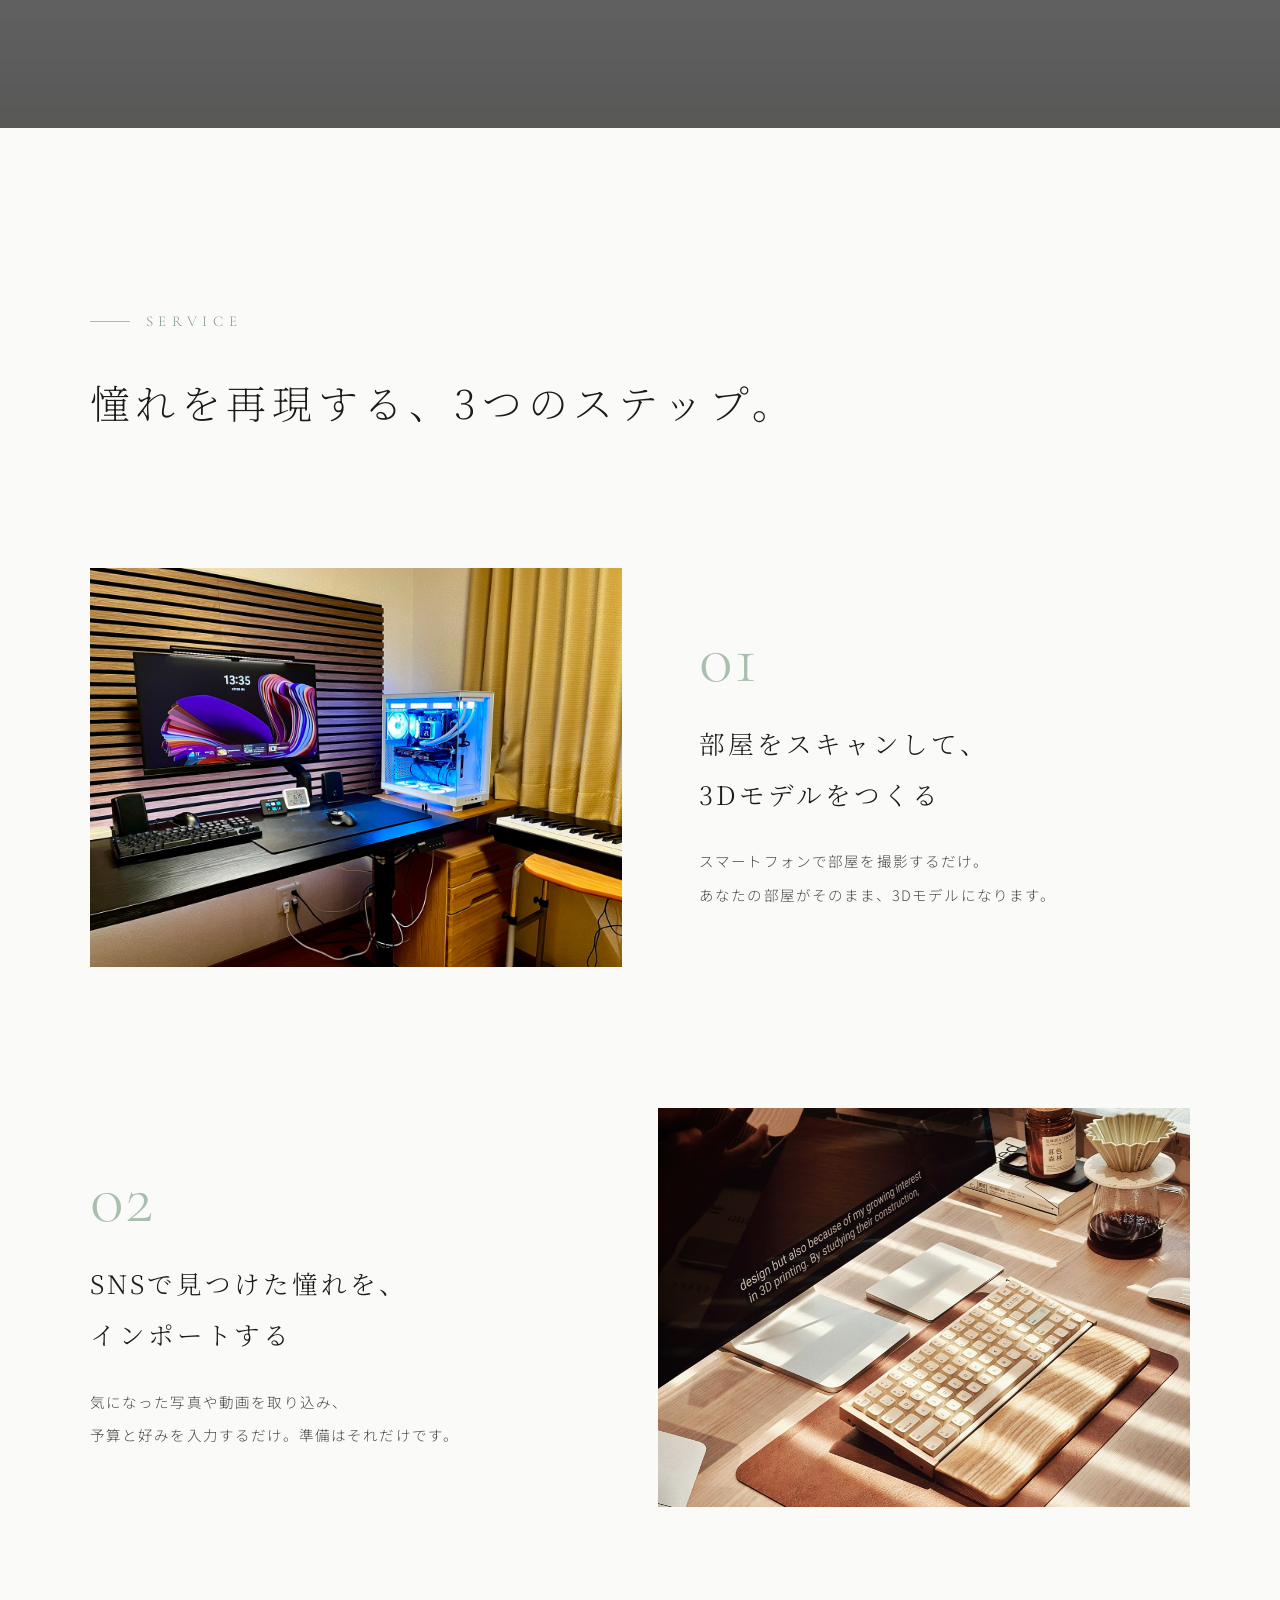
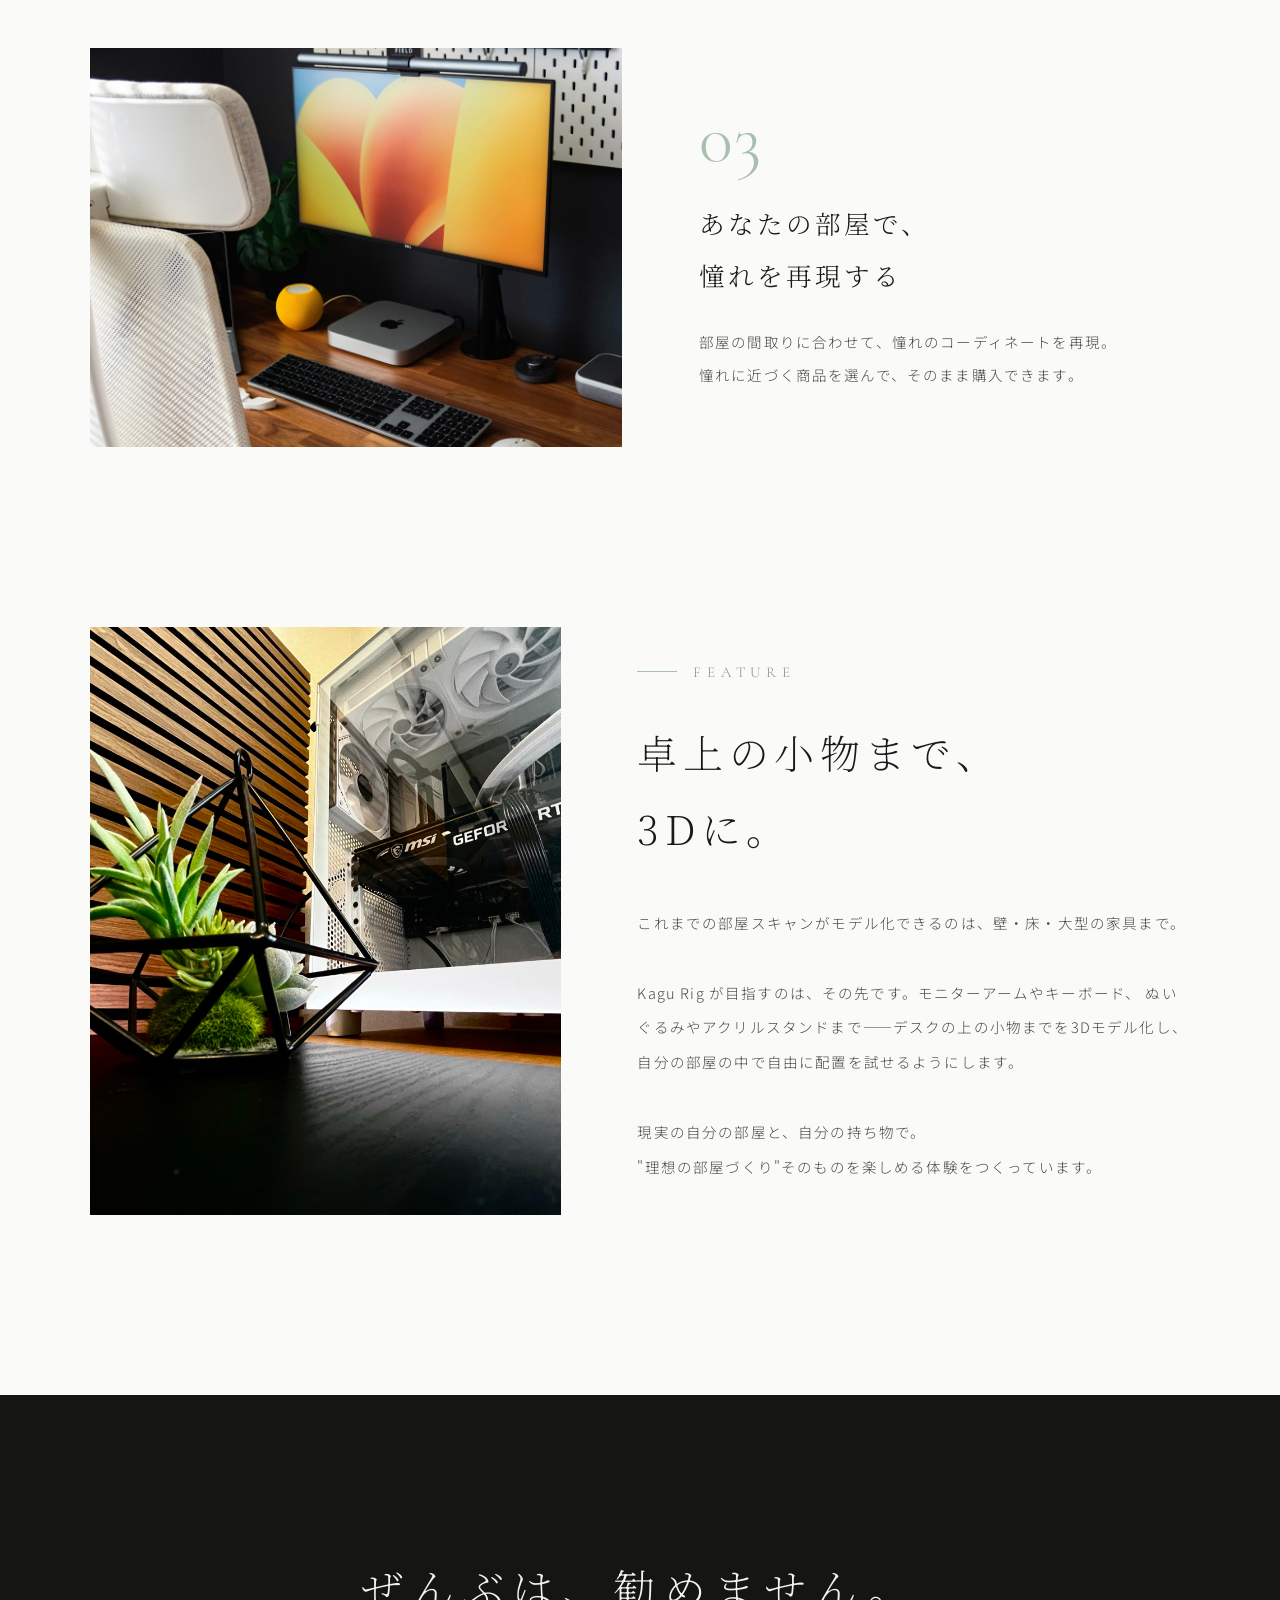
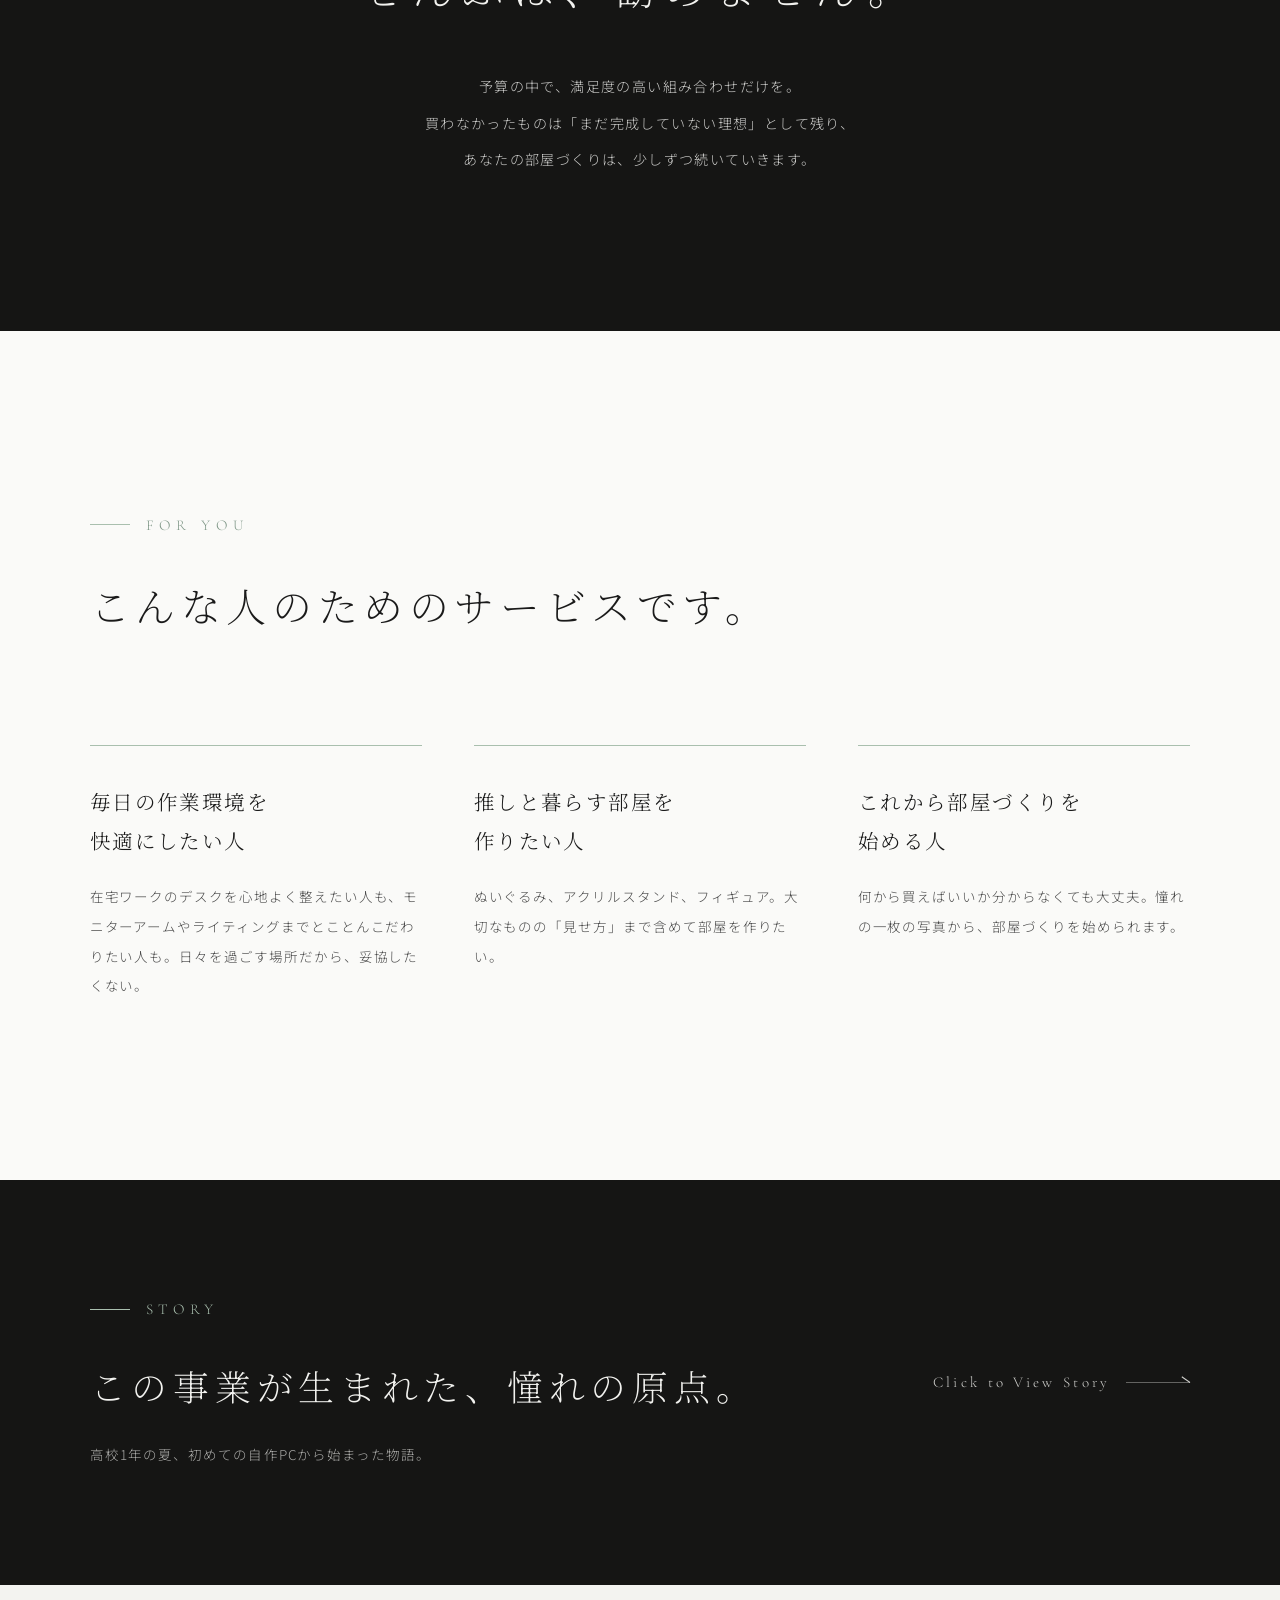
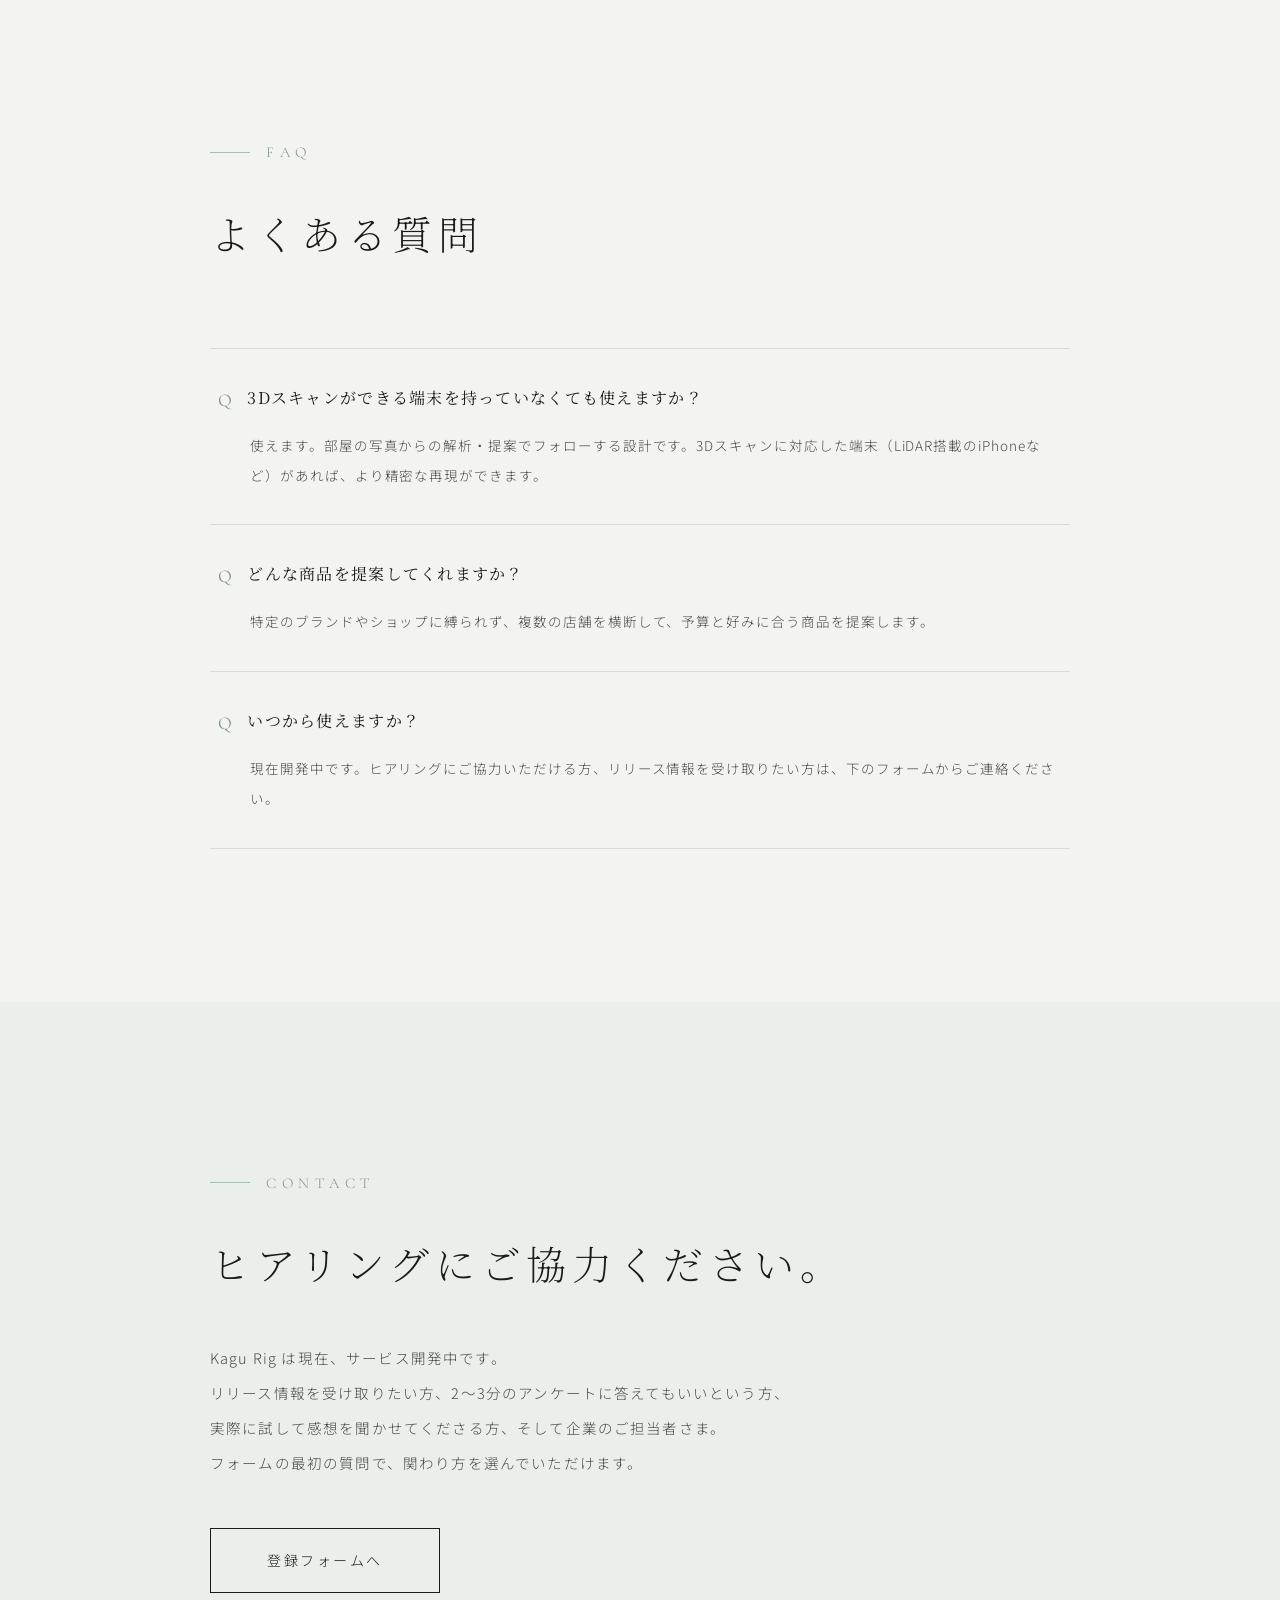
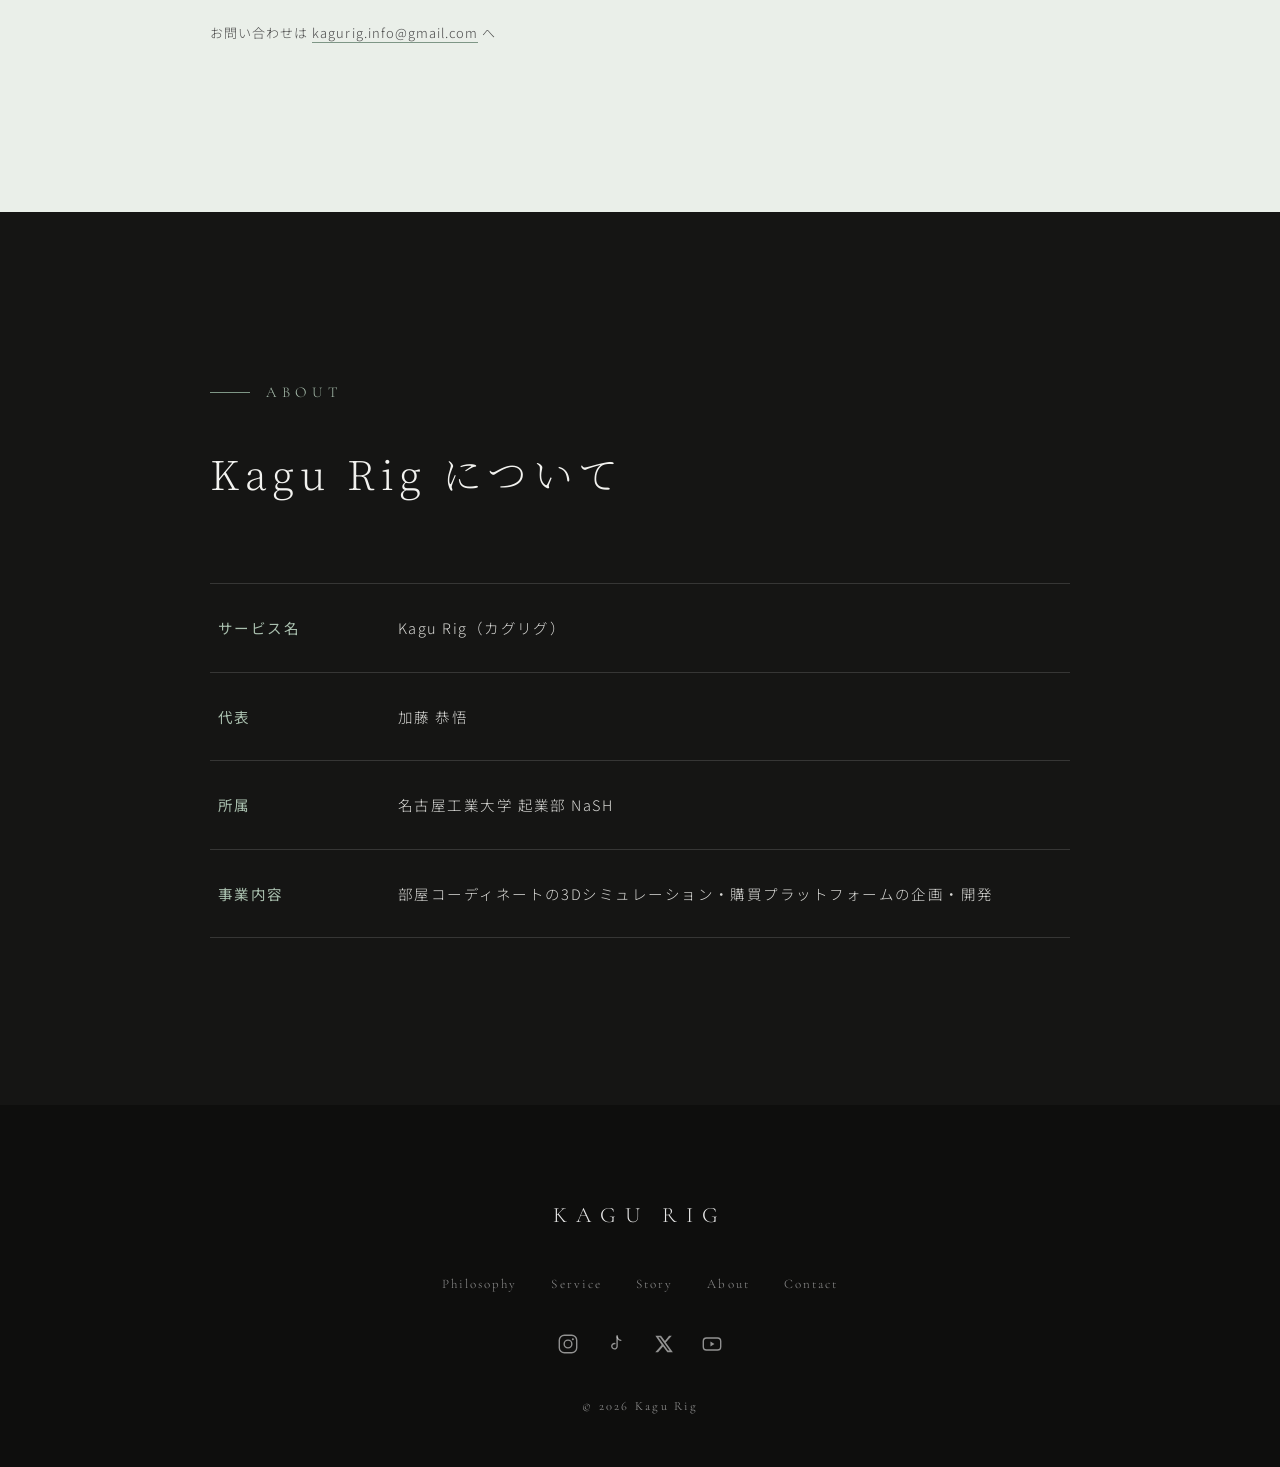
==== commit 29eb2f52: "tweak: Storyバンドのラベルにクリック可能と分かる文言を追加 「View Story」→「Click to View Story」。クリックで読めることを明示。  Co-Authored-B" ====
--- a/index.html
+++ b/index.html
@@ -46,6 +46,12 @@
             <path d="M10.3 9.2l4.4 2.8-4.4 2.8V9.2z" fill="currentColor"/>
           </svg>
         </a>
+        <a class="header__contact-icon" href="#contact" aria-label="お問い合わせ">
+          <svg viewBox="0 0 24 24" fill="none" aria-hidden="true">
+            <rect x="2.5" y="4.5" width="19" height="15" rx="2.5" stroke="currentColor" stroke-width="1.6"/>
+            <path d="M3.5 7l8.5 6 8.5-6" stroke="currentColor" stroke-width="1.6" stroke-linecap="round" stroke-linejoin="round"/>
+          </svg>
+        </a>
       </div>
     </div>
     <nav class="header__nav" aria-label="メインナビゲーション">
@@ -223,7 +229,7 @@
           <h2 class="story-link__title">この事業が生まれた、<br class="sp">憧れの原点。</h2>
           <p class="story-link__text">高校1年の夏、初めての自作PCから始まった物語。</p>
         </div>
-        <span class="story-link__arrow"><span>View Story</span><i></i></span>
+        <span class="story-link__arrow"><span>Click to View Story</span><i></i></span>
       </a>
     </section>
 
--- a/css/style.css
+++ b/css/style.css
@@ -105,6 +105,14 @@
   display: block;
 }
 
+/* Contactアイコン：デスクトップはナビに「Contact」があるので隠す（モバイルのみ表示） */
+/* Contactアイコン：ナビの「Contact」と重複するが、アイコンの方が直感的に
+   伝わるため意図的に併置する。SNSとは別枠なので区切り線で分ける。 */
+.header__contact-icon {
+  padding-left: 15px;
+  border-left: 1px solid currentColor;
+}
+
 .header__brand {
   font-family: var(--en);
   font-size: 20px;
@@ -631,6 +639,11 @@
 
 /* ---------- Contact ---------- */
 
+/* Contactへのアンカー着地位置。負の値でセクション頭より少し深く（約1.2cm）
+   スクロールさせ、上部の余白が広く見えるのを防ぐ。
+   ナビの「Contact」・ヘッダーの封筒アイコン双方に効く。 */
+#contact { scroll-margin-top: -46px; }
+
 .contact {
   background: #eaefe9;
   text-align: left;
@@ -879,10 +892,14 @@
   .header { padding: 20px 22px; }
   .header.is-solid { padding: 14px 22px; }
   .header__brand { font-size: 17px; }
-  .header__nav { gap: 20px; }
-  .header__nav a { font-size: 13px; }
-  /* ヘッダー幅が足りないため、上部のSNSアイコンはモバイルで隠す（フッターに常設） */
-  .header__social { display: none; }
+  /* モバイルはナビ項目を畳み、SNSリンクを優先表示。
+     ページ内移動はスクロール、Story等の導線は本文バンド／フッターで代替。 */
+  .header__nav { display: none; }
+  .header__left { width: 100%; }
+  .header__social { margin-left: auto; gap: 18px; }
+  .header__social svg { width: 19px; height: 19px; }
+  /* Contactアイコンをモバイルで表示。SNSとは別枠なので区切り線で分ける */
+  .header__contact-icon { padding-left: 18px; }
 
   .hero__catch {
     left: 24px;
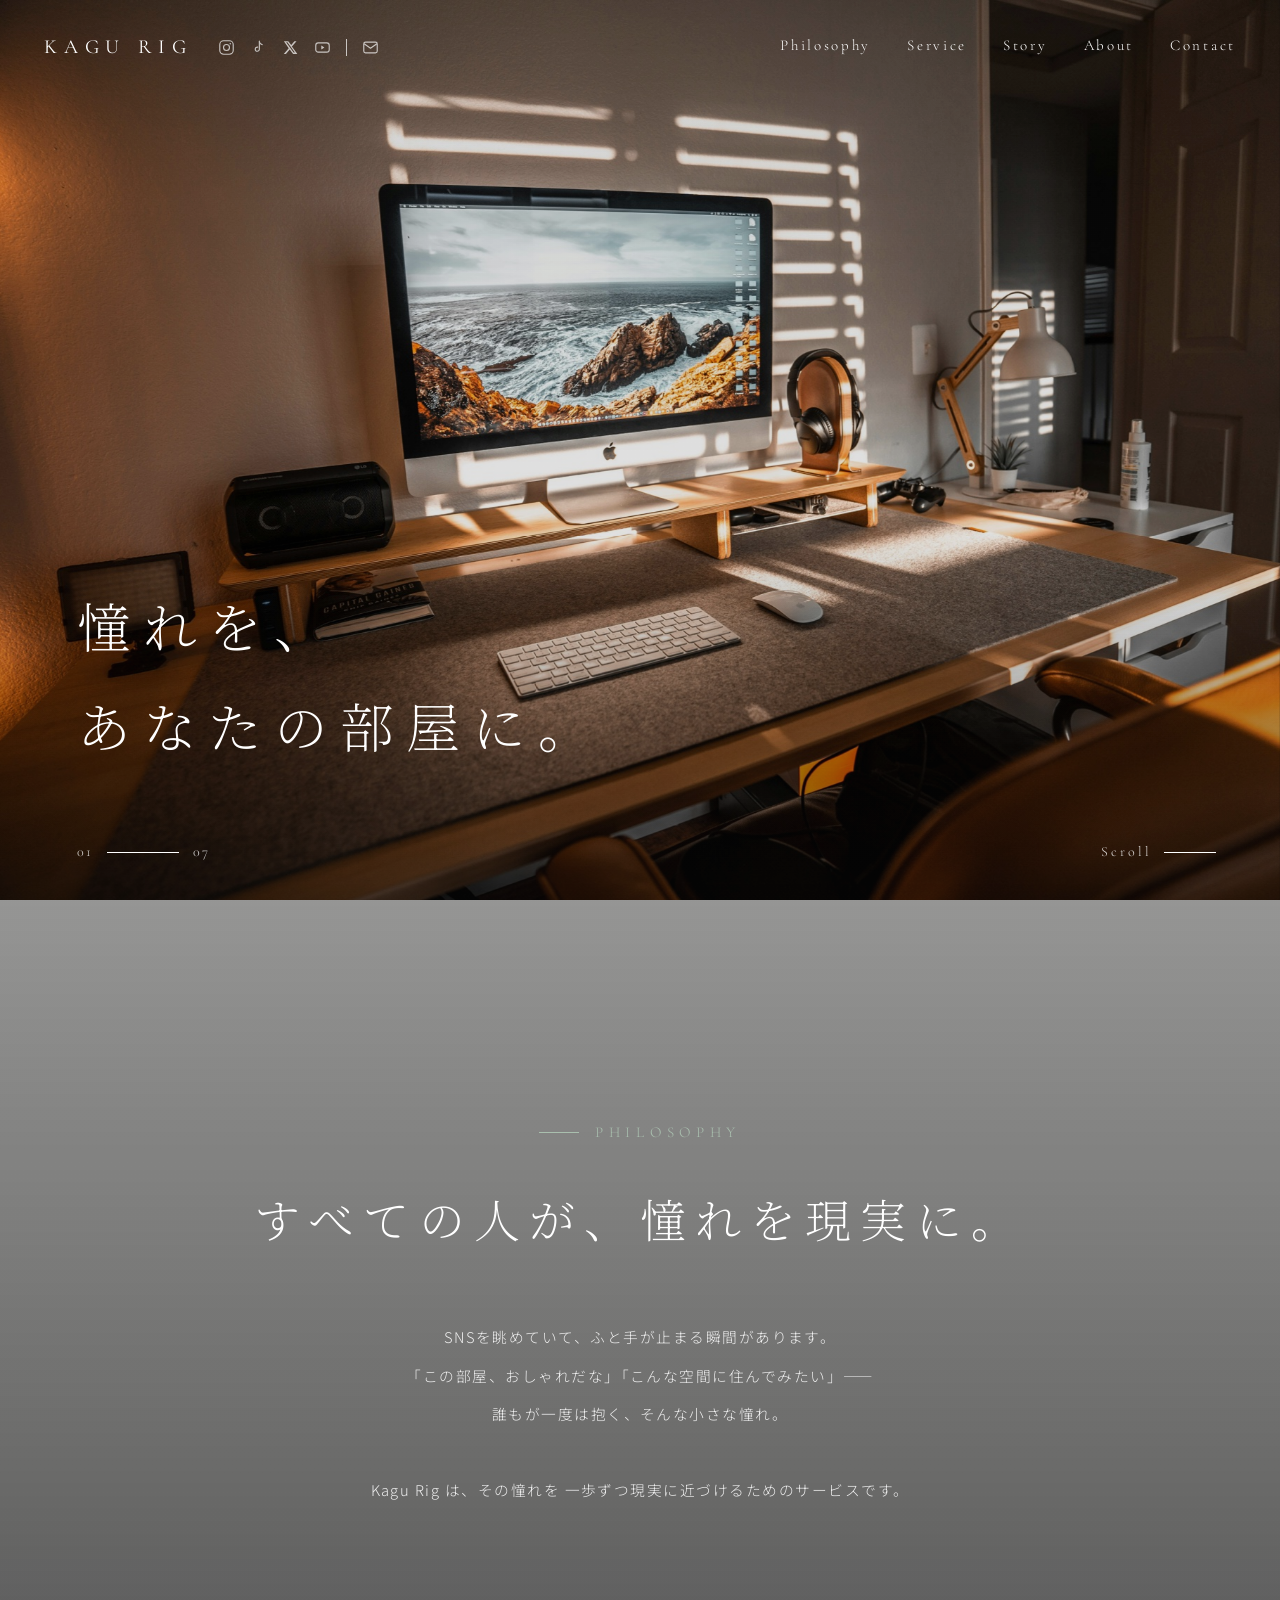
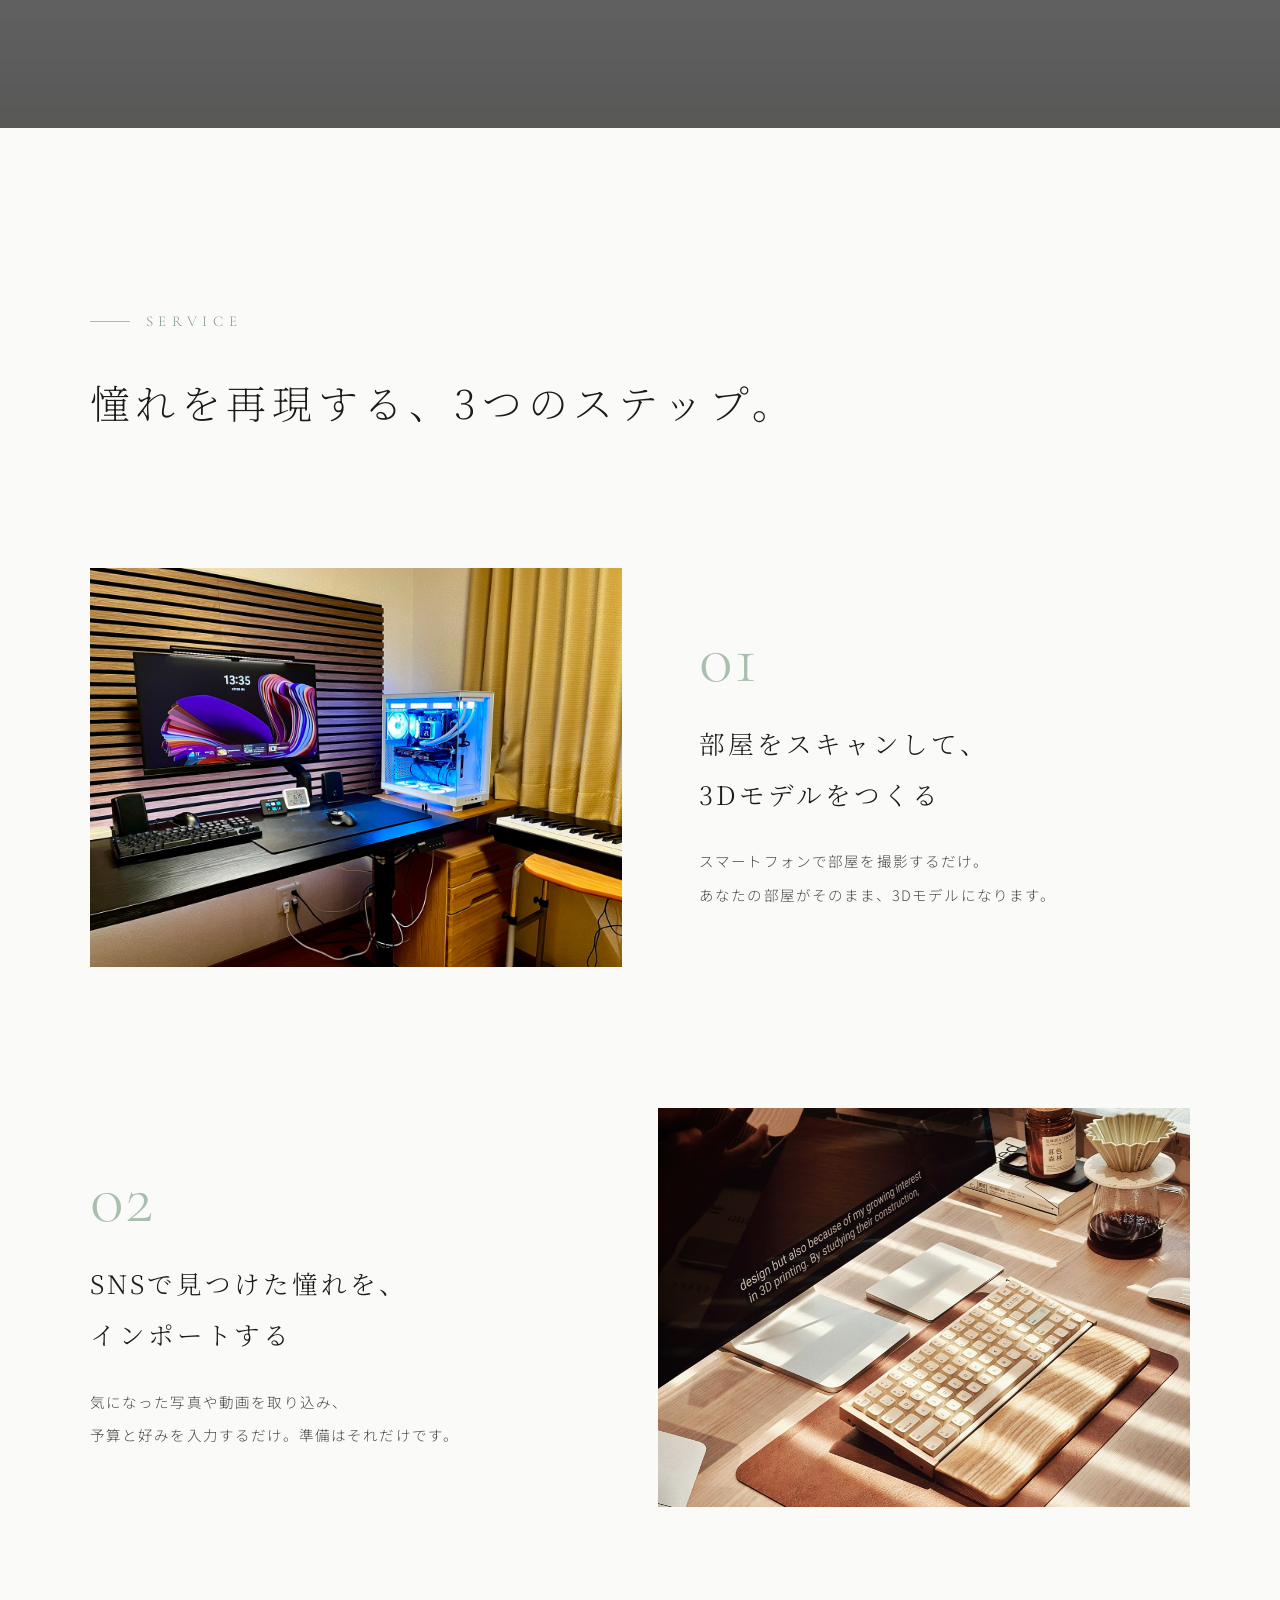
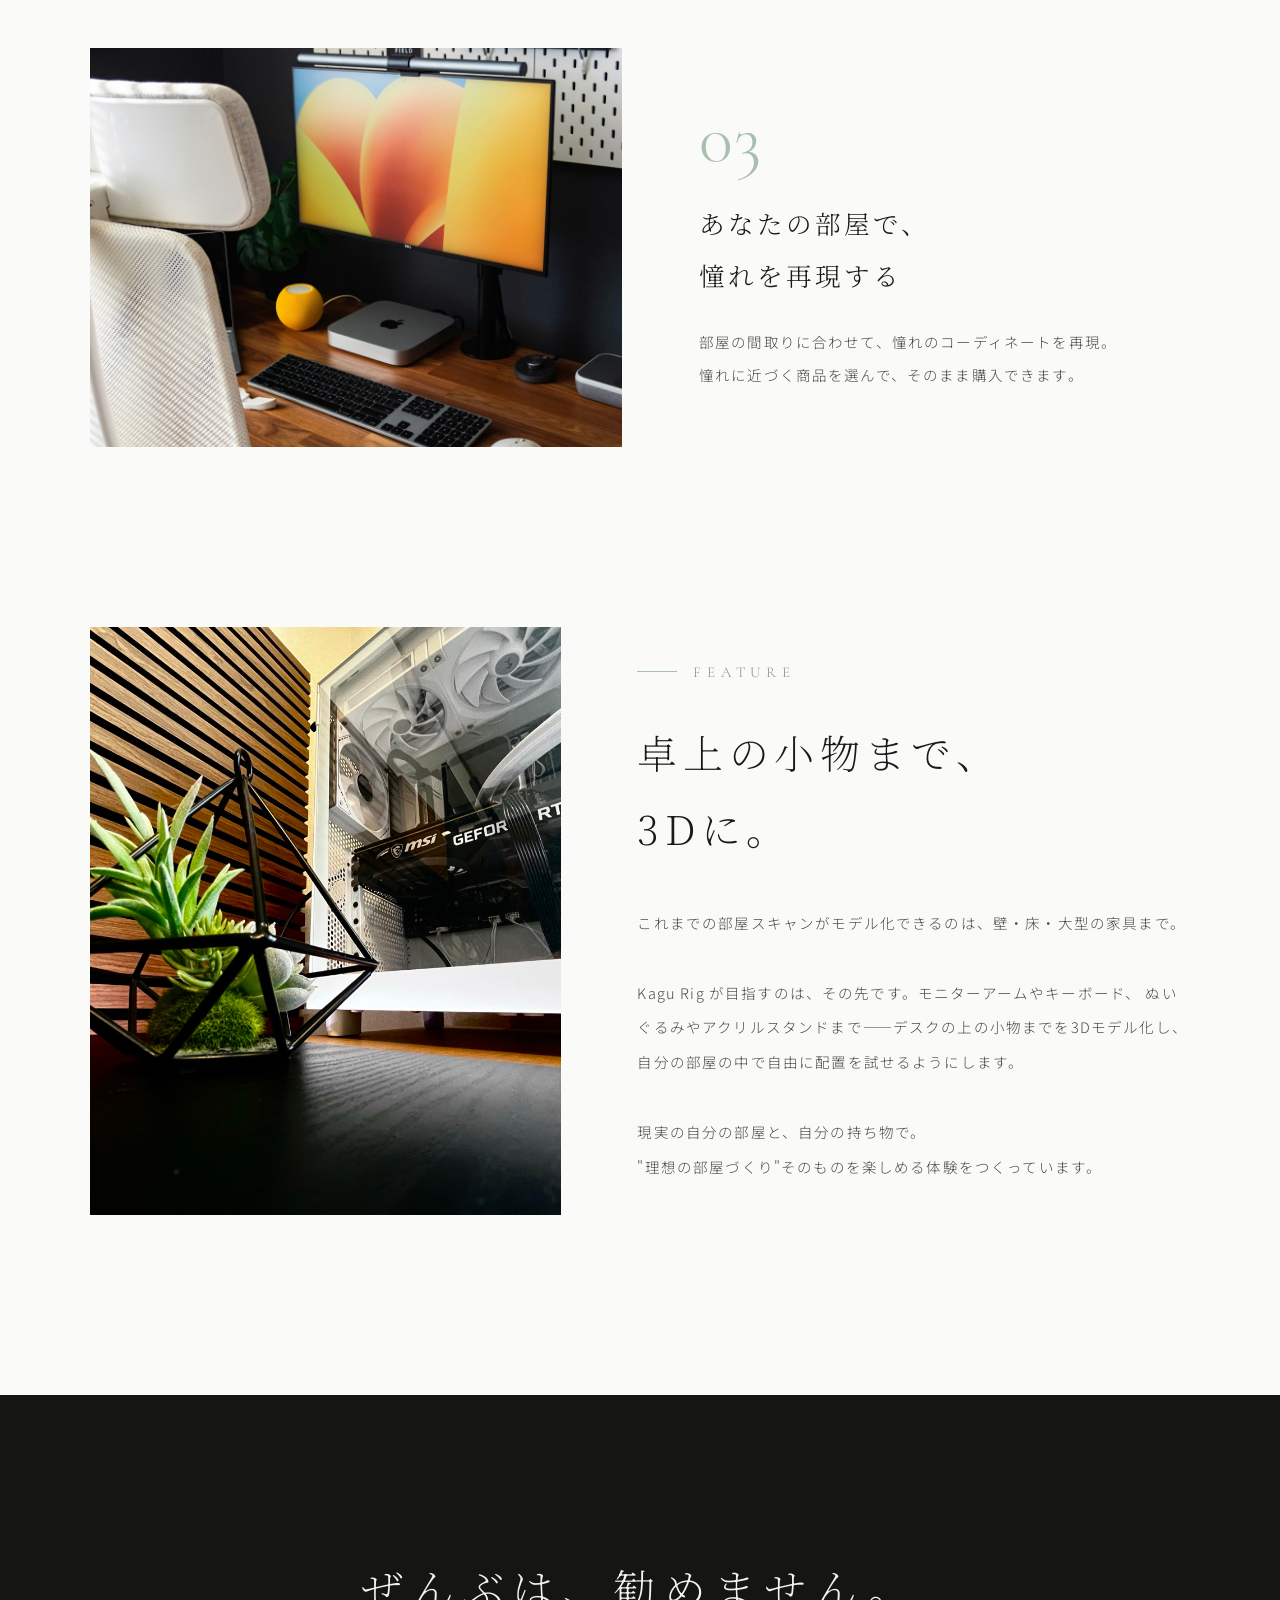
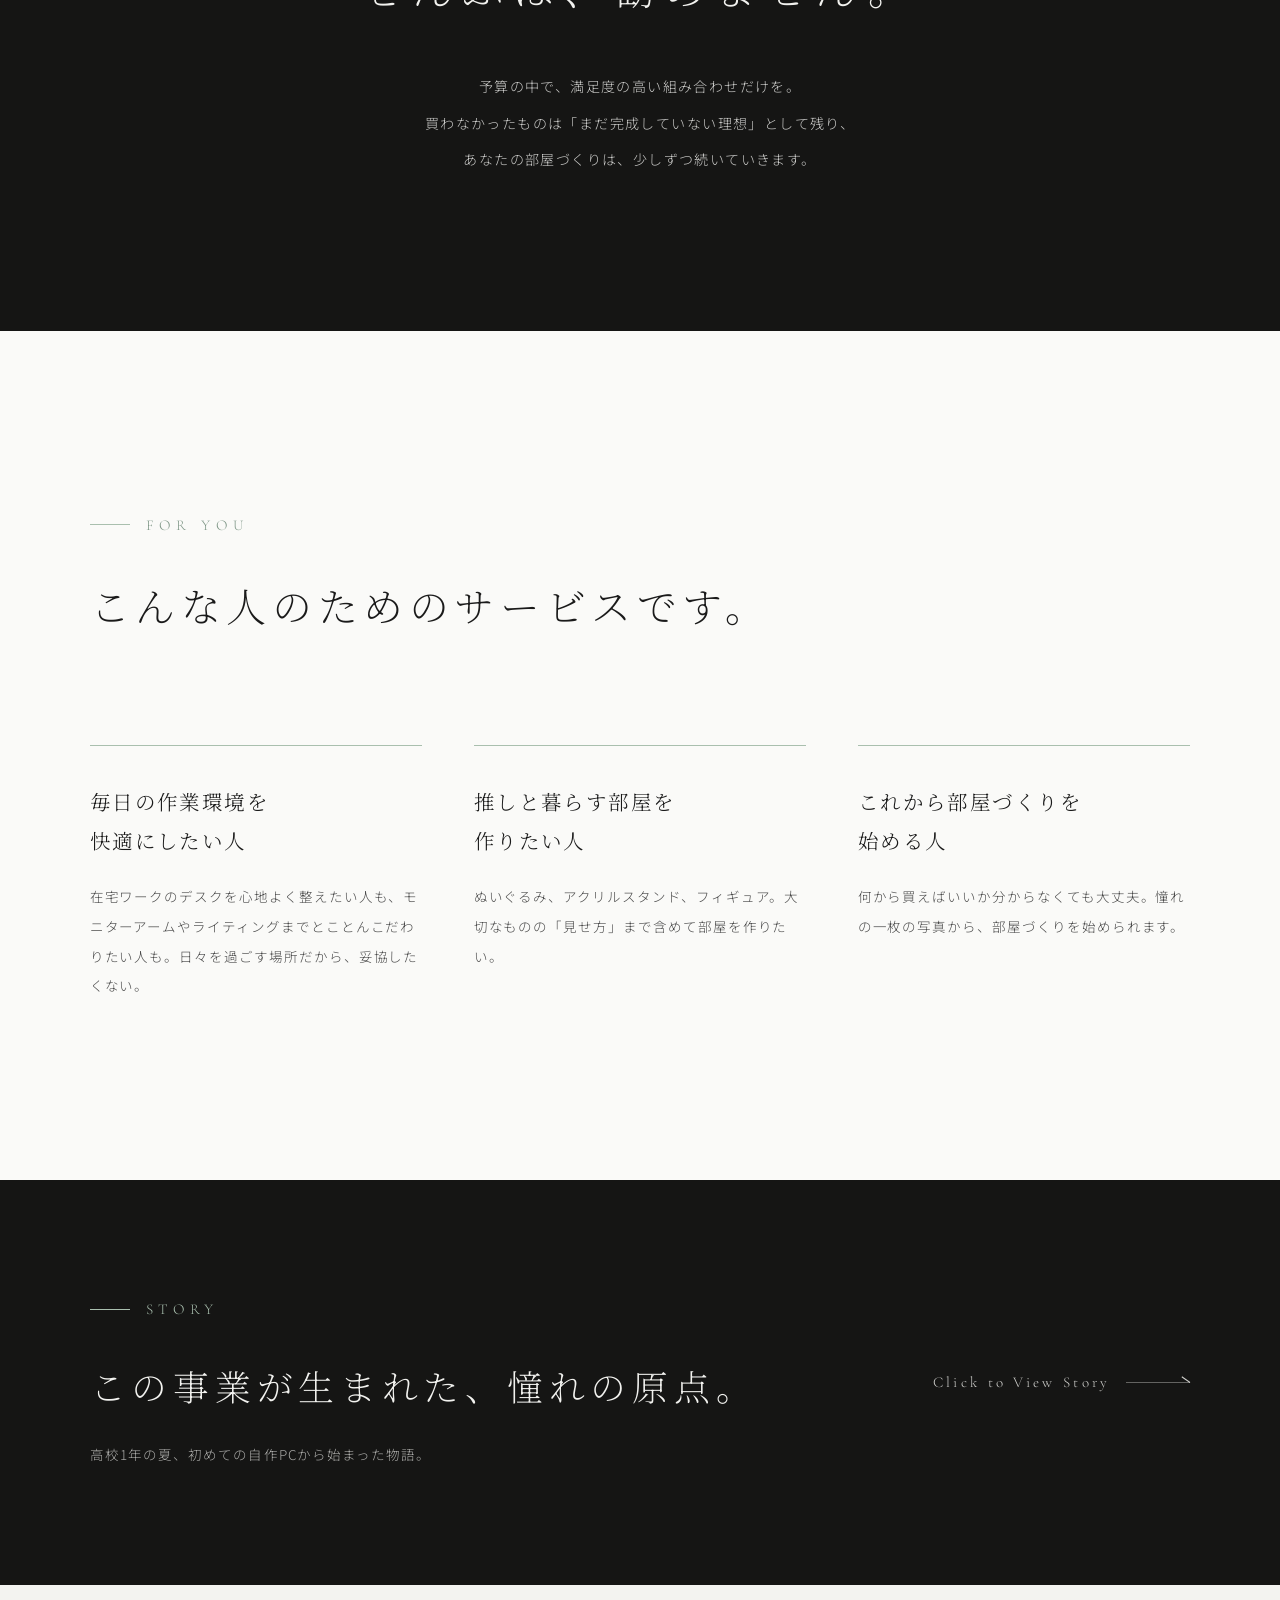
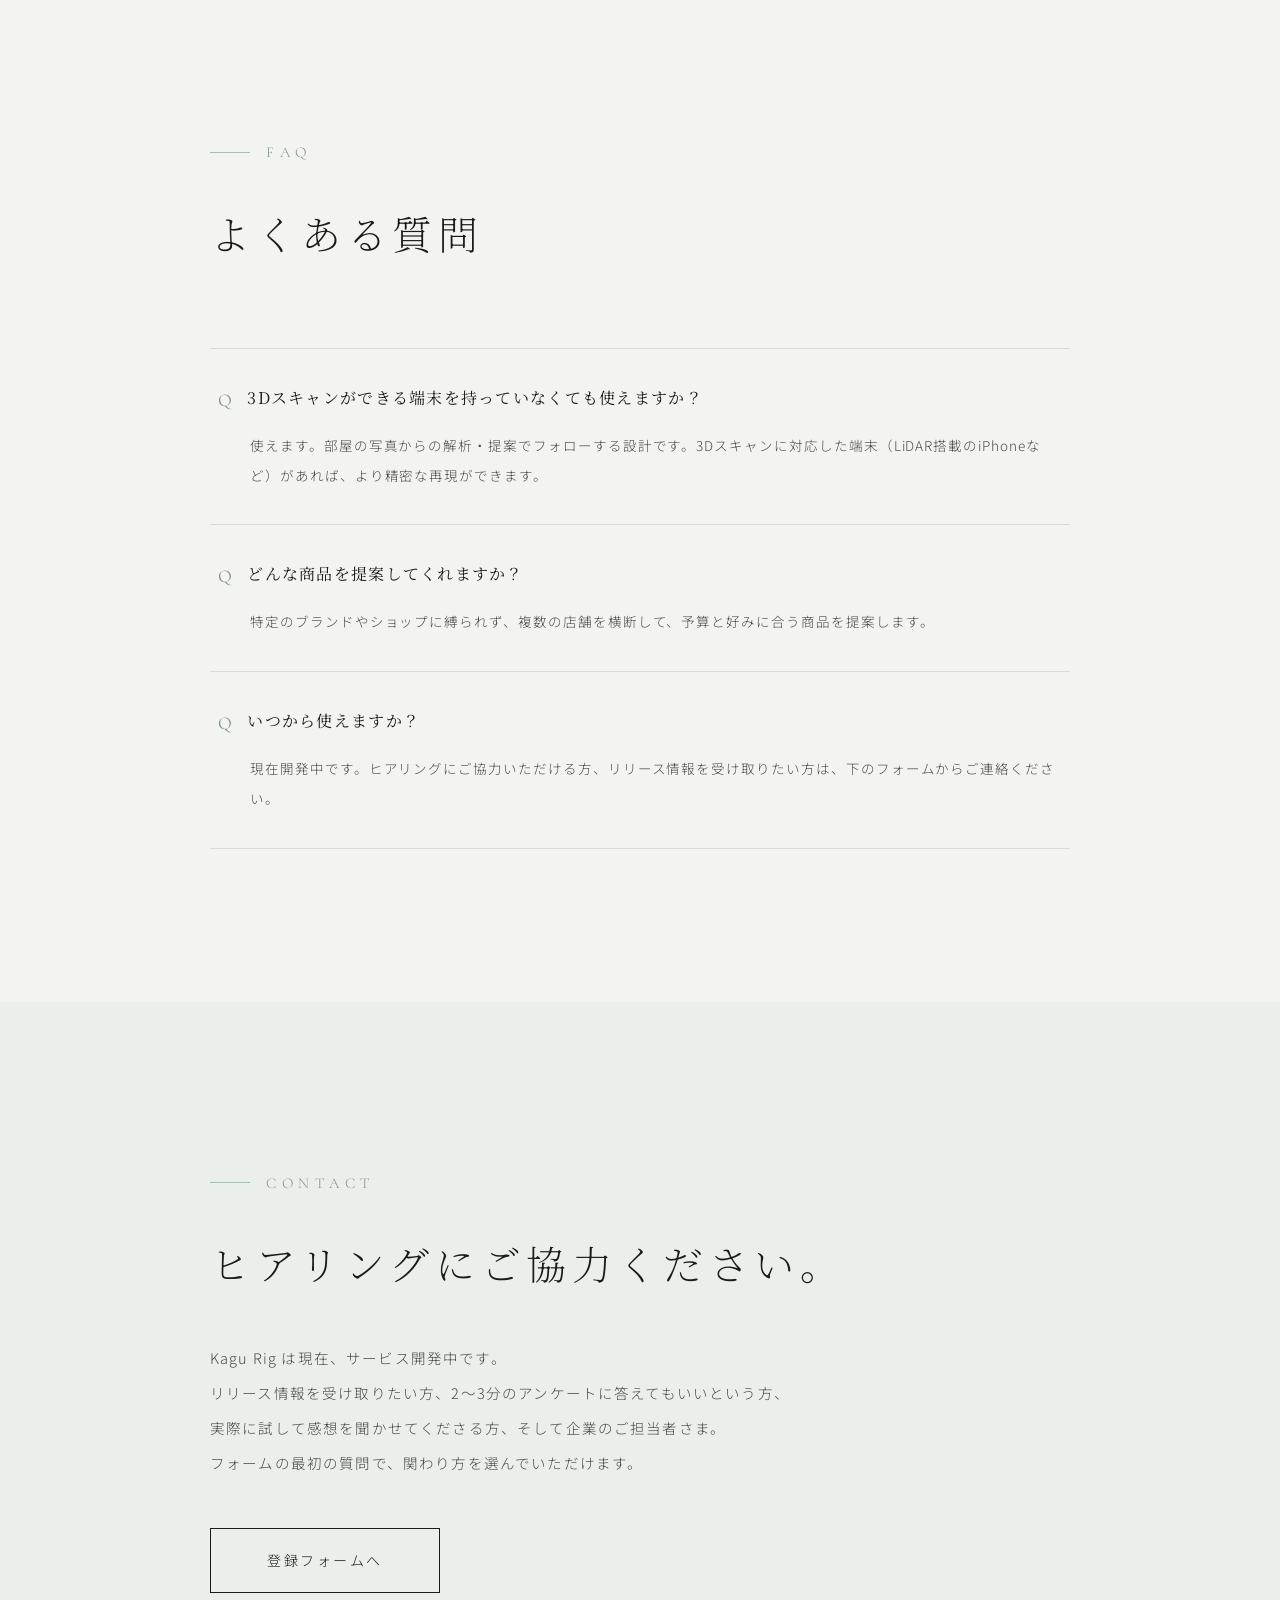
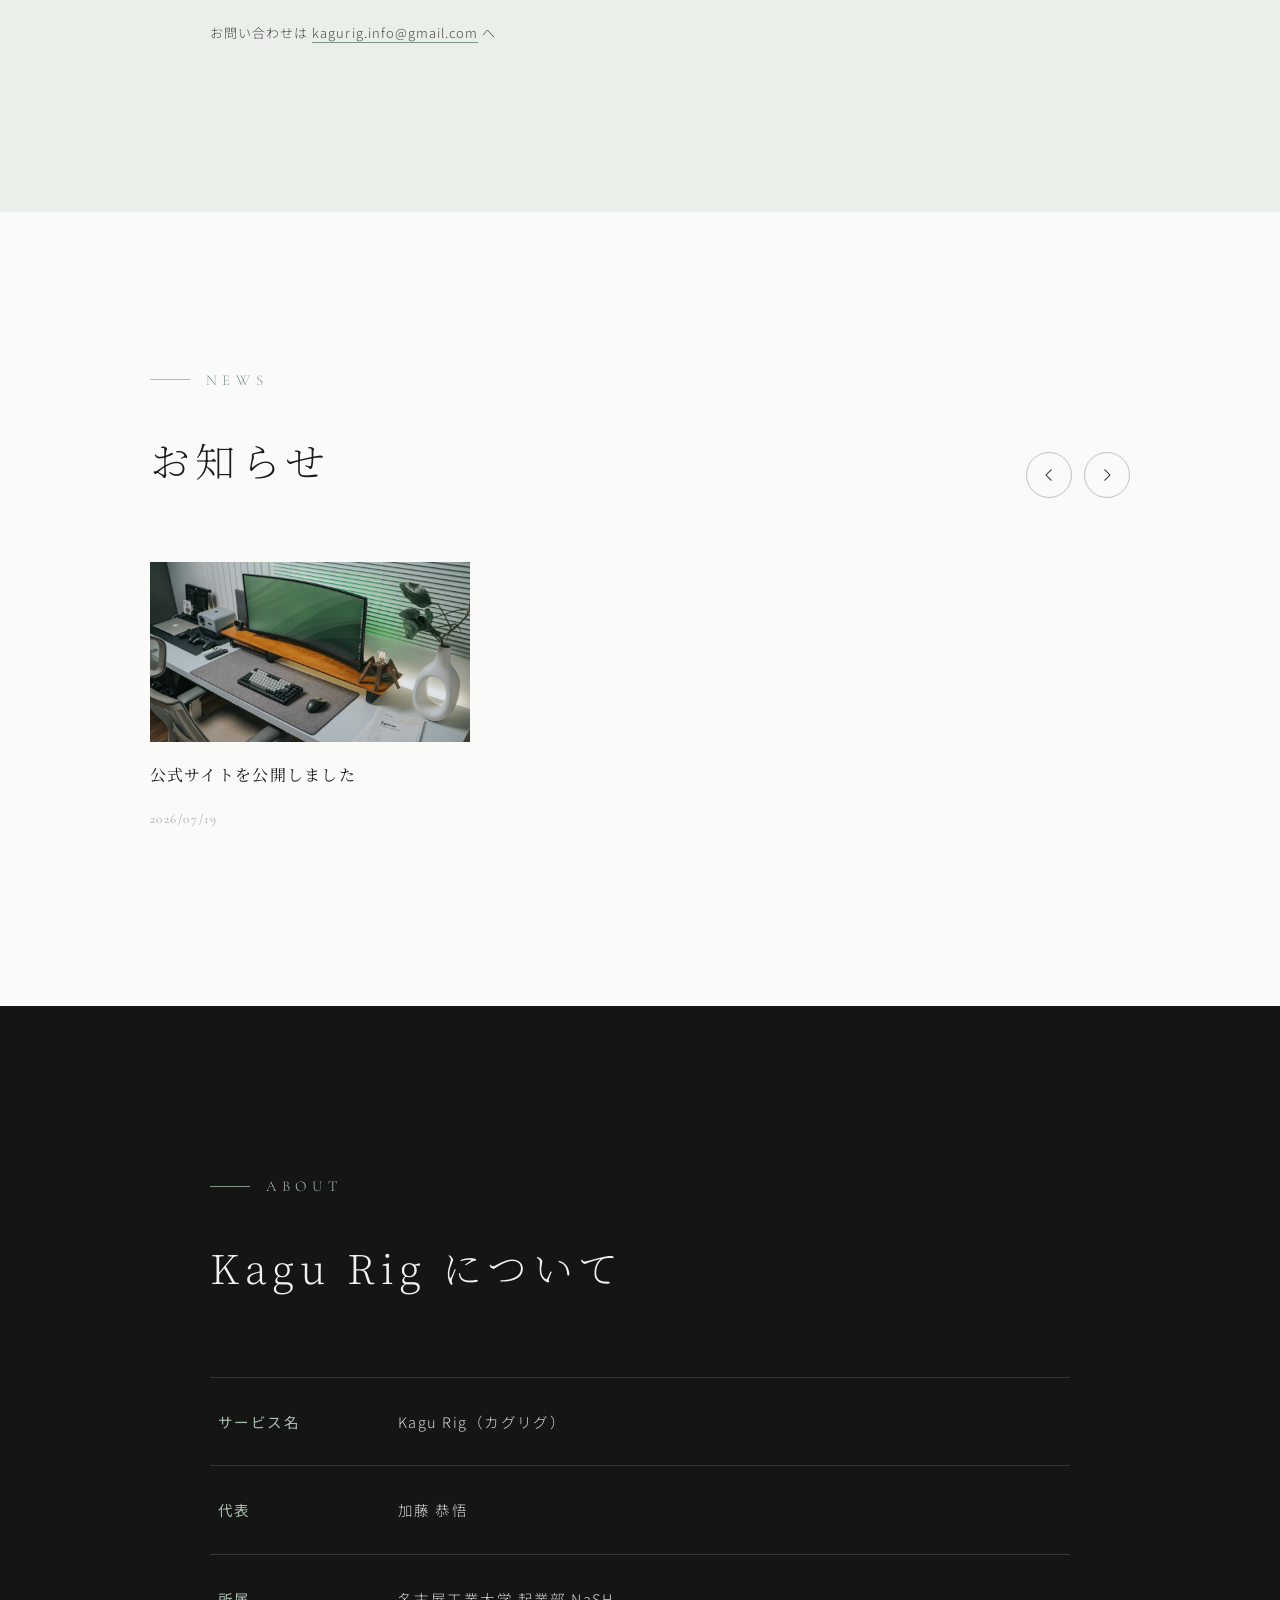
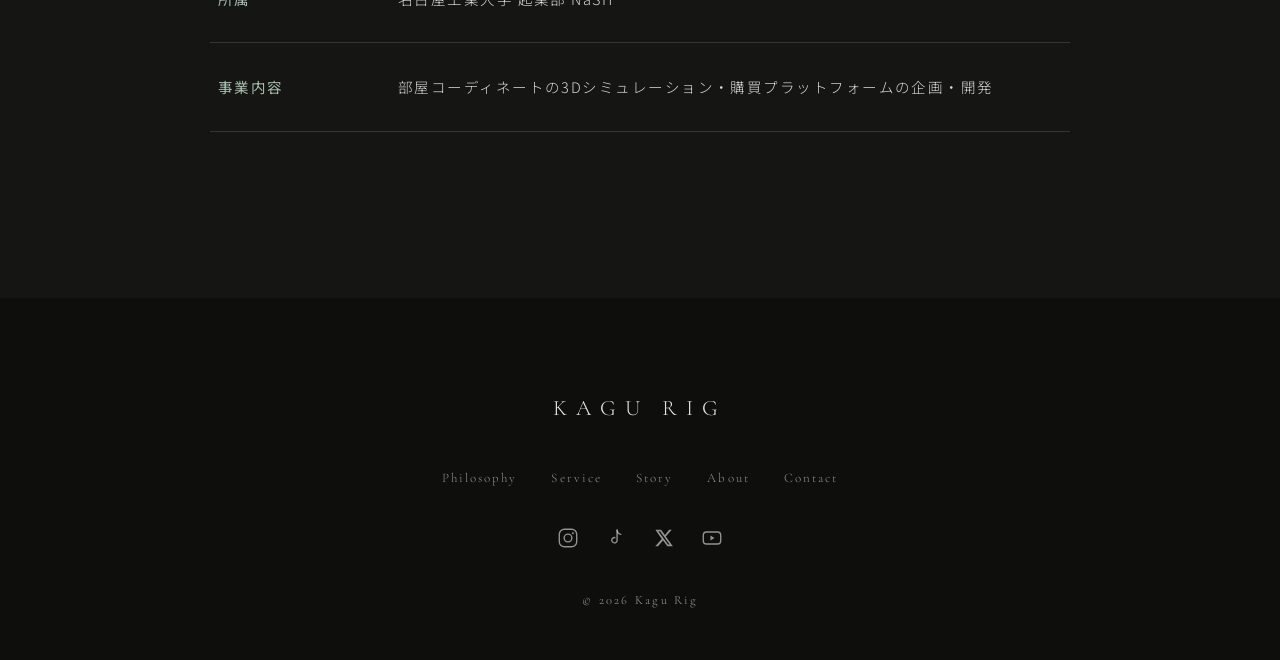
==== commit 7349dc1c: "feat: Newsセクションを追加——サムネ付き横スクロールカルーセル＋詳細記事 - Contactの下にNewsセクション。カードはサムネ＋見出し＋相対日時   （24時間以内=N時間前 / 1週" ====
--- a/index.html
+++ b/index.html
@@ -278,6 +278,27 @@
       </div>
     </section>
 
+    <!-- News：記事データは js/news-data.js で管理 -->
+    <section class="news" id="news">
+      <div class="news__inner">
+        <div class="news__head reveal">
+          <div>
+            <p class="label">News</p>
+            <h2 class="section-title">お知らせ</h2>
+          </div>
+          <div class="news__arrows" aria-hidden="false">
+            <button class="news__arrow" id="newsPrev" aria-label="前へ">
+              <svg viewBox="0 0 24 24" fill="none"><path d="M15 5l-7 7 7 7" stroke="currentColor" stroke-width="1.4" stroke-linecap="round" stroke-linejoin="round"/></svg>
+            </button>
+            <button class="news__arrow" id="newsNext" aria-label="次へ">
+              <svg viewBox="0 0 24 24" fill="none"><path d="M9 5l7 7-7 7" stroke="currentColor" stroke-width="1.4" stroke-linecap="round" stroke-linejoin="round"/></svg>
+            </button>
+          </div>
+        </div>
+        <ul class="news__list reveal" id="newsList"></ul>
+      </div>
+    </section>
+
     <!-- 会社概要 -->
     <section class="about" id="about">
       <div class="about__inner reveal">
@@ -334,6 +355,7 @@
 
   </main>
 
+  <script src="js/news-data.js"></script>
   <script src="js/main.js"></script>
 </body>
 </html>
--- a/css/style.css
+++ b/css/style.css
@@ -689,7 +689,115 @@
   color: var(--sage-deep);
 }
 
-/* ---------- Storyページ ---------- */
+/* ---------- News ---------- */
+
+.news {
+  background: var(--paper);
+  padding: clamp(110px, 12vw, 170px) 0 clamp(120px, 13vw, 180px);
+}
+
+.news__inner {
+  max-width: 1160px;
+  margin: 0 auto;
+  padding: 0 clamp(24px, 7vw, 120px);
+}
+
+.news__head {
+  display: flex;
+  align-items: flex-end;
+  justify-content: space-between;
+  gap: 24px;
+  margin-bottom: clamp(48px, 5vw, 72px);
+}
+
+.news__arrows { display: flex; gap: 12px; }
+.news__arrow {
+  width: 46px;
+  height: 46px;
+  border: 1px solid rgba(26, 26, 26, .25);
+  border-radius: 50%;
+  background: none;
+  color: var(--ink);
+  cursor: pointer;
+  display: flex;
+  align-items: center;
+  justify-content: center;
+  transition: background .4s var(--ease), color .4s var(--ease), border-color .4s;
+}
+.news__arrow svg { width: 18px; height: 18px; }
+.news__arrow:hover {
+  background: var(--ink);
+  color: var(--paper);
+  border-color: var(--ink);
+}
+
+/* 横スクロールのカード列（スワイプ／矢印で遡れる） */
+.news__list {
+  list-style: none;
+  display: flex;
+  gap: 28px;
+  overflow-x: auto;
+  scroll-snap-type: x mandatory;
+  -webkit-overflow-scrolling: touch;
+  scrollbar-width: none;           /* Firefox */
+  padding-bottom: 8px;
+}
+.news__list::-webkit-scrollbar { display: none; }
+
+.news__item {
+  flex: 0 0 min(320px, 78vw);
+  scroll-snap-align: start;
+}
+
+.news__card { display: block; }
+
+.news__thumb {
+  display: block;
+  overflow: hidden;
+  aspect-ratio: 16 / 9;
+  margin-bottom: 18px;
+}
+.news__thumb img {
+  width: 100%;
+  height: 100%;
+  object-fit: cover;
+  transition: transform 1s var(--ease);
+}
+.news__card:hover .news__thumb img { transform: scale(1.05); }
+
+.news__title {
+  display: block;
+  font-family: var(--serif);
+  font-weight: 400;
+  font-size: 16px;
+  letter-spacing: .08em;
+  line-height: 1.9;
+  margin-bottom: 10px;
+  transition: color .4s;
+}
+.news__card:hover .news__title { color: var(--sage-deep); }
+
+.news__date {
+  font-family: var(--en);
+  font-size: 13px;
+  letter-spacing: .12em;
+  color: var(--gray);
+}
+
+/* ---------- Storyページ・記事ページ ---------- */
+
+.article-date {
+  margin-top: 26px;
+  font-family: var(--en);
+  font-size: 14px;
+  letter-spacing: .14em;
+  color: var(--gray);
+}
+
+.article-link {
+  color: var(--sage-deep);
+  border-bottom: 1px solid var(--sage);
+}
 
 .page-header {
   background: var(--paper);
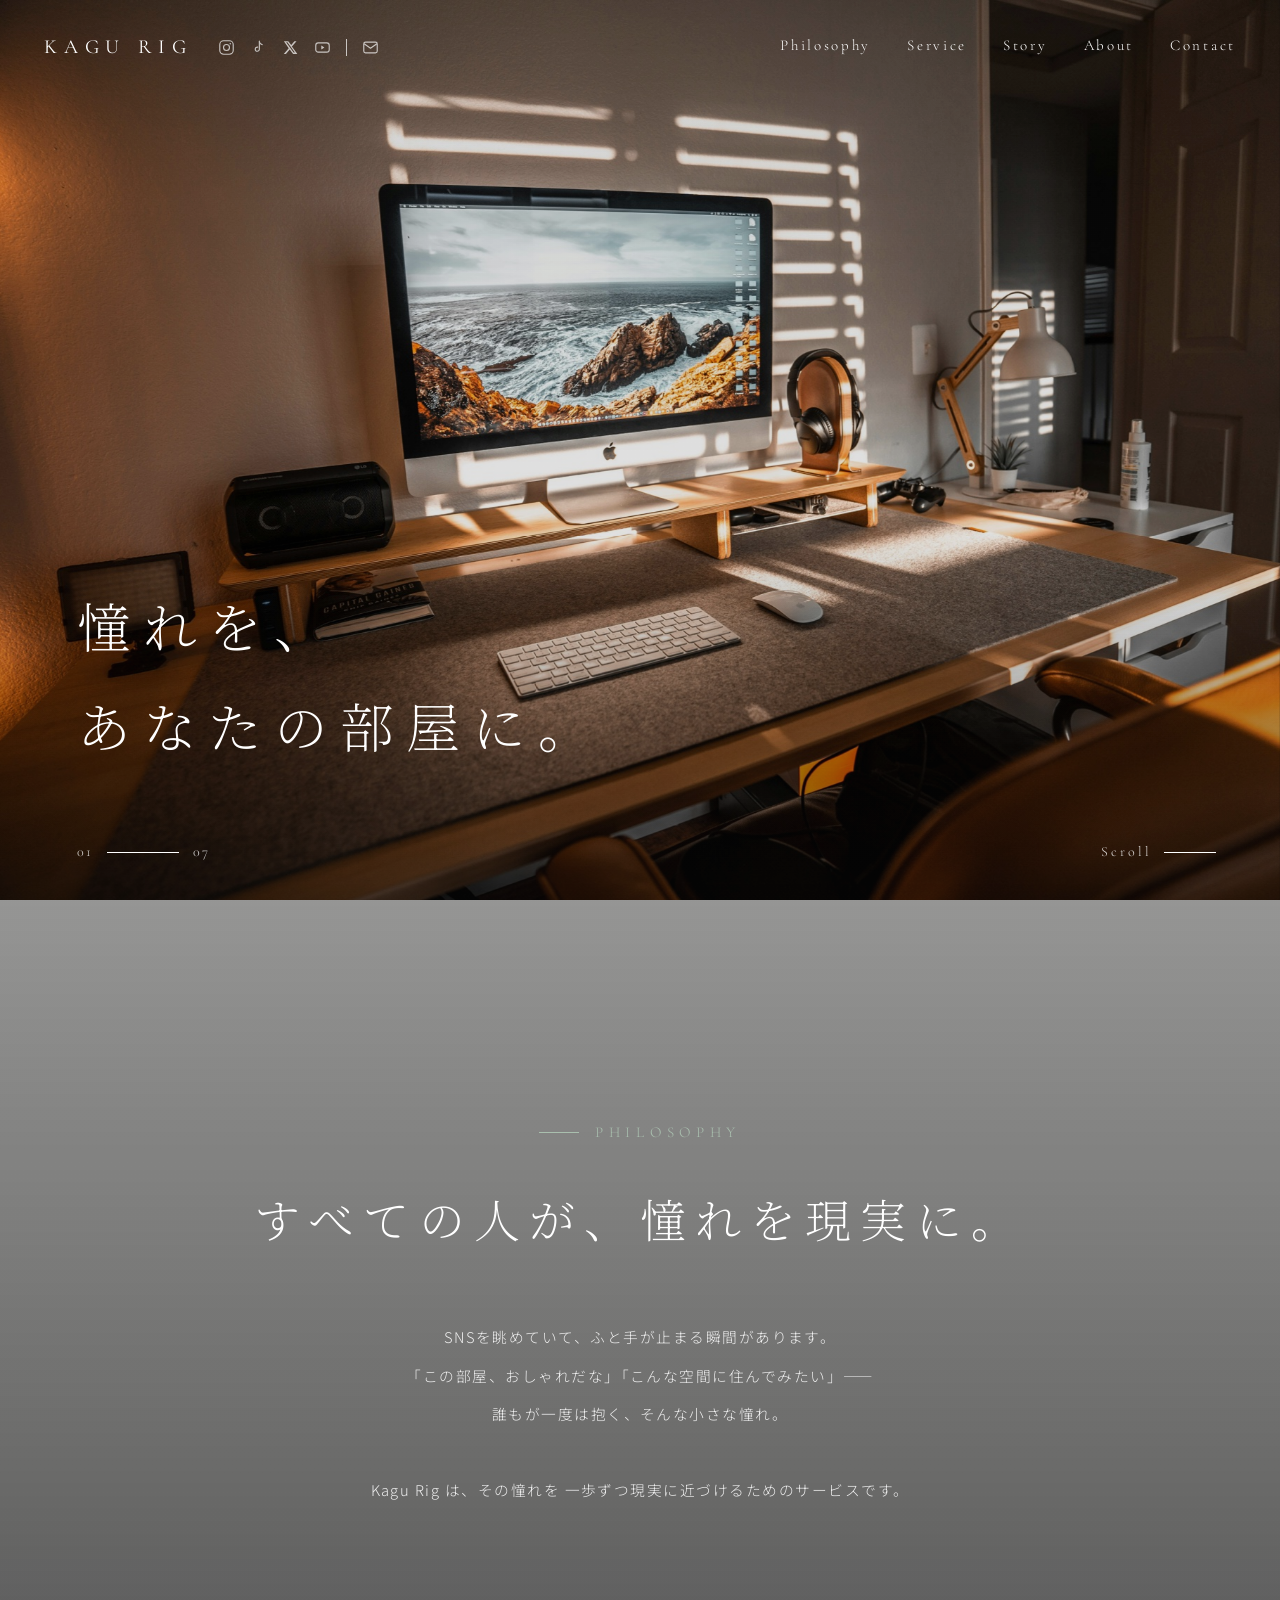
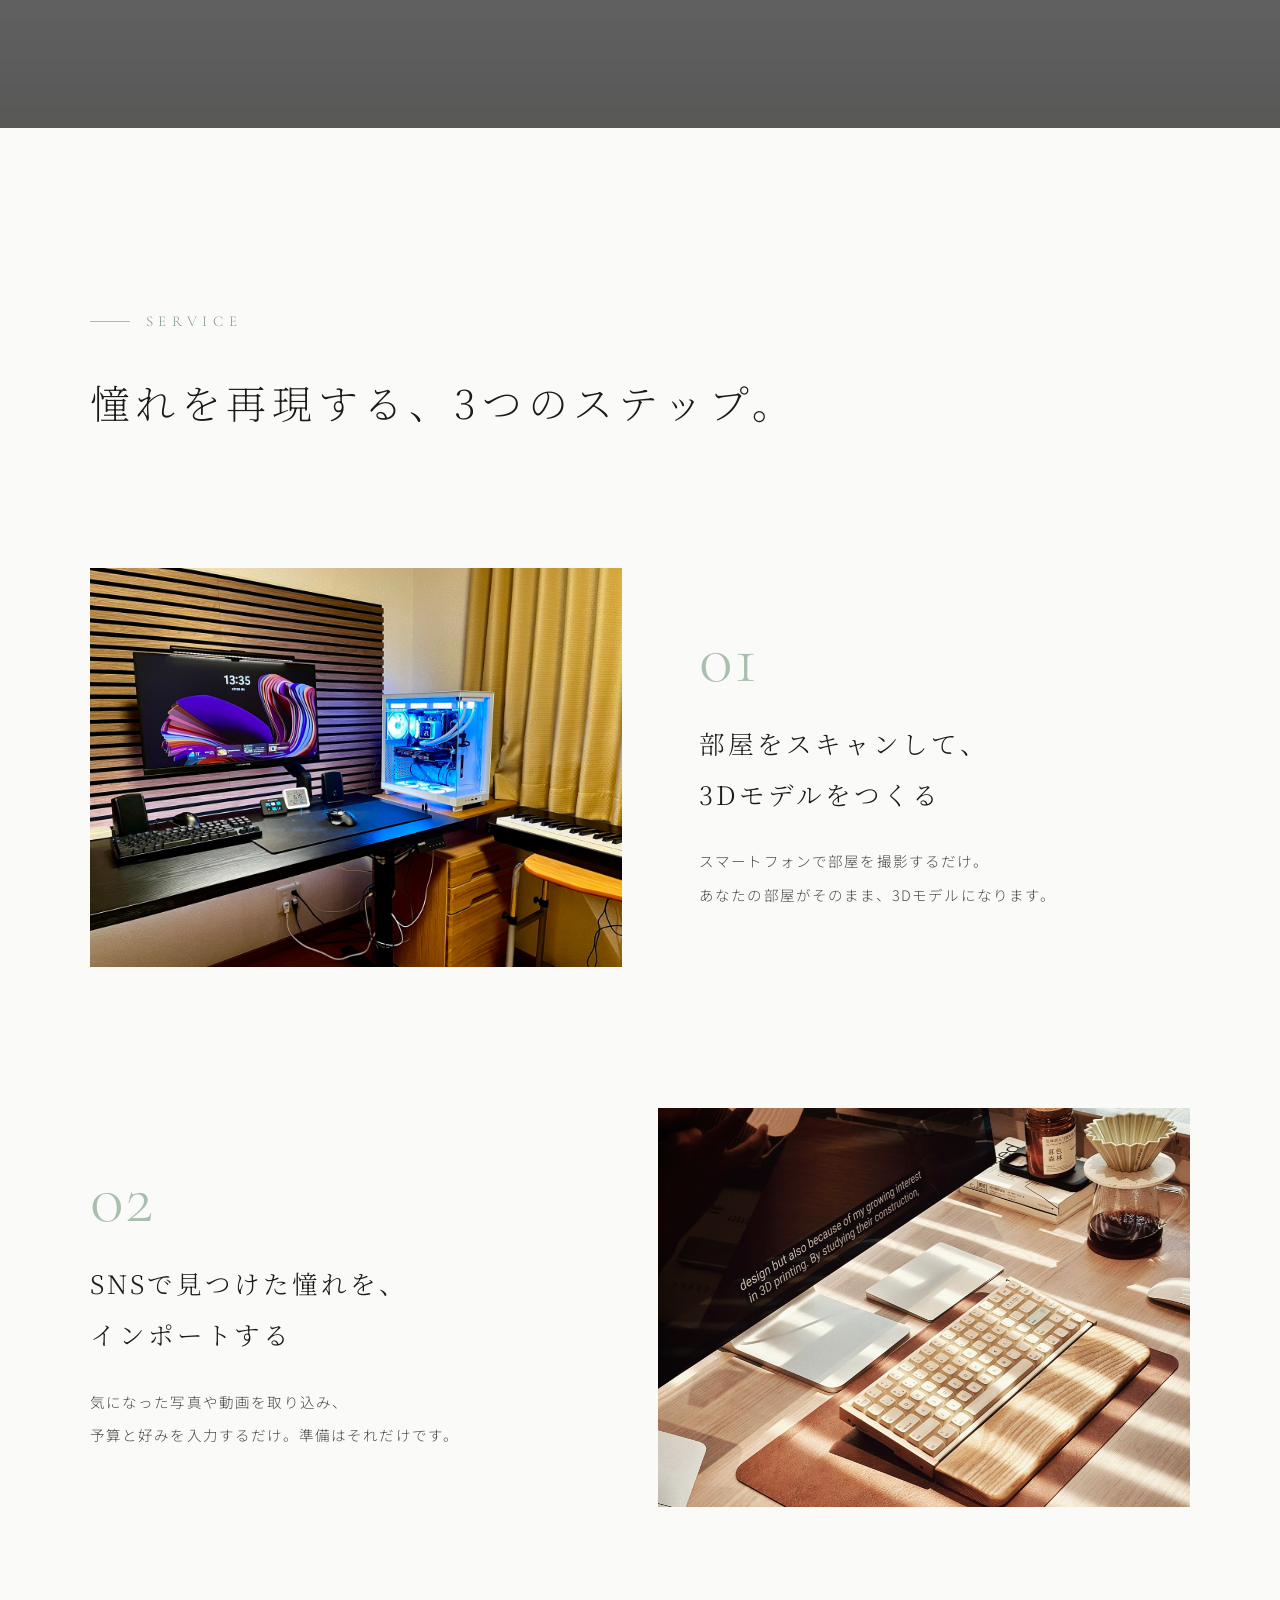
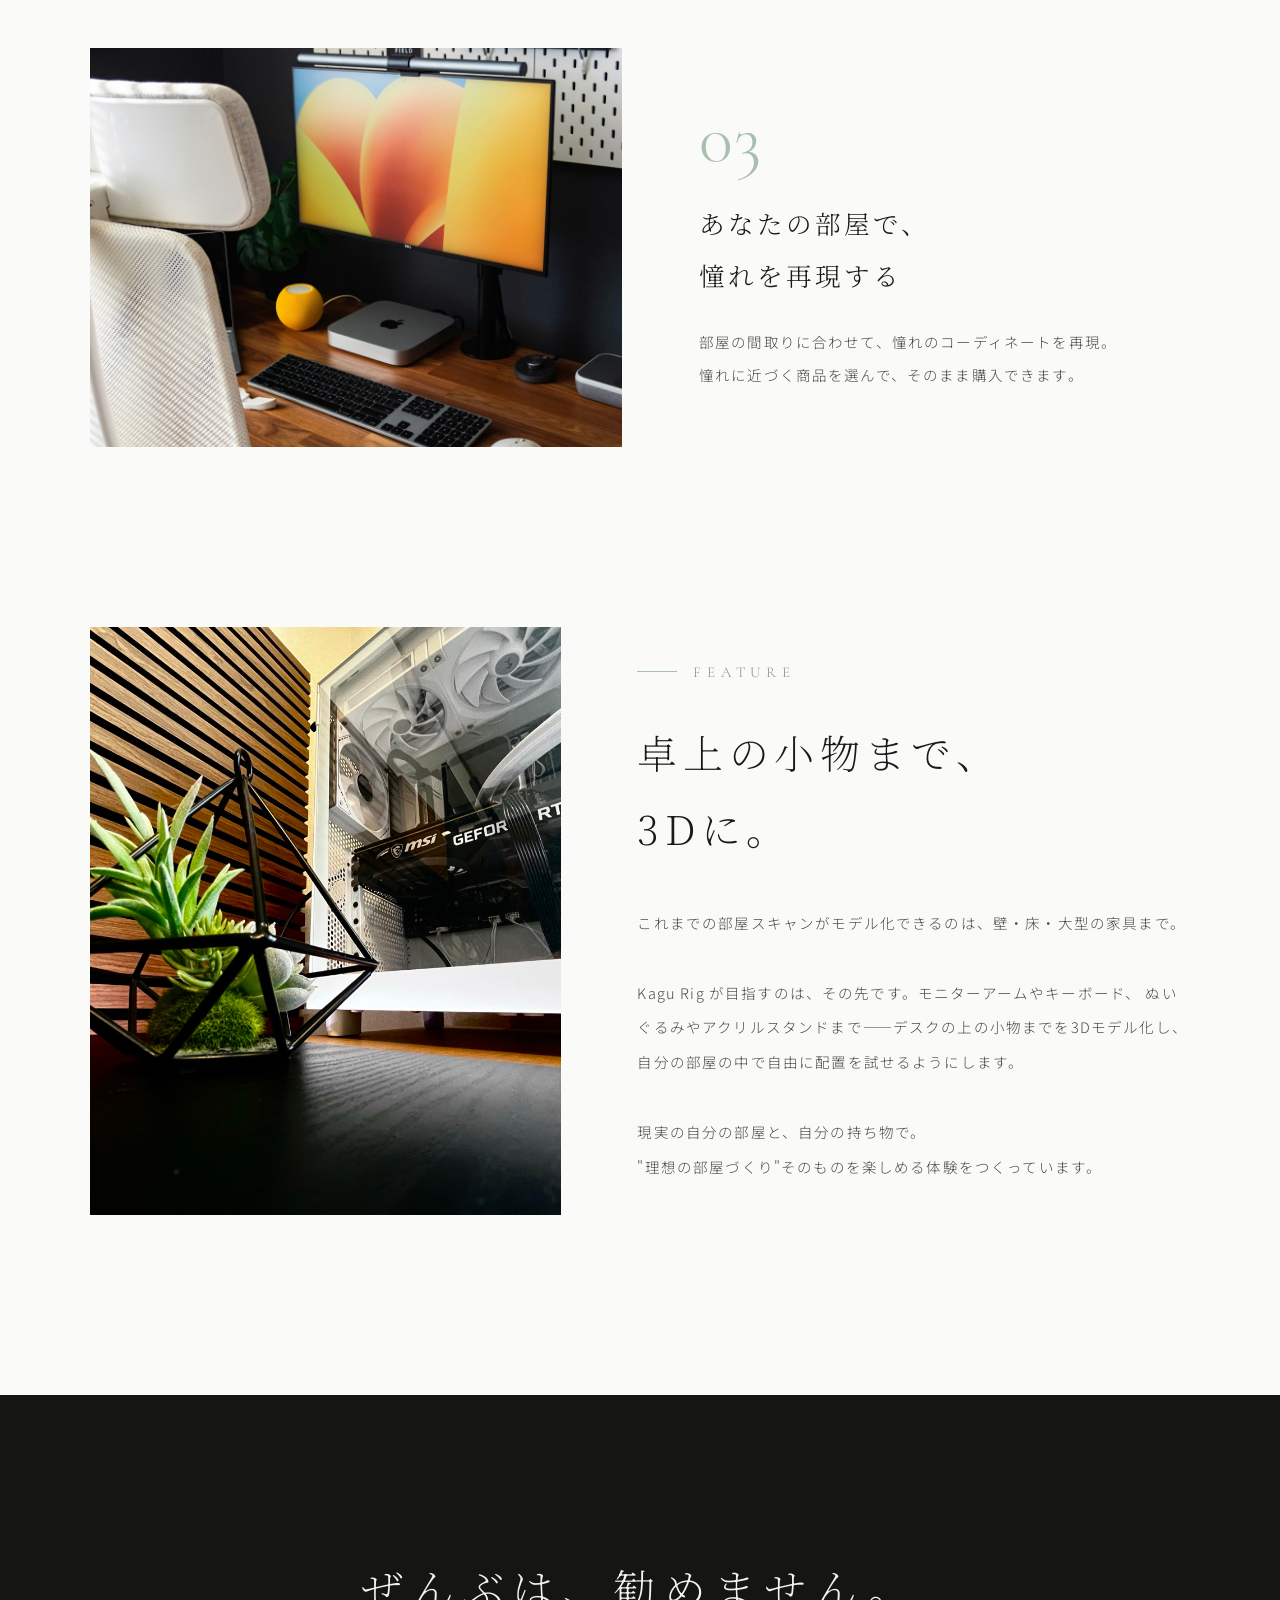
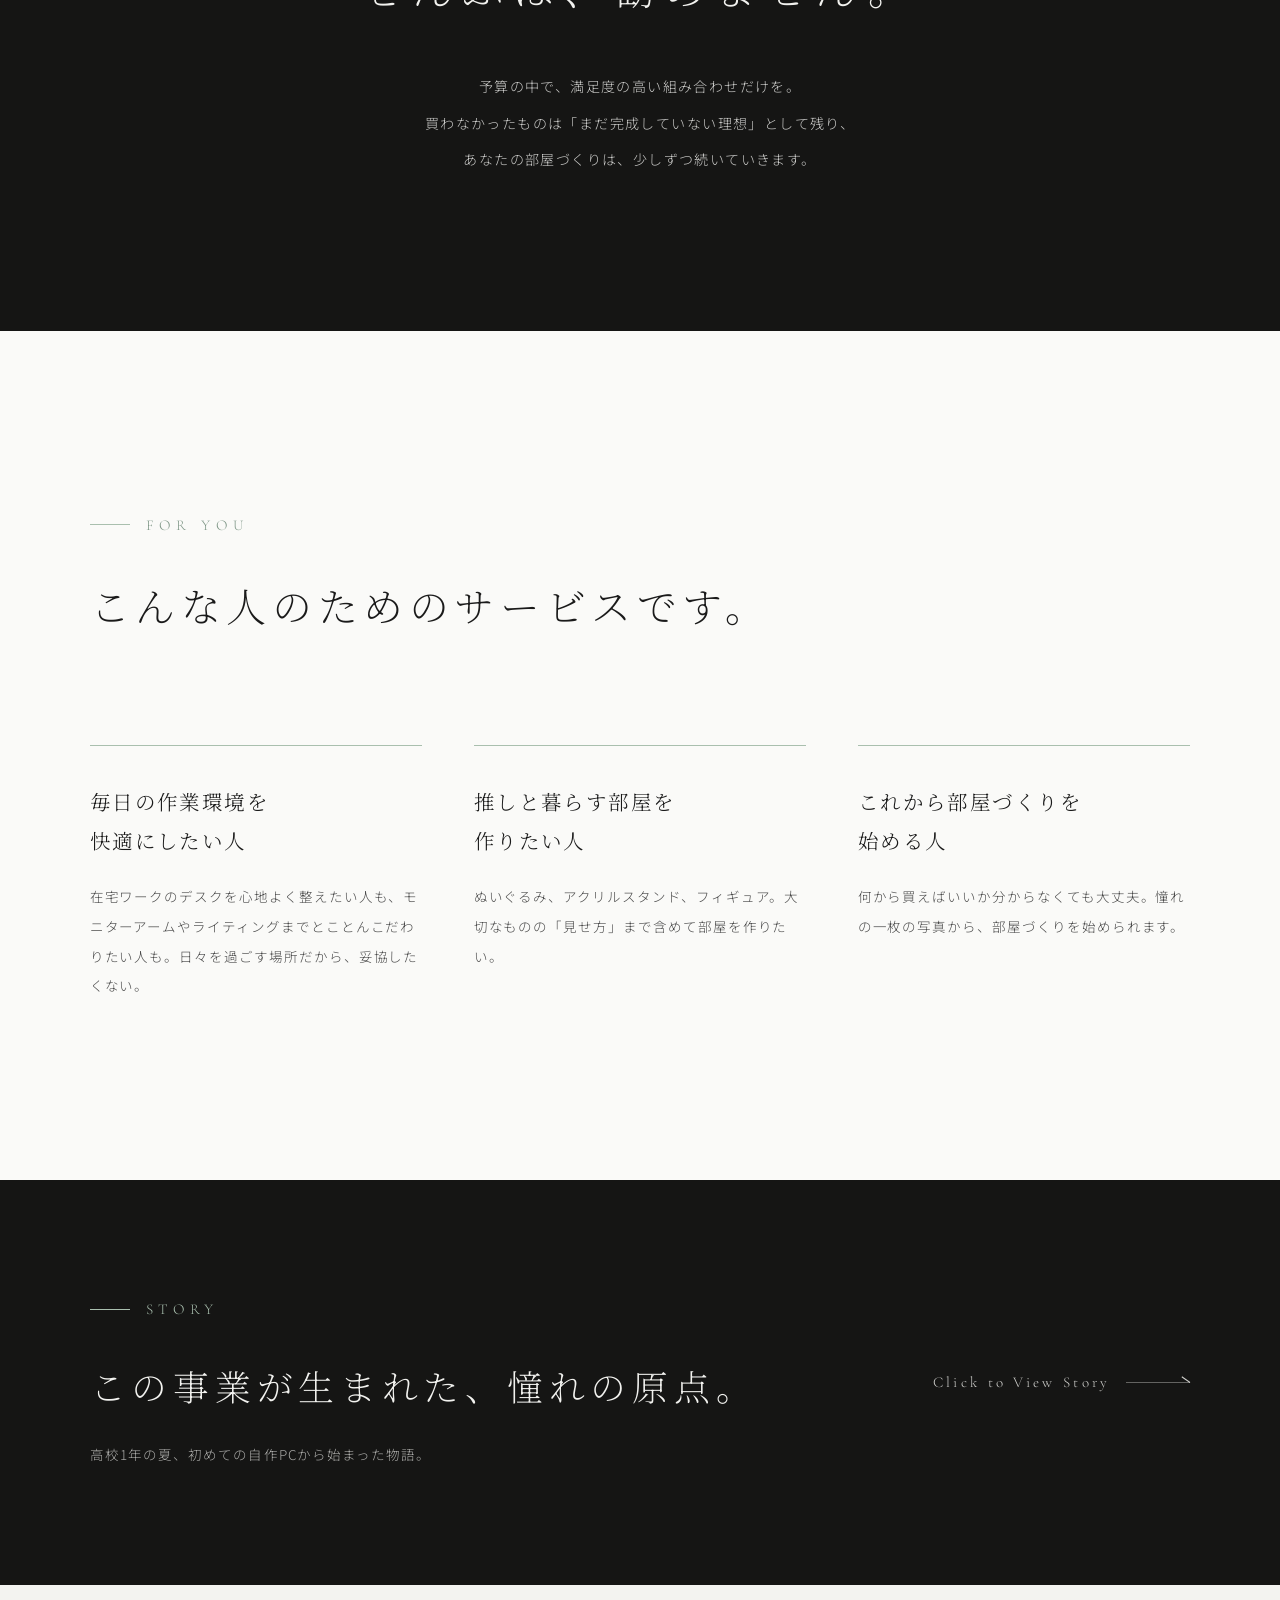
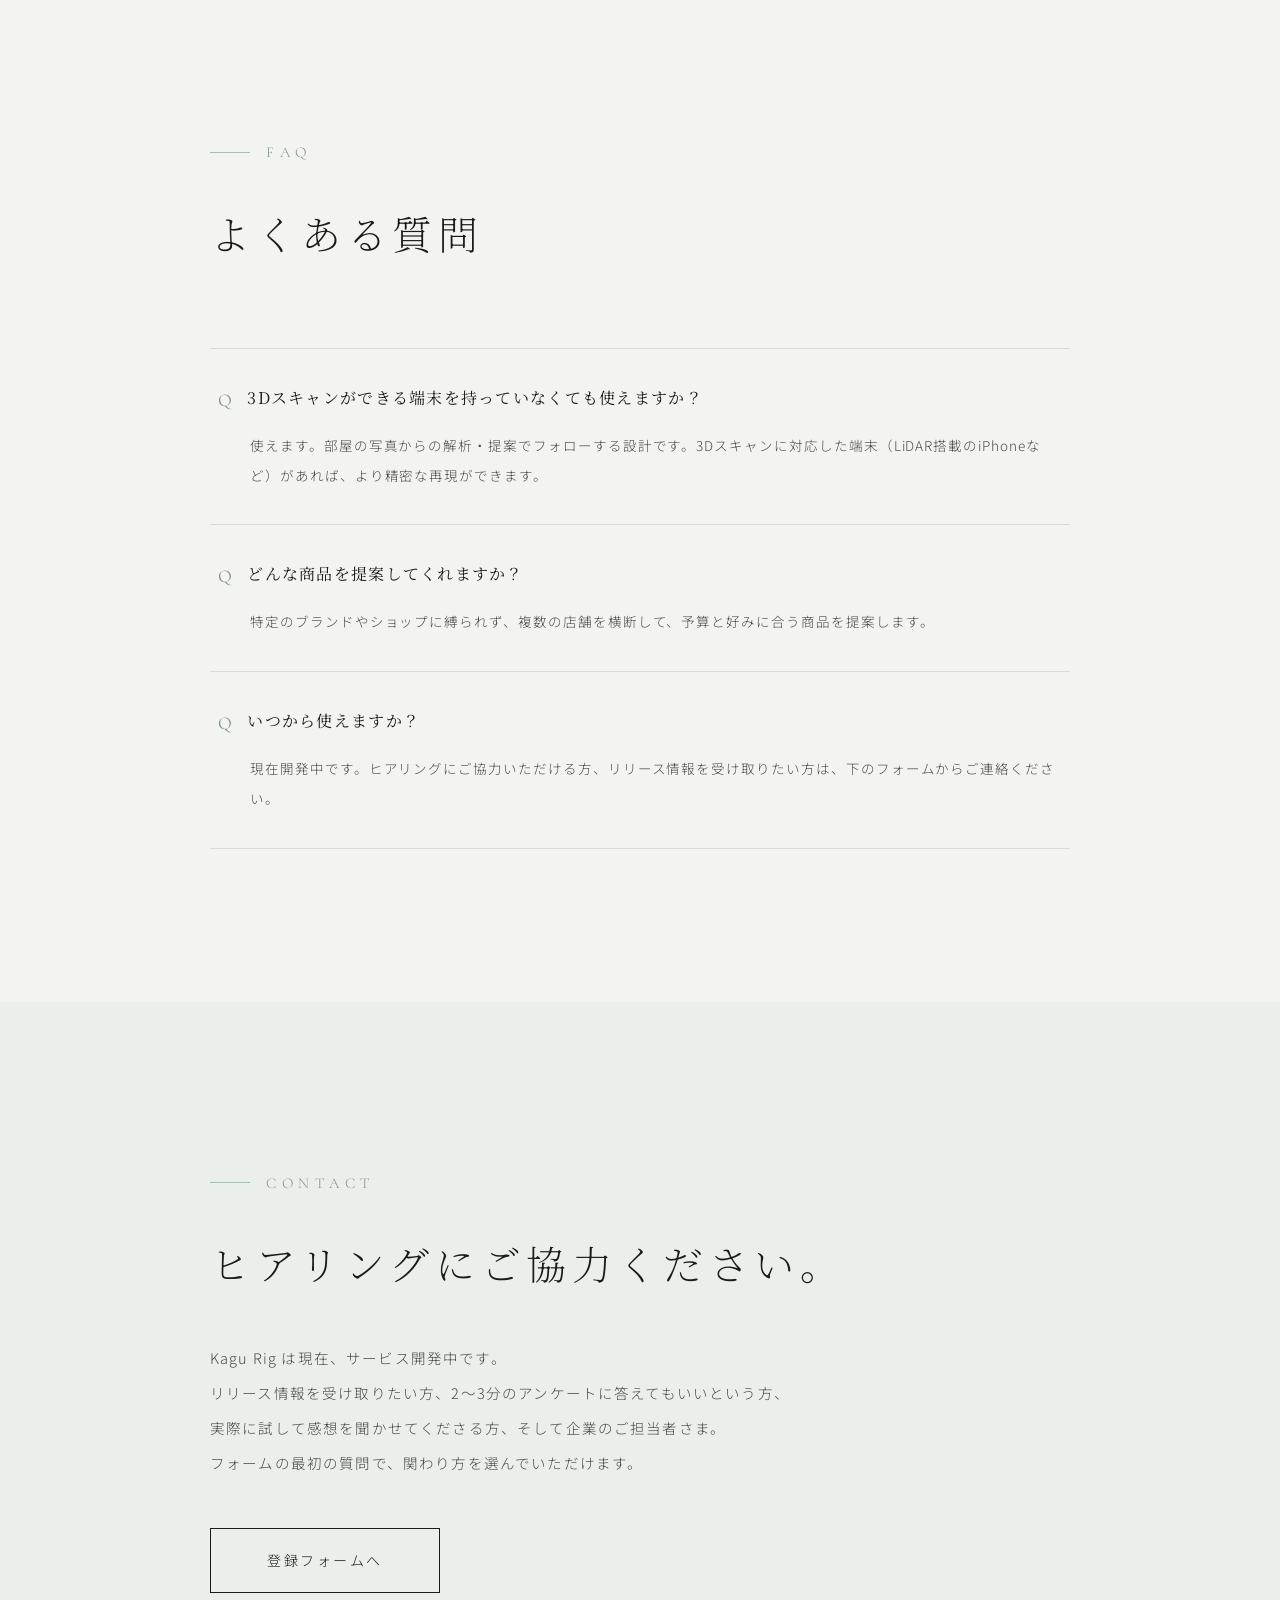
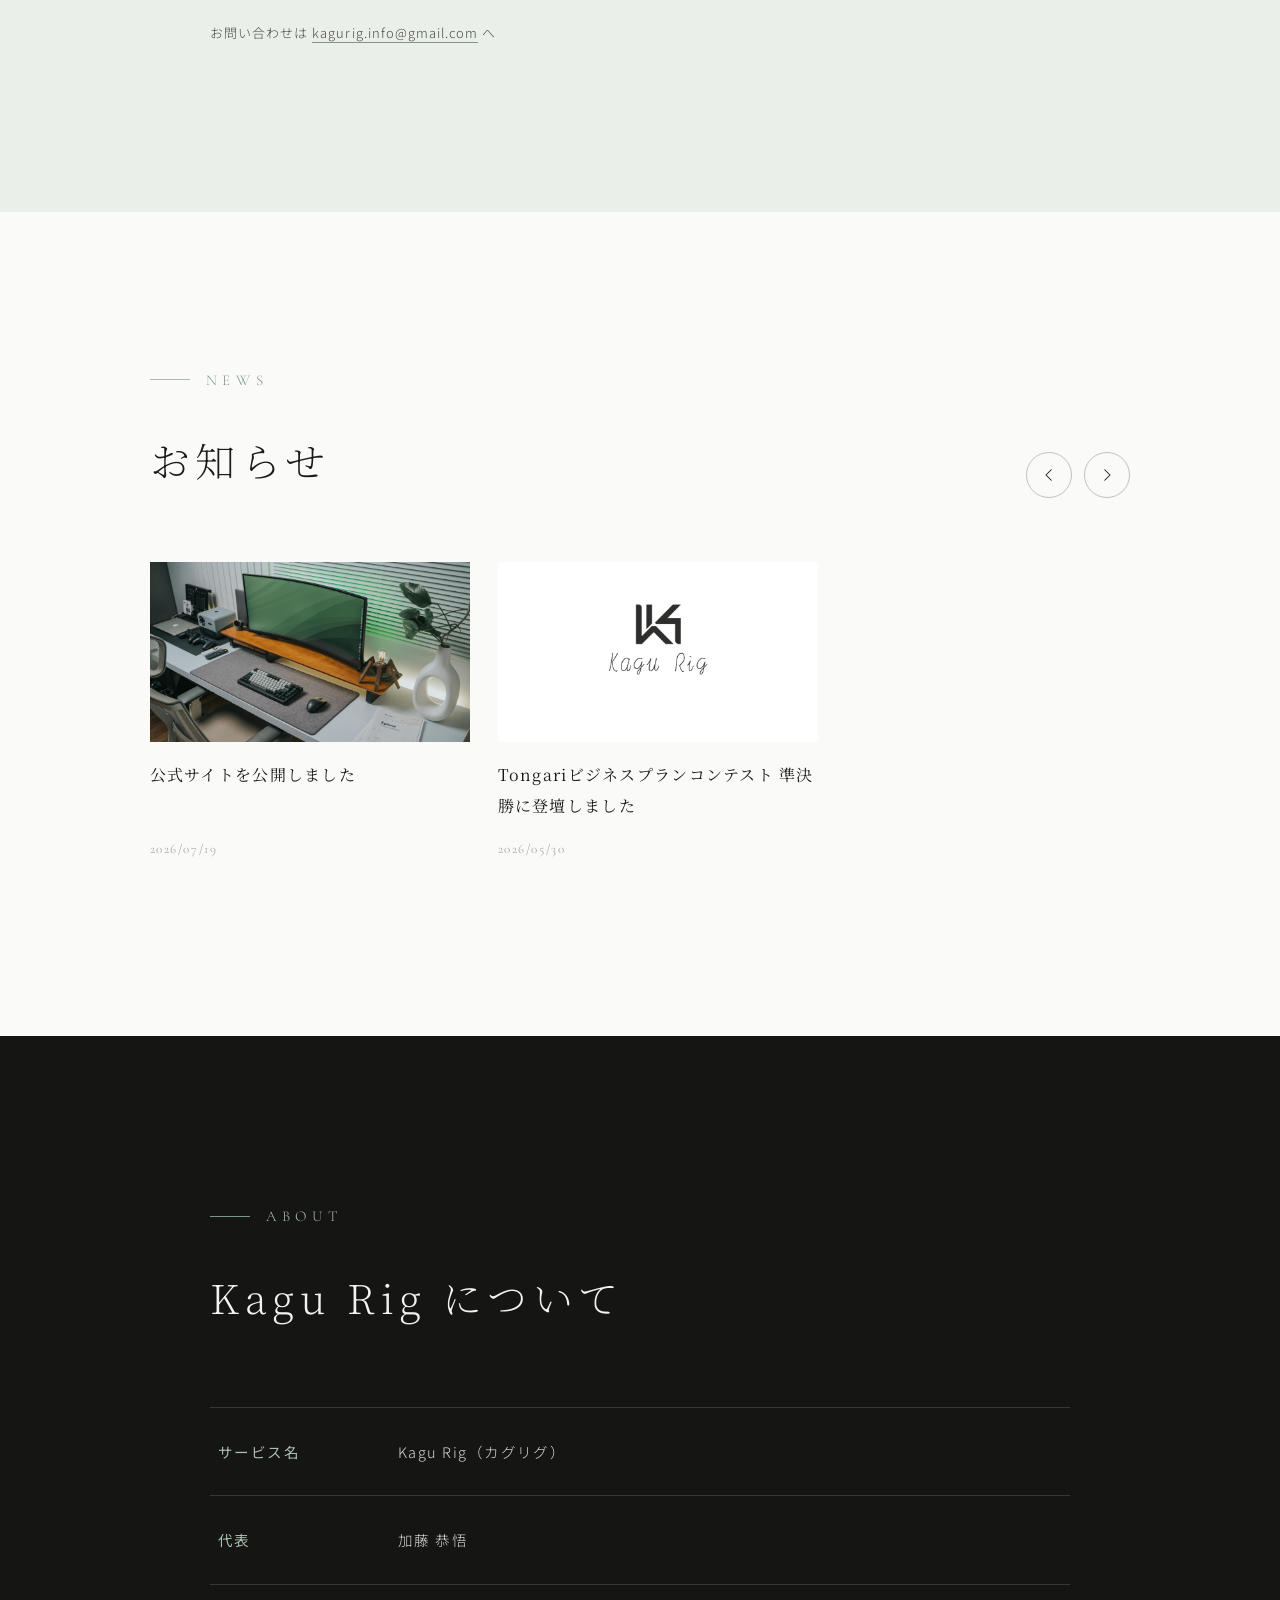
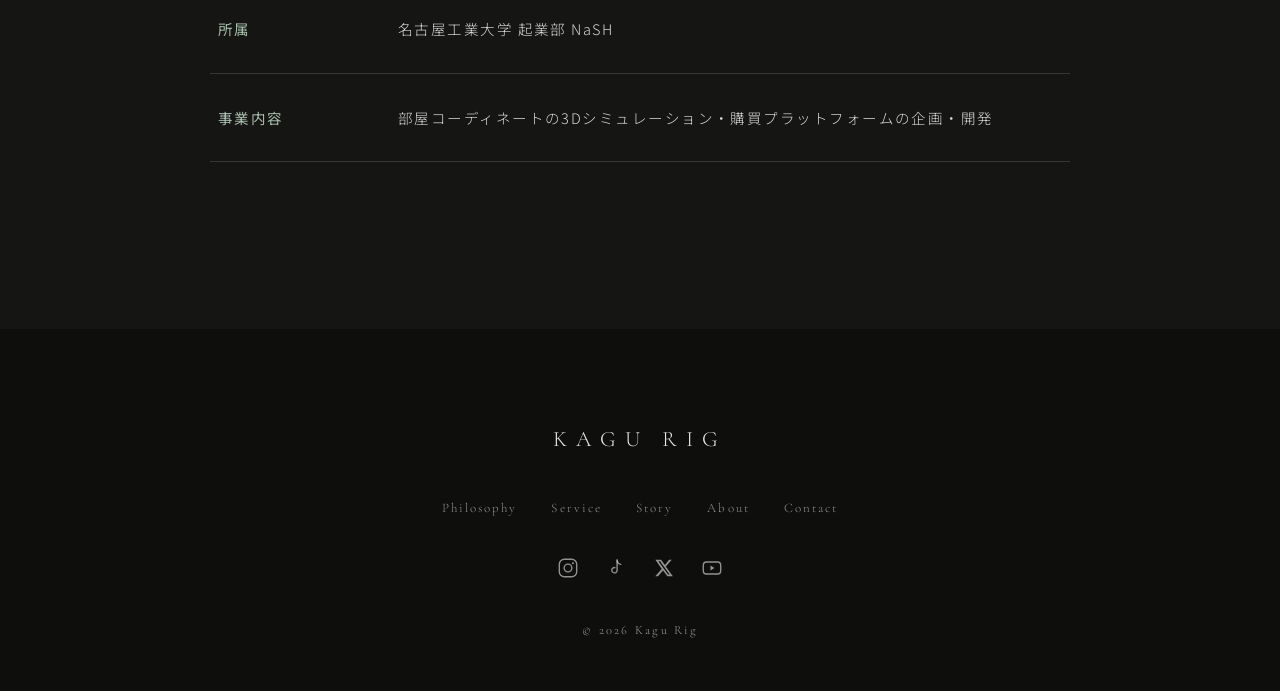
==== commit 6e10a1fd: "Update registration form link in index.html" ====
--- a/index.html
+++ b/index.html
@@ -269,7 +269,7 @@
           フォームの最初の質問で、関わり方を選んでいただけます。
         </p>
         <a class="contact__btn"
-           href="https://docs.google.com/forms/d/e/1FAIpQLSc9IWkVr02hJZkCvQF6LxWnohVQcDZWCTeE8ayDmt9zQqDSzg/viewform"
+           href="https://docs.google.com/forms/d/e/1FAIpQLSdTYYgKwnaf8IMPzz0TIzr-0LIs-8Vm-fkwkelOujHpKxHkhw/viewform"
            target="_blank" rel="noopener">登録フォームへ</a>
 
         <p class="contact__email">
--- a/css/style.css
+++ b/css/style.css
@@ -105,9 +105,7 @@
   display: block;
 }
 
-/* Contactアイコン：デスクトップはナビに「Contact」があるので隠す（モバイルのみ表示） */
-/* Contactアイコン：ナビの「Contact」と重複するが、アイコンの方が直感的に
-   伝わるため意図的に併置する。SNSとは別枠なので区切り線で分ける。 */
+/* Contactアイコン：ナビの「Contact」と意図的に併置（アイコンの方が直感的なため） */
 .header__contact-icon {
   padding-left: 15px;
   border-left: 1px solid currentColor;
@@ -168,9 +166,7 @@
   opacity: 0;
   transition: opacity 1.4s ease-in-out;
   will-change: opacity, transform;
-  /* ズームは表示/非表示に関わらず常時ゆっくり継続させる。
-     opacity切り替え(is-active)と連動させると、非表示化した瞬間に
-     transformだけ即座にリセットされ「カクつく」ため、あえて分離している。 */
+  /* ズームはopacity(is-active)と分離して常時継続——連動させると切替時にカクつく */
   animation: kenburns 20s ease-in-out infinite alternate;
 }
 .hero__slide.is-active { opacity: 1; }
@@ -205,9 +201,7 @@
 body.is-ready .hero__catch-line { opacity: 1; transform: none; }
 body.is-ready .hero__catch-line:nth-child(2) { transition-delay: .35s; }
 
-/* スクロールで理念セクションが下から重なってくる向きに合わせる：
-   一度でもスクロールしたら、以降は下の行(2行目)を先に・上の行(1行目)を後に
-   フェード/表示させる（初回ロード時の上→下カスケードとは向きを逆転） */
+/* スクロール後は下の行を先にフェード（下から重なる理念セクションと向きを合わせる） */
 body.was-scrolled .hero__catch-line:nth-child(1) { transition-delay: .3s; }
 body.was-scrolled .hero__catch-line:nth-child(2) { transition-delay: 0s; }
 
@@ -639,9 +633,7 @@
 
 /* ---------- Contact ---------- */
 
-/* Contactへのアンカー着地位置。負の値でセクション頭より少し深く（約1.2cm）
-   スクロールさせ、上部の余白が広く見えるのを防ぐ。
-   ナビの「Contact」・ヘッダーの封筒アイコン双方に効く。 */
+/* アンカー着地をセクション頭より少し深くする（上余白が広く見えるのを防ぐ） */
 #contact { scroll-margin-top: -46px; }
 
 .contact {
@@ -774,6 +766,8 @@
   line-height: 1.9;
   margin-bottom: 10px;
   transition: color .4s;
+  /* タイトルが1行でも2行分の高さを確保し、日付の縦位置をカード間で揃える */
+  min-height: 3.8em; /* 1.9(line-height) × 2行 */
 }
 .news__card:hover .news__title { color: var(--sage-deep); }
 
@@ -811,6 +805,8 @@
   font-size: clamp(30px, 4vw, 50px);
   letter-spacing: .18em;
   line-height: 1.8;
+  /* 単語の途中で折れないように。折り返し位置は <wbr>/<br> で明示する */
+  word-break: keep-all;
 }
 
 .story {
@@ -1000,13 +996,11 @@
   .header { padding: 20px 22px; }
   .header.is-solid { padding: 14px 22px; }
   .header__brand { font-size: 17px; }
-  /* モバイルはナビ項目を畳み、SNSリンクを優先表示。
-     ページ内移動はスクロール、Story等の導線は本文バンド／フッターで代替。 */
+  /* モバイルはナビを畳みSNSリンク優先（Story等の導線は本文バンド/フッターで代替） */
   .header__nav { display: none; }
   .header__left { width: 100%; }
   .header__social { margin-left: auto; gap: 18px; }
   .header__social svg { width: 19px; height: 19px; }
-  /* Contactアイコンをモバイルで表示。SNSとは別枠なので区切り線で分ける */
   .header__contact-icon { padding-left: 18px; }
 
   .hero__catch {
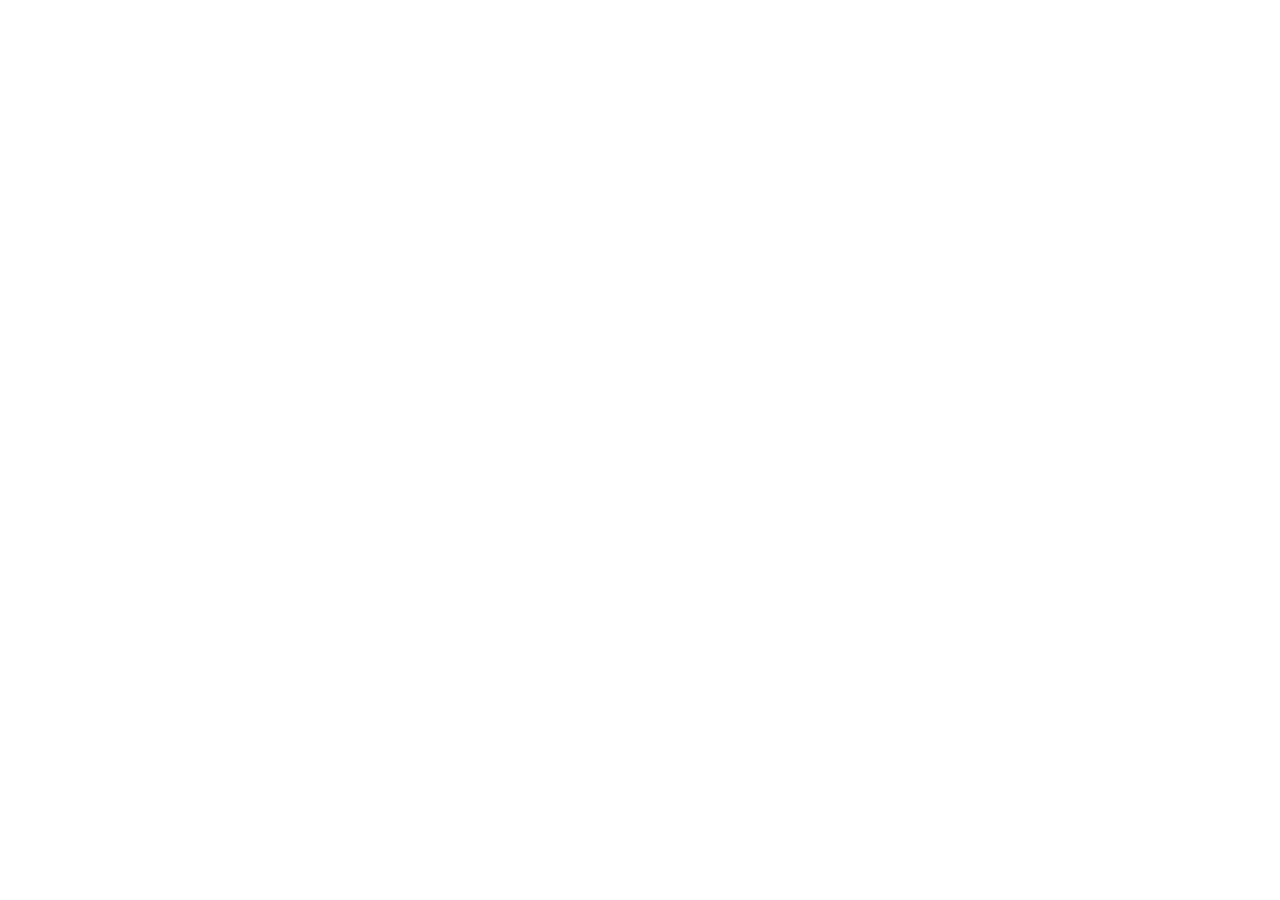
==== commit 69a0816f: "サイトを kagurig/kagurig.github.io へ移転し、旧URLを転送ページに置き換え Co-Authored-By: Claude Opus 5.5 <noreply@anthrop" ====
--- a/index.html
+++ b/index.html
@@ -1,361 +1,14 @@
-<!DOCTYPE html>
+<!doctype html>
 <html lang="ja">
 <head>
-  <meta charset="UTF-8">
-  <meta name="viewport" content="width=device-width, initial-scale=1.0">
-  <title>Kagu Rig — 憧れを、あなたの部屋に</title>
-  <meta name="description" content="Kagu Rig（カグリグ）— SNSで見つけた憧れの部屋を、あなたの部屋で再現する。部屋コーディネートシミュレーション・購買プラットフォーム。">
-  <link rel="preconnect" href="https://fonts.googleapis.com">
-  <link rel="preconnect" href="https://fonts.gstatic.com" crossorigin>
-  <link href="https://fonts.googleapis.com/css2?family=Cormorant+Garamond:ital,wght@0,300;0,400;1,300&family=Noto+Sans+JP:wght@300;400;500&family=Noto+Serif+JP:wght@200;300;400&display=swap" rel="stylesheet">
-  <link rel="stylesheet" href="css/style.css">
+<meta charset="utf-8">
+<title>Kagu Rig — 移転しました</title>
+<meta name="robots" content="noindex">
+<link rel="canonical" href="https://kagurig.github.io/">
+<meta http-equiv="refresh" content="0; url=https://kagurig.github.io/">
+<script>location.replace("https://kagurig.github.io/" + location.search + location.hash);</script>
 </head>
 <body>
-
-  <!-- イントロ：ロゴがフェードイン＋ズームアップ -->
-  <div class="intro" id="intro" aria-hidden="true">
-    <img class="intro__logo" src="assets/img/logo.png" alt="Kagu Rig">
-  </div>
-
-  <!-- ヘッダー -->
-  <header class="header" id="header">
-    <div class="header__left">
-      <a class="header__brand" href="#top">KAGU RIG</a>
-      <div class="header__social" aria-label="SNS">
-        <a href="https://www.instagram.com/kagurig_official" target="_blank" rel="noopener" aria-label="Instagram">
-          <svg viewBox="0 0 24 24" fill="none" aria-hidden="true">
-            <rect x="2.5" y="2.5" width="19" height="19" rx="5.5" stroke="currentColor" stroke-width="1.6"/>
-            <circle cx="12" cy="12" r="4.2" stroke="currentColor" stroke-width="1.6"/>
-            <circle cx="17.3" cy="6.7" r="1.1" fill="currentColor"/>
-          </svg>
-        </a>
-        <a href="https://www.tiktok.com/@kagurig_official" target="_blank" rel="noopener" aria-label="TikTok">
-          <svg viewBox="0 0 24 24" fill="none" aria-hidden="true">
-            <path d="M13.2 3v11.4a2.9 2.9 0 1 1-2.4-2.85" stroke="currentColor" stroke-width="1.6" stroke-linecap="round" stroke-linejoin="round"/>
-            <path d="M13.2 4.2c.5 2 2 3.5 4 3.8" stroke="currentColor" stroke-width="1.6" stroke-linecap="round" stroke-linejoin="round"/>
-          </svg>
-        </a>
-        <a href="https://x.com/kagurig_jp" target="_blank" rel="noopener" aria-label="X">
-          <svg viewBox="0 0 24 24" aria-hidden="true">
-            <path d="M17.5 3h3l-6.55 7.48L21.7 21h-6.03l-4.72-6.17L5.5 21H2.5l7.01-8L2.6 3h6.18l4.27 5.64L17.5 3zm-1.06 16.2h1.67L7.64 4.71H5.85l10.59 14.49z" fill="currentColor"/>
-          </svg>
-        </a>
-        <a href="https://www.youtube.com/channel/UCN_e0AIAWTn8LvCr0C4FG2Q" target="_blank" rel="noopener" aria-label="YouTube">
-          <svg viewBox="0 0 24 24" fill="none" aria-hidden="true">
-            <rect x="2.5" y="5.5" width="19" height="13" rx="3.5" stroke="currentColor" stroke-width="1.6"/>
-            <path d="M10.3 9.2l4.4 2.8-4.4 2.8V9.2z" fill="currentColor"/>
-          </svg>
-        </a>
-        <a class="header__contact-icon" href="#contact" aria-label="お問い合わせ">
-          <svg viewBox="0 0 24 24" fill="none" aria-hidden="true">
-            <rect x="2.5" y="4.5" width="19" height="15" rx="2.5" stroke="currentColor" stroke-width="1.6"/>
-            <path d="M3.5 7l8.5 6 8.5-6" stroke="currentColor" stroke-width="1.6" stroke-linecap="round" stroke-linejoin="round"/>
-          </svg>
-        </a>
-      </div>
-    </div>
-    <nav class="header__nav" aria-label="メインナビゲーション">
-      <a href="#philosophy">Philosophy</a>
-      <a href="#service">Service</a>
-      <a href="story.html">Story</a>
-      <a href="#about">About</a>
-      <a href="#contact">Contact</a>
-    </nav>
-  </header>
-
-  <!-- ファーストビュー：全画面フォトスライドショー（fixed） -->
-  <div class="hero" id="top" role="img" aria-label="こだわりの部屋の写真">
-    <div class="hero__slides" id="slides">
-      <div class="hero__slide is-active" style="background-image:url(assets/img/hero-1.jpg)"></div>
-      <div class="hero__slide" style="background-image:url(assets/img/hero-2.jpg)"></div>
-      <div class="hero__slide" style="background-image:url(assets/img/hero-3.jpg)"></div>
-      <div class="hero__slide" style="background-image:url(assets/img/hero-4.jpg)"></div>
-      <div class="hero__slide" style="background-image:url(assets/img/hero-5.jpg)"></div>
-      <div class="hero__slide" style="background-image:url(assets/img/hero-6.jpg)"></div>
-      <div class="hero__slide" style="background-image:url(assets/img/hero-7.jpg)"></div>
-    </div>
-    <div class="hero__scrim"></div>
-
-    <h1 class="hero__catch">
-      <span class="hero__catch-line">憧れを、</span>
-      <span class="hero__catch-line">あなたの部屋に。</span>
-    </h1>
-
-    <div class="hero__counter">
-      <span id="slideCurrent">01</span>
-      <span class="hero__counter-bar"><i id="slideBar"></i></span>
-      <span id="slideTotal">07</span>
-    </div>
-
-    <a class="hero__scroll" href="#philosophy">
-      <span>Scroll</span><i></i>
-    </a>
-  </div>
-
-  <!-- ヒーロー分のスクロール余白 -->
-  <div class="hero-spacer" aria-hidden="true"></div>
-
-  <main class="content">
-
-    <!-- 事業理念：写真の上に薄暗いレイヤーで重なる -->
-    <section class="philosophy" id="philosophy">
-      <div class="philosophy__inner reveal">
-        <p class="label label--light">Philosophy</p>
-        <h2 class="philosophy__title">すべての人が、<br class="sp">憧れを現実に。</h2>
-        <p class="philosophy__text">
-          SNSを眺めていて、ふと手が止まる瞬間があります。<br>
-          「この部屋、おしゃれだな」「こんな空間に住んでみたい」——<br>
-          誰もが一度は抱く、そんな小さな憧れ。<br><br>
-          Kagu Rig は、その憧れを<br class="sp">
-          一歩ずつ現実に近づけるためのサービスです。
-        </p>
-      </div>
-    </section>
-
-    <!-- サービス：白背景が写真を覆い隠しながら現れる -->
-    <section class="service" id="service">
-      <div class="service__inner">
-        <div class="service__head reveal">
-          <p class="label">Service</p>
-          <h2 class="section-title">憧れを再現する、<br class="sp">3つのステップ。</h2>
-        </div>
-
-        <div class="step reveal">
-          <div class="step__media">
-            <img src="assets/img/service-1.jpg" alt="部屋の3Dモデルのイメージ" loading="lazy">
-          </div>
-          <div class="step__body">
-            <p class="step__num">01</p>
-            <h3 class="step__title">部屋をスキャンして、<br>3Dモデルをつくる</h3>
-            <p class="step__text">
-              スマートフォンで部屋を撮影するだけ。<br>
-              あなたの部屋がそのまま、3Dモデルになります。
-            </p>
-          </div>
-        </div>
-
-        <div class="step step--reverse reveal">
-          <div class="step__media">
-            <img src="assets/img/service-2.jpg" alt="SNSの憧れの部屋のイメージ" loading="lazy">
-          </div>
-          <div class="step__body">
-            <p class="step__num">02</p>
-            <h3 class="step__title">SNSで見つけた憧れを、<br>インポートする</h3>
-            <p class="step__text">
-              気になった写真や動画を取り込み、<br>
-              予算と好みを入力するだけ。準備はそれだけです。
-            </p>
-          </div>
-        </div>
-
-        <div class="step reveal">
-          <div class="step__media">
-            <img src="assets/img/service-3.jpg" alt="コーディネートを再現したデスク環境" loading="lazy">
-          </div>
-          <div class="step__body">
-            <p class="step__num">03</p>
-            <h3 class="step__title">あなたの部屋で、<br>憧れを再現する</h3>
-            <p class="step__text">
-              部屋の間取りに合わせて、憧れのコーディネートを再現。<br>
-              憧れに近づく商品を選んで、そのまま購入できます。
-            </p>
-          </div>
-        </div>
-      </div>
-    </section>
-
-    <!-- 差別化：小物までモデル化 -->
-    <section class="feature" id="feature">
-      <div class="feature__inner">
-        <div class="feature__media reveal">
-          <img src="assets/img/feature-1.jpg" alt="デスクの上の小物（テラリウム）" loading="lazy">
-        </div>
-        <div class="feature__body reveal">
-          <p class="label">Feature</p>
-          <h2 class="section-title">卓上の小物まで、<br>3Dに。</h2>
-          <p class="feature__text">
-            これまでの部屋スキャンがモデル化できるのは、壁・床・大型の家具まで。<br><br>
-            Kagu Rig が目指すのは、その先です。モニターアームやキーボード、
-            ぬいぐるみやアクリルスタンドまで——デスクの上の小物までを3Dモデル化し、
-            自分の部屋の中で自由に配置を試せるようにします。<br><br>
-            現実の自分の部屋と、自分の持ち物で。<br>
-            "理想の部屋づくり"そのものを楽しめる体験をつくっています。
-          </p>
-        </div>
-      </div>
-    </section>
-
-    <!-- 思想：ぜんぶは勧めない -->
-    <section class="approach">
-      <div class="approach__inner reveal">
-        <h2 class="approach__title">ぜんぶは、勧めません。</h2>
-        <p class="approach__text">
-          予算の中で、満足度の高い組み合わせだけを。<br>
-          買わなかったものは「まだ完成していない理想」として残り、<br class="pc">
-          あなたの部屋づくりは、少しずつ続いていきます。
-        </p>
-      </div>
-    </section>
-
-    <!-- こんな人へ -->
-    <section class="targets">
-      <div class="targets__inner">
-        <div class="targets__head reveal">
-          <p class="label">For You</p>
-          <h2 class="section-title">こんな人のための<br class="sp">サービスです。</h2>
-        </div>
-        <div class="targets__grid">
-          <div class="target reveal">
-            <h3 class="target__title">毎日の作業環境を<br>快適にしたい人</h3>
-            <p class="target__text">在宅ワークのデスクを心地よく整えたい人も、モニターアームやライティングまでとことんこだわりたい人も。日々を過ごす場所だから、妥協したくない。</p>
-          </div>
-          <div class="target reveal">
-            <h3 class="target__title">推しと暮らす部屋を<br>作りたい人</h3>
-            <p class="target__text">ぬいぐるみ、アクリルスタンド、フィギュア。大切なものの「見せ方」まで含めて部屋を作りたい。</p>
-          </div>
-          <div class="target reveal">
-            <h3 class="target__title">これから部屋づくりを<br>始める人</h3>
-            <p class="target__text">何から買えばいいか分からなくても大丈夫。憧れの一枚の写真から、部屋づくりを始められます。</p>
-          </div>
-        </div>
-      </div>
-    </section>
-
-    <!-- Storyへの導線 -->
-    <section class="story-link">
-      <a class="story-link__inner reveal" href="story.html">
-        <div>
-          <p class="label">Story</p>
-          <h2 class="story-link__title">この事業が生まれた、<br class="sp">憧れの原点。</h2>
-          <p class="story-link__text">高校1年の夏、初めての自作PCから始まった物語。</p>
-        </div>
-        <span class="story-link__arrow"><span>Click to View Story</span><i></i></span>
-      </a>
-    </section>
-
-    <!-- FAQ -->
-    <section class="faq">
-      <div class="faq__inner">
-        <div class="faq__head reveal">
-          <p class="label">FAQ</p>
-          <h2 class="section-title">よくある質問</h2>
-        </div>
-        <dl class="faq__list">
-          <div class="faq__item reveal">
-            <dt>3Dスキャンができる端末を持っていなくても使えますか？</dt>
-            <dd>使えます。部屋の写真からの解析・提案でフォローする設計です。3Dスキャンに対応した端末（LiDAR搭載のiPhoneなど）があれば、より精密な再現ができます。</dd>
-          </div>
-          <div class="faq__item reveal">
-            <dt>どんな商品を提案してくれますか？</dt>
-            <dd>特定のブランドやショップに縛られず、複数の店舗を横断して、予算と好みに合う商品を提案します。</dd>
-          </div>
-          <div class="faq__item reveal">
-            <dt>いつから使えますか？</dt>
-            <dd>現在開発中です。ヒアリングにご協力いただける方、リリース情報を受け取りたい方は、下のフォームからご連絡ください。</dd>
-          </div>
-        </dl>
-      </div>
-    </section>
-
-    <!-- Contact -->
-    <section class="contact" id="contact">
-      <div class="contact__inner reveal">
-        <p class="label">Contact</p>
-        <h2 class="section-title">ヒアリングに<br class="sp">ご協力ください。</h2>
-        <p class="contact__text">
-          Kagu Rig は現在、サービス開発中です。<br>
-          リリース情報を受け取りたい方、2〜3分のアンケートに答えてもいいという方、<br class="pc">
-          実際に試して感想を聞かせてくださる方、そして企業のご担当者さま。<br>
-          フォームの最初の質問で、関わり方を選んでいただけます。
-        </p>
-        <a class="contact__btn"
-           href="https://docs.google.com/forms/d/e/1FAIpQLSdTYYgKwnaf8IMPzz0TIzr-0LIs-8Vm-fkwkelOujHpKxHkhw/viewform"
-           target="_blank" rel="noopener">登録フォームへ</a>
-
-        <p class="contact__email">
-          お問い合わせは <a href="mailto:kagurig.info@gmail.com">kagurig.info@gmail.com</a> へ
-        </p>
-      </div>
-    </section>
-
-    <!-- News：記事データは js/news-data.js で管理 -->
-    <section class="news" id="news">
-      <div class="news__inner">
-        <div class="news__head reveal">
-          <div>
-            <p class="label">News</p>
-            <h2 class="section-title">お知らせ</h2>
-          </div>
-          <div class="news__arrows" aria-hidden="false">
-            <button class="news__arrow" id="newsPrev" aria-label="前へ">
-              <svg viewBox="0 0 24 24" fill="none"><path d="M15 5l-7 7 7 7" stroke="currentColor" stroke-width="1.4" stroke-linecap="round" stroke-linejoin="round"/></svg>
-            </button>
-            <button class="news__arrow" id="newsNext" aria-label="次へ">
-              <svg viewBox="0 0 24 24" fill="none"><path d="M9 5l7 7-7 7" stroke="currentColor" stroke-width="1.4" stroke-linecap="round" stroke-linejoin="round"/></svg>
-            </button>
-          </div>
-        </div>
-        <ul class="news__list reveal" id="newsList"></ul>
-      </div>
-    </section>
-
-    <!-- 会社概要 -->
-    <section class="about" id="about">
-      <div class="about__inner reveal">
-        <p class="label label--sage">About</p>
-        <h2 class="section-title section-title--light">Kagu Rig について</h2>
-        <dl class="about__table">
-          <div><dt>サービス名</dt><dd>Kagu Rig（カグリグ）</dd></div>
-          <div><dt>代表</dt><dd>加藤 恭悟</dd></div>
-          <div><dt>所属</dt><dd>名古屋工業大学 起業部 NaSH</dd></div>
-          <div><dt>事業内容</dt><dd>部屋コーディネートの3Dシミュレーション・<br class="sp">購買プラットフォームの企画・開発</dd></div>
-        </dl>
-      </div>
-    </section>
-
-    <footer class="footer">
-      <p class="footer__brand">KAGU RIG</p>
-      <nav class="footer__nav" aria-label="フッターナビゲーション">
-        <a href="#philosophy">Philosophy</a>
-        <a href="#service">Service</a>
-        <a href="story.html">Story</a>
-        <a href="#about">About</a>
-        <a href="#contact">Contact</a>
-      </nav>
-
-      <div class="footer__social" aria-label="SNS">
-        <a href="https://www.instagram.com/kagurig_official" target="_blank" rel="noopener" aria-label="Instagram">
-          <svg viewBox="0 0 24 24" fill="none" aria-hidden="true">
-            <rect x="2.5" y="2.5" width="19" height="19" rx="5.5" stroke="currentColor" stroke-width="1.5"/>
-            <circle cx="12" cy="12" r="4.2" stroke="currentColor" stroke-width="1.5"/>
-            <circle cx="17.3" cy="6.7" r="1.1" fill="currentColor"/>
-          </svg>
-        </a>
-        <a href="https://www.tiktok.com/@kagurig_official" target="_blank" rel="noopener" aria-label="TikTok">
-          <svg viewBox="0 0 24 24" fill="none" aria-hidden="true">
-            <path d="M13.2 3v11.4a2.9 2.9 0 1 1-2.4-2.85" stroke="currentColor" stroke-width="1.5" stroke-linecap="round" stroke-linejoin="round"/>
-            <path d="M13.2 4.2c.5 2 2 3.5 4 3.8" stroke="currentColor" stroke-width="1.5" stroke-linecap="round" stroke-linejoin="round"/>
-          </svg>
-        </a>
-        <a href="https://x.com/kagurig_jp" target="_blank" rel="noopener" aria-label="X">
-          <svg viewBox="0 0 24 24" aria-hidden="true">
-            <path d="M17.5 3h3l-6.55 7.48L21.7 21h-6.03l-4.72-6.17L5.5 21H2.5l7.01-8L2.6 3h6.18l4.27 5.64L17.5 3zm-1.06 16.2h1.67L7.64 4.71H5.85l10.59 14.49z" fill="currentColor"/>
-          </svg>
-        </a>
-        <a href="https://www.youtube.com/channel/UCN_e0AIAWTn8LvCr0C4FG2Q" target="_blank" rel="noopener" aria-label="YouTube">
-          <svg viewBox="0 0 24 24" fill="none" aria-hidden="true">
-            <rect x="2.5" y="5.5" width="19" height="13" rx="3.5" stroke="currentColor" stroke-width="1.5"/>
-            <path d="M10.3 9.2l4.4 2.8-4.4 2.8V9.2z" fill="currentColor"/>
-          </svg>
-        </a>
-      </div>
-
-      <p class="footer__copy">&copy; 2026 Kagu Rig</p>
-    </footer>
-
-  </main>
-
-  <script src="js/news-data.js"></script>
-  <script src="js/main.js"></script>
+<p>Kagu Rig のサイトは移転しました。<a href="https://kagurig.github.io/">https://kagurig.github.io/</a></p>
 </body>
 </html>
